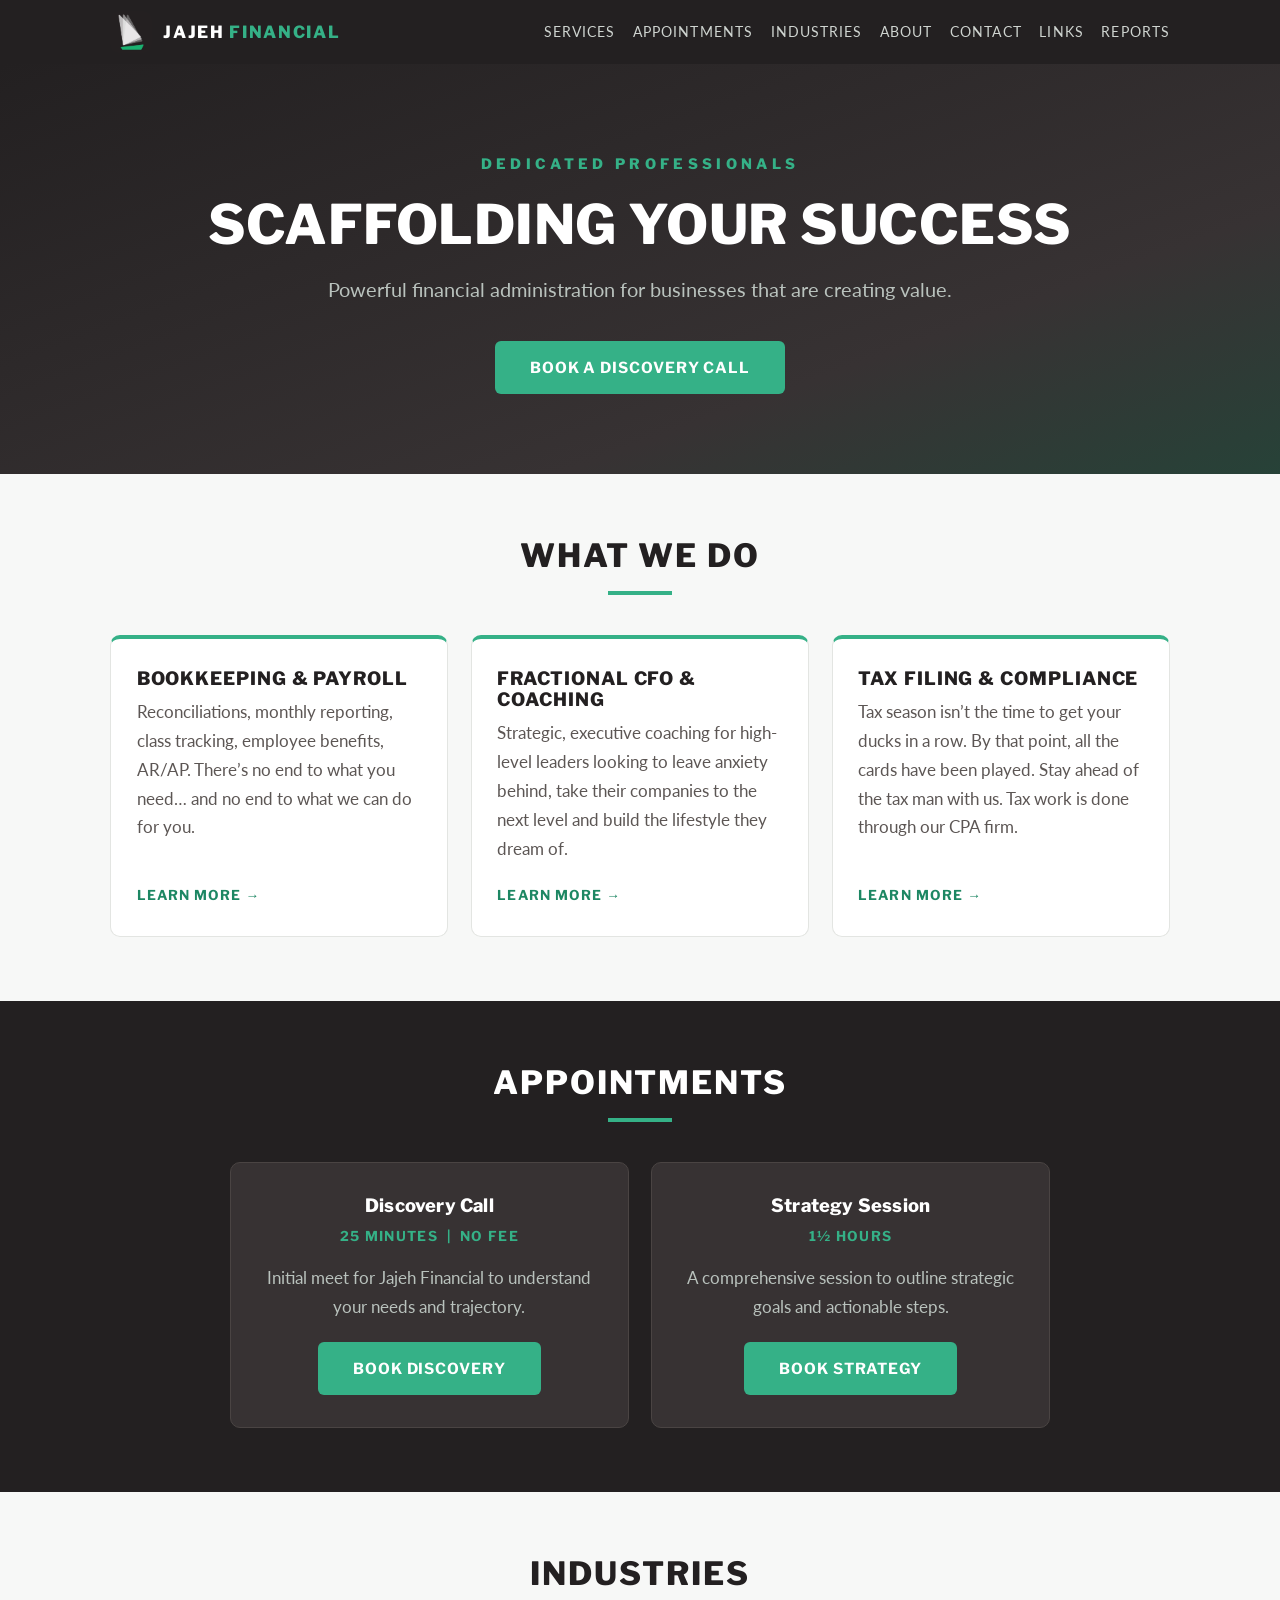
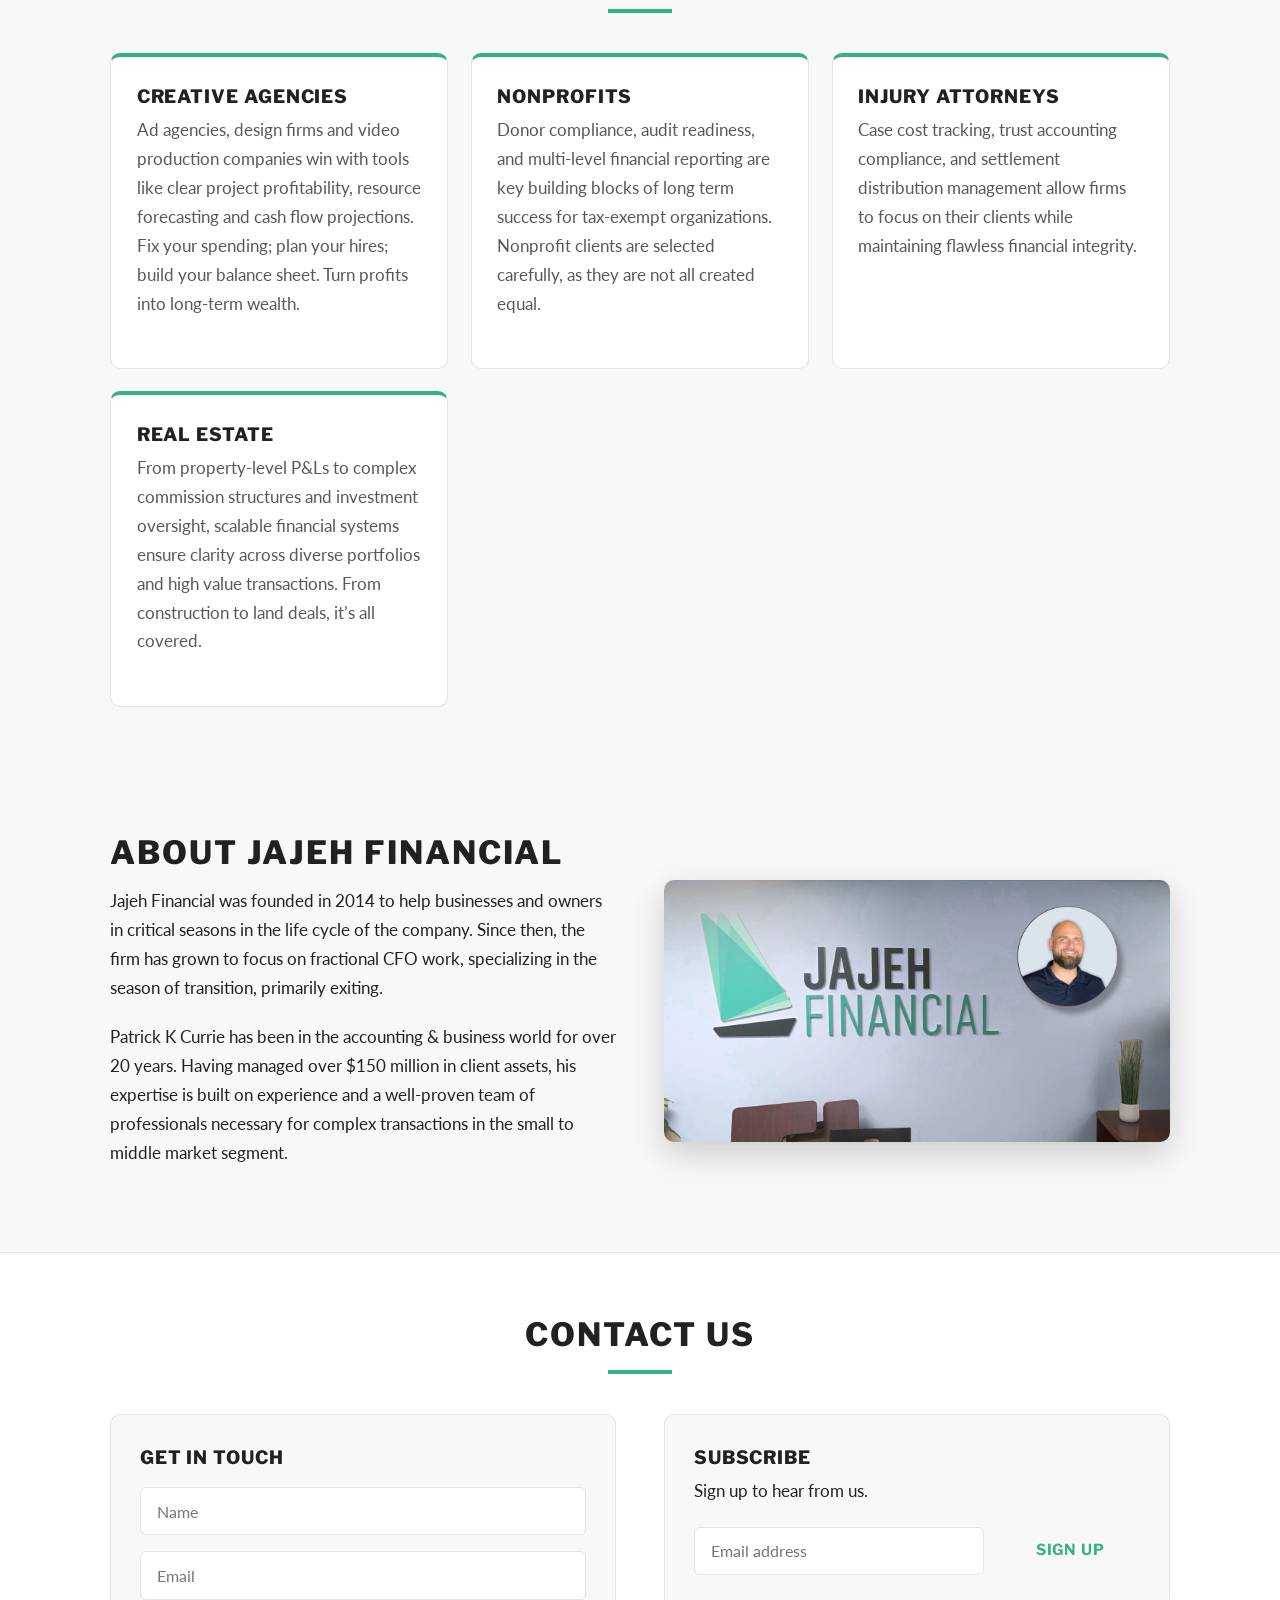
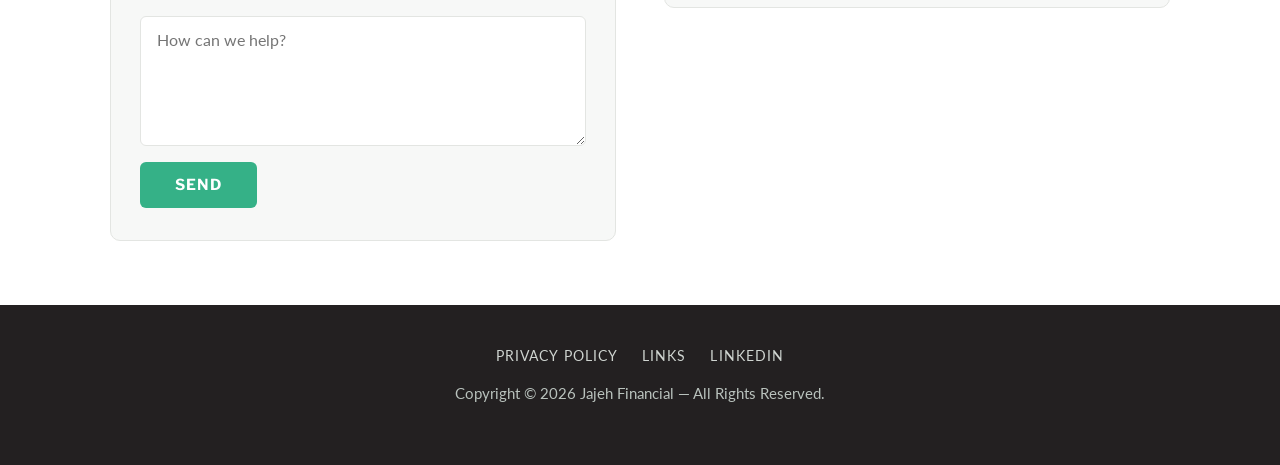
==== index.html @ fe0a33c6 "Hero sub-header: creating value Co-Authored-By: Claude Fable 5 <noreply@anthropic.com>" ====
<!DOCTYPE html>
<html lang="en">
<head>
  <meta charset="utf-8">
  <meta name="viewport" content="width=device-width, initial-scale=1">
  <title>Jajeh Financial</title>
  <meta name="description" content="Comprehensive financial services including bookkeeping, consulting, and fractional CFO support to elevate your business.">
  <link rel="icon" type="image/png" href="/assets/img/favicon.png">
  <link rel="preconnect" href="https://fonts.googleapis.com">
  <link rel="preconnect" href="https://fonts.gstatic.com" crossorigin>
  <link href="https://fonts.googleapis.com/css2?family=Lato:wght@400;700&family=Libre+Franklin:wght@700;800&display=swap" rel="stylesheet">
  <link rel="stylesheet" href="/assets/css/style.css">
</head>
<body>
  <header class="site-header">
    <div class="wrap">
      <a class="brand" href="/">
        <img src="/assets/img/jajeh-financial-mark.jpg" alt="Jajeh Financial sail mark">
        <span>JAJEH <em>FINANCIAL</em></span>
      </a>
      <nav class="site-nav">
        <a href="#services">Services</a>
        <a href="#appointments">Appointments</a>
        <a href="#industries">Industries</a>
        <a href="#about">About</a>
        <a href="#contact">Contact</a>
        <a href="/links">Links</a>
        <a href="https://www.myaltavista.com/">Reports</a>
      </nav>
    </div>
  </header>

  <section class="hero">
    <p class="kicker">Dedicated Professionals</p>
    <h1>Scaffolding Your Success</h1>
    <p class="sub">Powerful financial administration for businesses that are creating value.</p>
    <a class="btn" href="https://calendar.app.google/xNYgmVwws6tfUpzz5">Book a Discovery Call</a>
  </section>

  <section id="services">
    <div class="wrap">
      <div class="section-head">
        <h2>What We Do</h2>
        <hr class="rule">
      </div>
      <div class="card-grid">
        <div class="card">
          <h3>Bookkeeping &amp; Payroll</h3>
          <p>Reconciliations, monthly reporting, class tracking, employee benefits, AR/AP. There&rsquo;s no end to what you need&hellip; and no end to what we can do for you.</p>
          <a class="more" href="#contact">Learn more &rarr;</a>
        </div>
        <div class="card">
          <h3>Fractional CFO &amp; Coaching</h3>
          <p>Strategic, executive coaching for high-level leaders looking to leave anxiety behind, take their companies to the next level and build the lifestyle they dream of.</p>
          <a class="more" href="https://calendar.app.google/xNYgmVwws6tfUpzz5">Learn more &rarr;</a>
        </div>
        <div class="card">
          <h3>Tax Filing &amp; Compliance</h3>
          <p>Tax season isn&rsquo;t the time to get your ducks in a row. By that point, all the cards have been played. Stay ahead of the tax man with us. Tax work is done through our CPA firm.</p>
          <a class="more" href="http://www.unisoncpa.com">Learn more &rarr;</a>
        </div>
      </div>
    </div>
  </section>

  <section class="appointments" id="appointments">
    <div class="wrap">
      <div class="section-head">
        <h2>Appointments</h2>
        <hr class="rule">
      </div>
      <div class="appt-grid">
        <div class="appt">
          <h3>Discovery Call</h3>
          <p class="meta">25 minutes &nbsp;|&nbsp; No Fee</p>
          <p>Initial meet for Jajeh Financial to understand your needs and trajectory.</p>
          <a class="btn" href="https://calendar.app.google/xNYgmVwws6tfUpzz5">Book Discovery</a>
        </div>
        <div class="appt">
          <h3>Strategy Session</h3>
          <p class="meta">1&frac12; hours</p>
          <p>A comprehensive session to outline strategic goals and actionable steps.</p>
          <a class="btn" href="https://calendar.app.google/pupygBZuvnSmjG4v7">Book Strategy</a>
        </div>
      </div>
    </div>
  </section>

  <section id="industries">
    <div class="wrap">
      <div class="section-head">
        <h2>Industries</h2>
        <hr class="rule">
      </div>
      <div class="card-grid">
        <div class="card">
          <h3>Creative Agencies</h3>
          <p>Ad agencies, design firms and video production companies win with tools like clear project profitability, resource forecasting and cash flow projections. Fix your spending; plan your hires; build your balance sheet. Turn profits into long-term wealth.</p>
        </div>
        <div class="card">
          <h3>Nonprofits</h3>
          <p>Donor compliance, audit readiness, and multi-level financial reporting are key building blocks of long term success for tax-exempt organizations. Nonprofit clients are selected carefully, as they are not all created equal.</p>
        </div>
        <div class="card">
          <h3>Injury Attorneys</h3>
          <p>Case cost tracking, trust accounting compliance, and settlement distribution management allow firms to focus on their clients while maintaining flawless financial integrity.</p>
        </div>
        <div class="card">
          <h3>Real Estate</h3>
          <p>From property-level P&amp;Ls to complex commission structures and investment oversight, scalable financial systems ensure clarity across diverse portfolios and high value transactions. From construction to land deals, it&rsquo;s all covered.</p>
        </div>
      </div>
    </div>
  </section>

  <section class="about" id="about">
    <div class="wrap cols">
      <div>
        <h2>About Jajeh Financial</h2>
        <p>Jajeh Financial was founded in 2014 to help businesses and owners in critical seasons in the life cycle of the company. Since then, the firm has grown to focus on fractional CFO work, specializing in the season of transition, primarily exiting.</p>
        <p>Patrick K Currie has been in the accounting &amp; business world for over 20 years. Having managed over $150 million in client assets, his expertise is built on experience and a well-proven team of professionals necessary for complex transactions in the small to middle market segment.</p>
      </div>
      <img src="/assets/img/office-wall-patrick.png" alt="Jajeh Financial office wall with logo, and a portrait of Patrick K Currie">
    </div>
  </section>

  <section class="contact" id="contact">
    <div class="wrap">
      <div class="section-head">
        <h2>Contact Us</h2>
        <hr class="rule">
      </div>
      <div class="cols">
        <div class="panel">
          <h3>Get in touch</h3>
          <form class="nform" id="contact-form" novalidate="">
            <input type="text" name="name" placeholder="Name" required aria-label="Name">
            <input type="email" name="email" placeholder="Email" required aria-label="Email">
            <textarea name="message" placeholder="How can we help?" required aria-label="How can we help?"></textarea>
            <button class="btn" type="submit">Send</button>
          </form>
          <p class="form-ok" id="contact-ok" hidden>Thank you &mdash; we&rsquo;ll get back to you promptly.</p>
        </div>
        <div class="panel">
          <h3>Subscribe</h3>
          <p>Sign up to hear from us.</p>
          <form class="nform inline" id="news-form" novalidate="">
            <input type="email" name="email" placeholder="Email address" required aria-label="Email address">
            <button class="btn ghost" type="submit">Sign Up</button>
          </form>
          <p class="form-ok" id="news-ok" hidden>You&rsquo;re on the list.</p>
        </div>
      </div>
    </div>
  </section>

  <script>
    // Both forms post silently to private Google Forms (see CLAUDE.md).
    function wire(formId, okId, action, build, storeKey) {
      const form = document.getElementById(formId), ok = document.getElementById(okId);
      if (storeKey && localStorage.getItem(storeKey)) { form.hidden = true; ok.hidden = false; return; }
      form.addEventListener('submit', (e) => {
        e.preventDefault();
        if (!form.reportValidity()) return;
        const body = build(form);
        fetch(action, { method: 'POST', mode: 'no-cors', body }).catch(() => {});
        if (storeKey) localStorage.setItem(storeKey, '1');
        form.hidden = true; ok.hidden = false;
      });
    }
    wire('contact-form', 'contact-ok',
      'https://docs.google.com/forms/d/e/1FAIpQLSebG08vBdQqcck3ehs02-Aio5-7Qkt-4LBxPPlFLnPcewbKTA/formResponse',
      (f) => { const b = new FormData();
        b.append('emailAddress', f.email.value.trim());
        b.append('entry.1375934470', f.name.value.trim());
        b.append('entry.126211689', f.message.value.trim());
        return b; }, null);
    wire('news-form', 'news-ok',
      'https://docs.google.com/forms/d/e/1FAIpQLSdoxXHpUQNjtJnkFAvnxzg--265_VbVq8pgbEas1SnQ87HH2A/formResponse',
      (f) => { const b = new FormData();
        b.append('emailAddress', f.email.value.trim());
        return b; }, 'jf-newsletter-done');
  </script>

  <footer class="site-footer">
    <nav class="foot-nav">
      <a href="/privacy-policy">Privacy Policy</a>
      <a href="/links">Links</a>
      <a href="https://www.linkedin.com/company/7801010">LinkedIn</a>
    </nav>
    <p>Copyright &copy; 2026 Jajeh Financial &mdash; All Rights Reserved.</p>
  </footer>
</body>
</html>
---- assets/css/style.css ----
/* Jajeh Financial — design system
   Palette from the sail mark: charcoal + mint teal. Crisp, corporate, calm. */
:root {
  --ink: #232021;
  --ink-soft: #5c5654;
  --bg: #f7f8f7;
  --card: #ffffff;
  --line: #e3e5e2;
  --teal: #35b187;
  --teal-deep: #1d8763;
  --dark: #232021;
  --dark-soft: #373233;
  --sans: "Lato", -apple-system, "Segoe UI", sans-serif;
  --head: "Libre Franklin", "Helvetica Neue", sans-serif;
}

* { box-sizing: border-box; }
html { scroll-behavior: smooth; }
body { margin: 0; font-family: var(--sans); font-size: 1.0625rem; line-height: 1.7; color: var(--ink); background: var(--bg); }
img { max-width: 100%; height: auto; }

h1, h2, h3 { font-family: var(--head); font-weight: 800; line-height: 1.15; margin: 0 0 .5em; letter-spacing: .01em; }
h1 { font-size: clamp(2.1rem, 5.5vw, 3.4rem); text-transform: uppercase; }
h2 { font-size: clamp(1.4rem, 3.2vw, 2rem); text-transform: uppercase; letter-spacing: .06em; }
h3 { font-size: 1.15rem; }
p { margin: 0 0 1.2em; }
a { color: var(--teal-deep); }

.wrap { max-width: 1100px; margin: 0 auto; padding: 0 1.25rem; }

/* Header */
.site-header { background: var(--dark); position: sticky; top: 0; z-index: 20; }
.site-header .wrap { display: flex; align-items: center; justify-content: space-between; padding-top: .7rem; padding-bottom: .7rem; }
.brand { display: flex; align-items: center; gap: .7rem; text-decoration: none; }
.brand img { width: 42px; height: 42px; border-radius: 8px; }
.brand span { font-family: var(--head); font-weight: 800; color: #fff; letter-spacing: .1em; font-size: 1.05rem; }
.brand span em { font-style: normal; color: var(--teal); }
.site-nav { display: flex; flex-wrap: wrap; gap: 1.1rem; }
.site-nav a { text-decoration: none; color: #cfd4d0; font-size: .85rem; letter-spacing: .08em; text-transform: uppercase; }
.site-nav a:hover { color: var(--teal); }
@media (max-width: 720px) { .site-header .wrap { flex-direction: column; gap: .5rem; } }

/* Hero */
.hero { background: linear-gradient(160deg, var(--dark) 0%, var(--dark-soft) 70%, #274238 100%); color: #fff; text-align: center; padding: 5.5rem 1.25rem 5rem; }
.hero .kicker { color: var(--teal); font-family: var(--head); font-weight: 800; letter-spacing: .3em; font-size: .9rem; text-transform: uppercase; margin-bottom: 1rem; }
.hero h1 { color: #fff; margin-bottom: .3em; }
.hero .sub { color: #b9c2bd; font-size: 1.25rem; max-width: 34em; margin: 0 auto 2.2rem; }
.btn { display: inline-block; background: var(--teal); color: #fff; text-decoration: none; padding: .85rem 2.2rem; border-radius: 6px; font-family: var(--head); font-weight: 700; letter-spacing: .06em; text-transform: uppercase; font-size: .95rem; }
.btn:hover { background: var(--teal-deep); }
.btn.ghost { background: transparent; border: 2px solid var(--teal); color: var(--teal); }
.btn.ghost:hover { background: var(--teal); color: #fff; }

/* Sections */
section { padding: 4rem 0; }
.section-head { text-align: center; margin-bottom: 2.5rem; }
.section-head .rule { width: 64px; height: 4px; background: var(--teal); border: 0; margin: 1rem auto 0; }

/* Cards */
.card-grid { display: grid; grid-template-columns: repeat(auto-fit, minmax(260px, 1fr)); gap: 1.4rem; }
.card { background: var(--card); border: 1px solid var(--line); border-top: 4px solid var(--teal); border-radius: 10px; padding: 1.8rem 1.6rem; display: flex; flex-direction: column; }
.card h3 { text-transform: uppercase; letter-spacing: .05em; }
.card p { color: var(--ink-soft); flex: 1; }
.card .more { font-family: var(--head); font-weight: 700; text-transform: uppercase; font-size: .85rem; letter-spacing: .08em; text-decoration: none; }

/* Appointments */
.appointments { background: var(--dark); color: #fff; }
.appointments h2, .appointments h3 { color: #fff; }
.appt-grid { display: grid; grid-template-columns: repeat(auto-fit, minmax(280px, 1fr)); gap: 1.4rem; max-width: 820px; margin: 0 auto; }
.appt { background: var(--dark-soft); border: 1px solid #4a4443; border-radius: 10px; padding: 2rem 1.8rem; text-align: center; }
.appt .meta { color: var(--teal); font-family: var(--head); font-weight: 700; letter-spacing: .1em; text-transform: uppercase; font-size: .85rem; margin-bottom: 1rem; }
.appt p { color: #b9c2bd; }

/* About */
.about .cols { display: grid; grid-template-columns: 1fr 1fr; gap: 3rem; align-items: center; }
.about img { border-radius: 10px; box-shadow: 0 12px 32px rgba(35, 32, 33, .2); }
@media (max-width: 760px) { .about .cols { grid-template-columns: 1fr; } }

/* Contact */
.contact { background: var(--card); border-top: 1px solid var(--line); }
.contact .cols { display: grid; grid-template-columns: 1fr 1fr; gap: 3rem; align-items: start; }
@media (max-width: 760px) { .contact .cols { grid-template-columns: 1fr; } }
.contact .panel { background: var(--bg); border: 1px solid var(--line); border-radius: 10px; padding: 2rem 1.8rem; }
.contact .panel h3 { text-transform: uppercase; letter-spacing: .05em; }
/* Native forms (post silently to Google Forms) */
.nform { display: grid; gap: 1rem; margin-top: 1.2rem; }
.nform input, .nform textarea {
  width: 100%;
  background: #fff;
  border: 1px solid var(--line);
  border-radius: 6px;
  padding: .85rem 1rem;
  font-family: var(--sans);
  font-size: 1rem;
  color: var(--ink);
  outline: none;
  transition: border-color .2s ease;
}
.nform input:focus, .nform textarea:focus { border-color: var(--teal); }
.nform textarea { min-height: 130px; resize: vertical; }
.nform .btn { border: 0; cursor: pointer; justify-self: start; }
.nform.inline { grid-template-columns: 1fr auto; align-items: start; }
@media (max-width: 480px) { .nform.inline { grid-template-columns: 1fr; } }
.form-ok { color: var(--teal-deep); font-weight: 700; margin-top: 1.2rem; }
.form-ok[hidden] { display: none; }

/* Simple page (links, privacy) */
.page-title { text-align: center; padding: 3.5rem 1.25rem 0; }
.page-title .rule { width: 64px; height: 4px; background: var(--teal); border: 0; margin: 1rem auto 0; }
.content { max-width: 780px; margin: 0 auto; padding: 2.5rem 1.25rem 4rem; }
.content h2 { font-size: 1.35rem; margin-top: 2em; }
.content h3 { margin-top: 1.6em; }
.link-list { list-style: none; padding: 0; display: grid; gap: 1rem; }
.link-list a { display: block; background: var(--card); border: 1px solid var(--line); border-left: 4px solid var(--teal); border-radius: 8px; padding: 1.1rem 1.4rem; text-decoration: none; font-family: var(--head); font-weight: 700; letter-spacing: .04em; }
.link-list a:hover { border-left-color: var(--teal-deep); transform: translateX(2px); }
.link-list .desc { display: block; font-family: var(--sans); font-weight: 400; color: var(--ink-soft); font-size: .95rem; }

/* Footer */
.site-footer { background: var(--dark); color: #b9c2bd; text-align: center; padding: 2.5rem 1.25rem; font-size: .95rem; }
.site-footer a { color: #cfd4d0; }
.site-footer .foot-nav { margin-bottom: .8rem; display: flex; gap: 1.5rem; justify-content: center; flex-wrap: wrap; }
.site-footer .foot-nav a { text-decoration: none; text-transform: uppercase; font-size: .85rem; letter-spacing: .08em; }
.site-footer .foot-nav a:hover { color: var(--teal); }
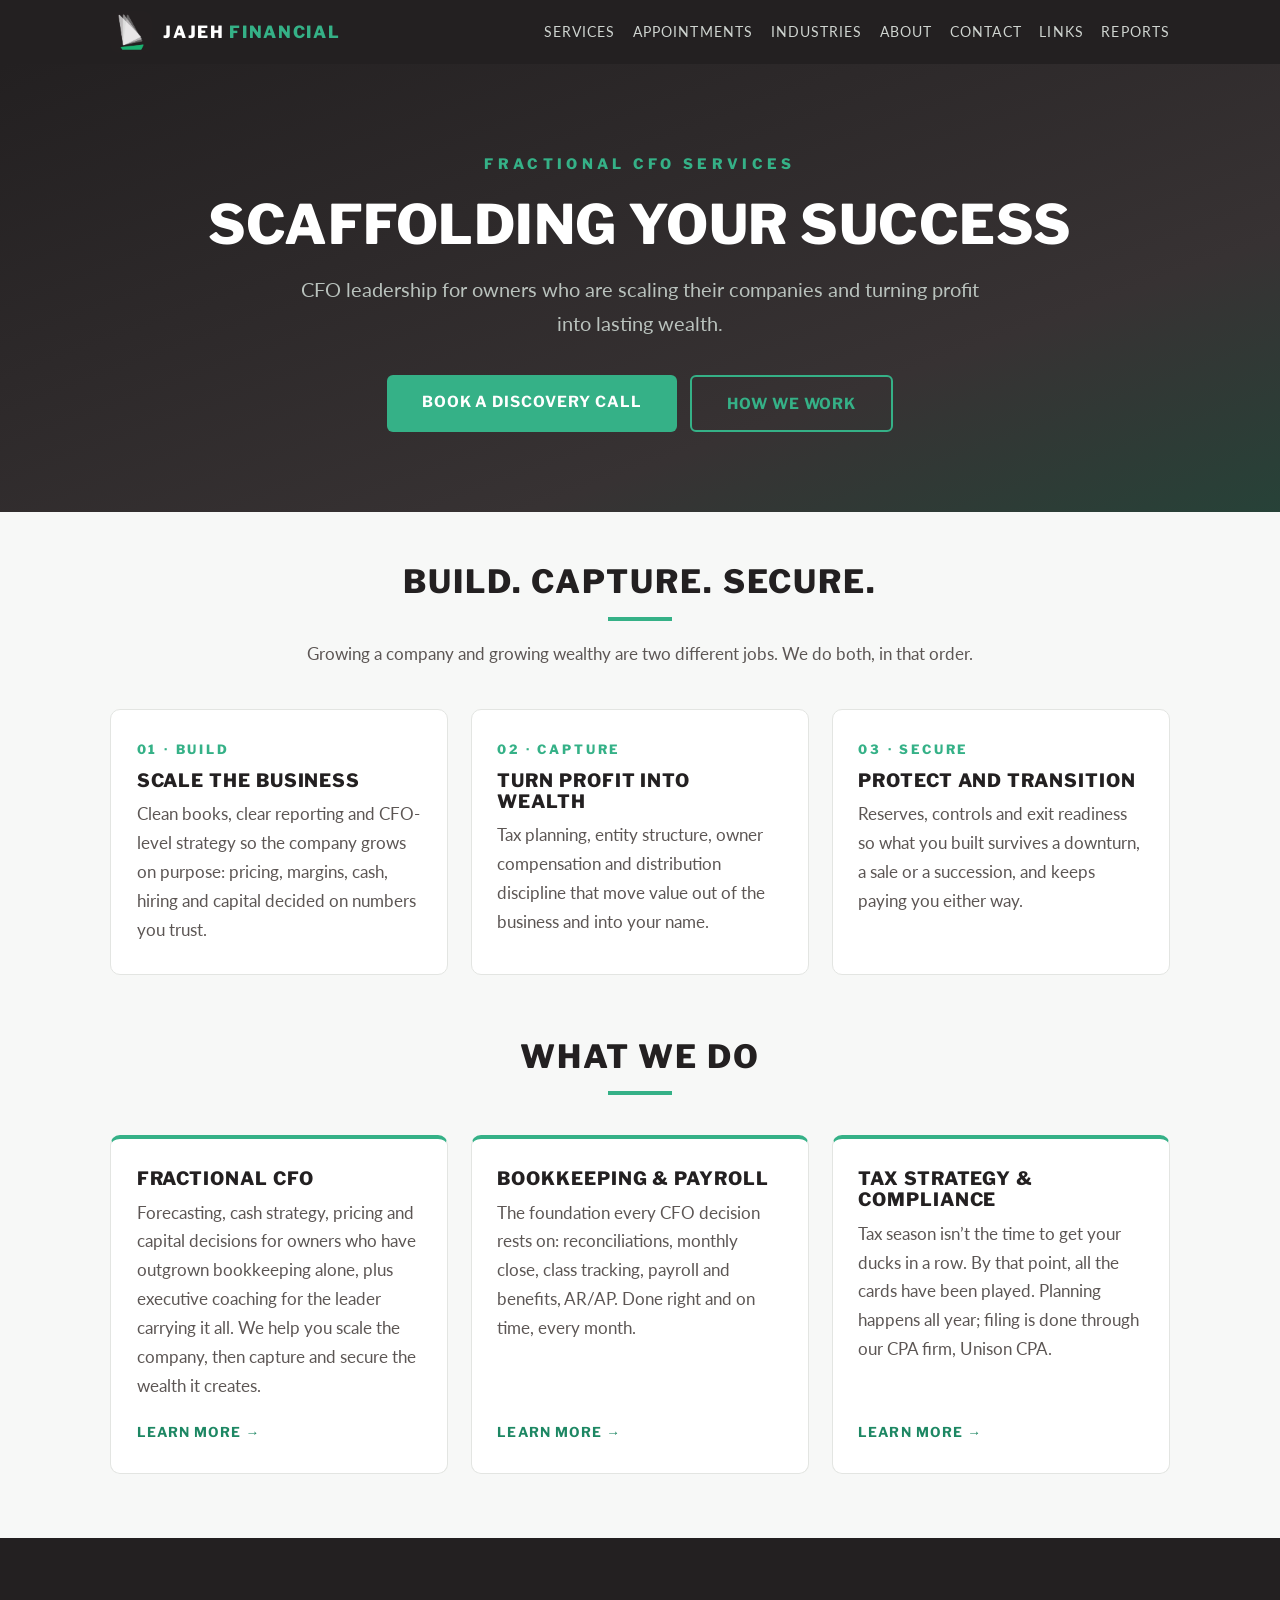
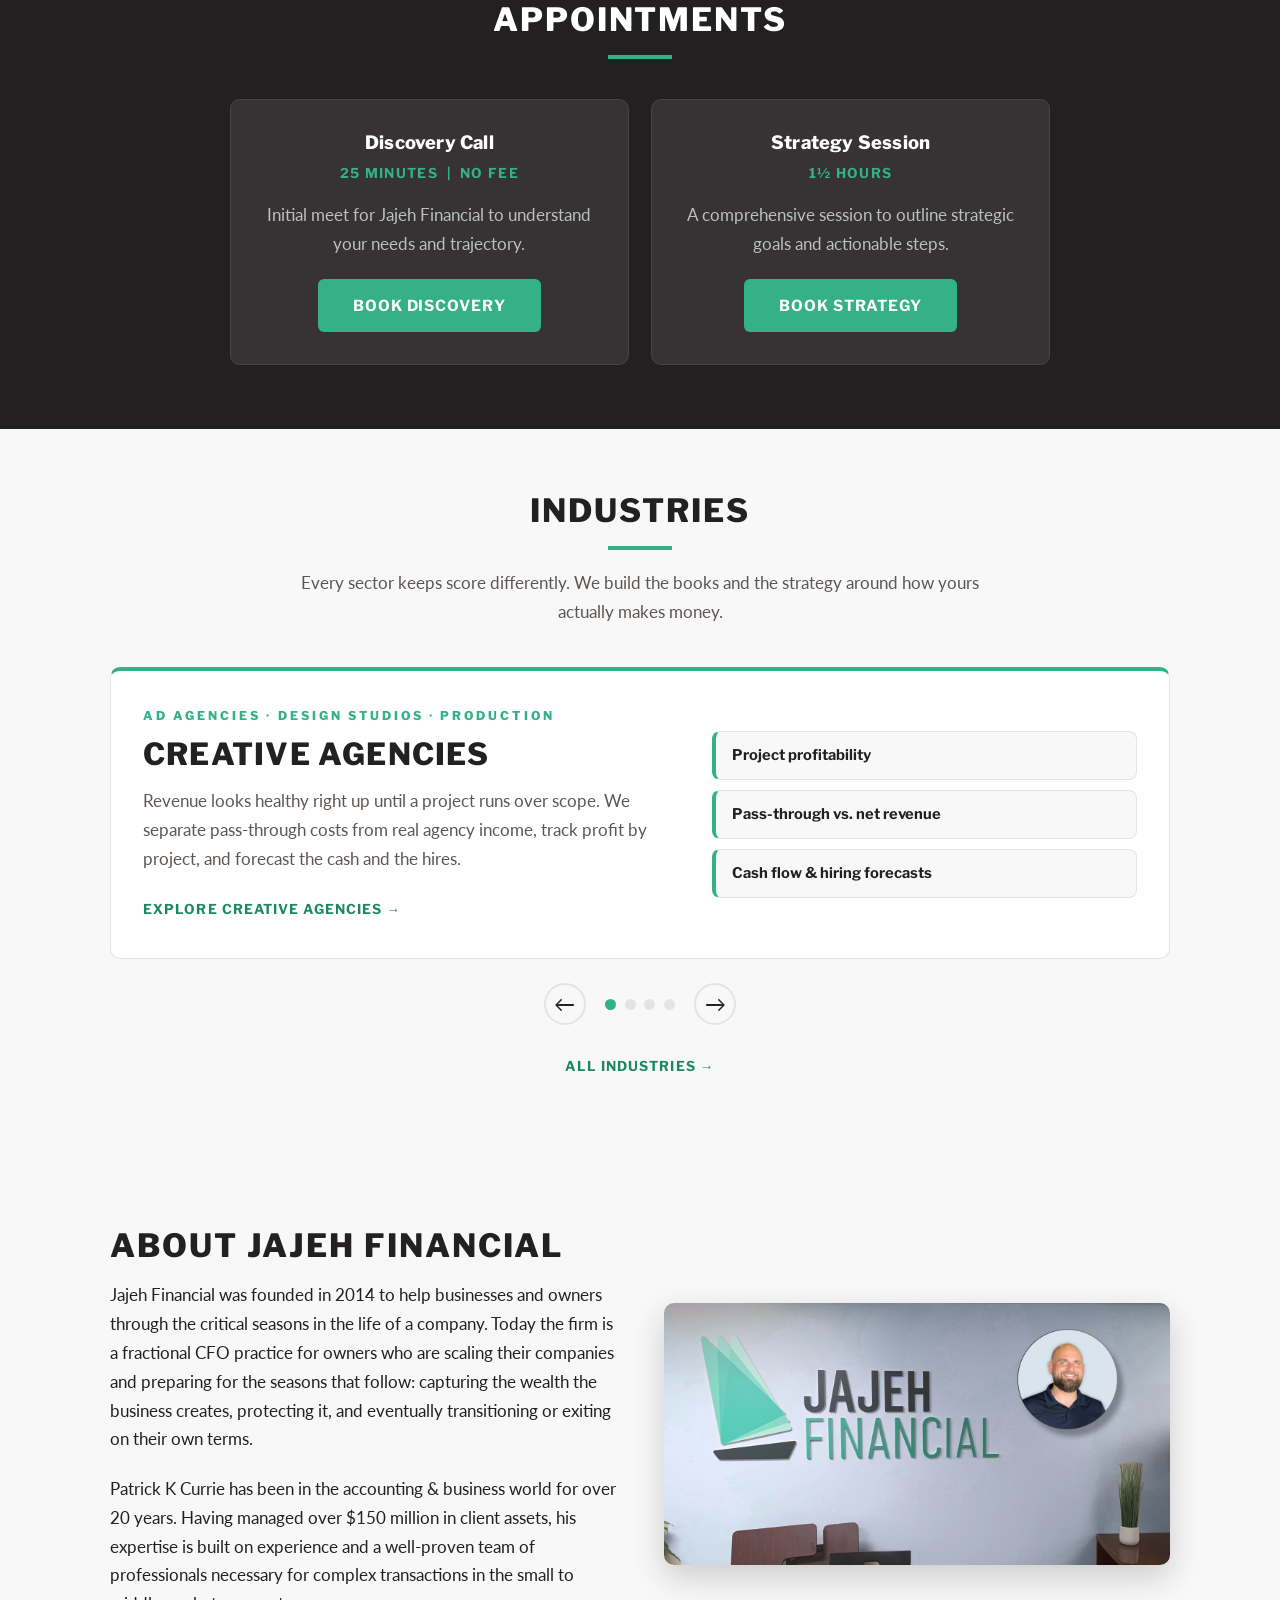
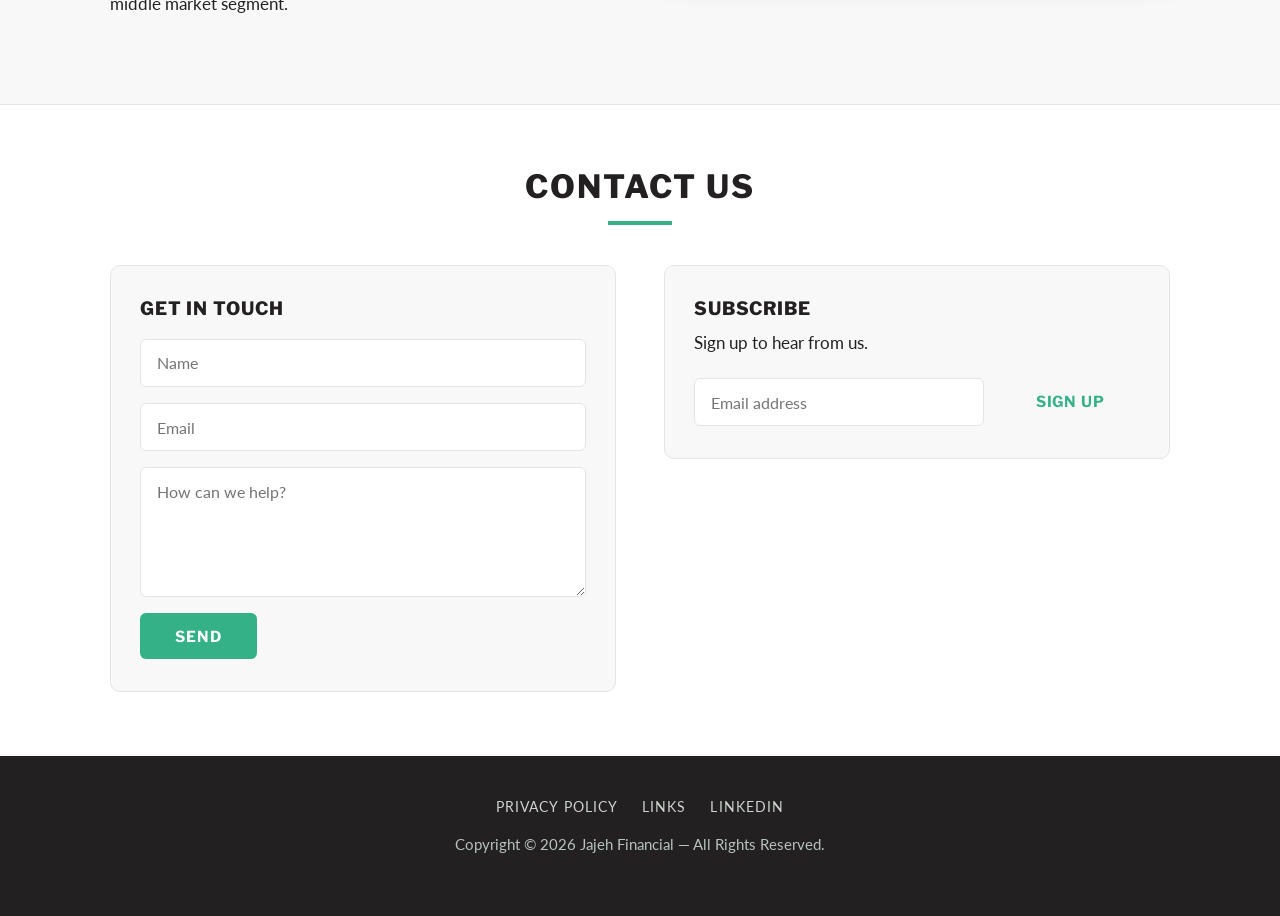
==== commit 21ba5daf: "Add industry landing pages, homepage carousel and CFO repositioning - /industries/ hub plus landing " ====
--- a/index.html
+++ b/index.html
@@ -4,7 +4,7 @@
   <meta charset="utf-8">
   <meta name="viewport" content="width=device-width, initial-scale=1">
   <title>Jajeh Financial</title>
-  <meta name="description" content="Comprehensive financial services including bookkeeping, consulting, and fractional CFO support to elevate your business.">
+  <meta name="description" content="Fractional CFO services for owners scaling their businesses and turning profit into lasting wealth. Bookkeeping, payroll and tax strategy from one team, since 2014.">
   <link rel="icon" type="image/png" href="/assets/img/favicon.png">
   <link rel="preconnect" href="https://fonts.googleapis.com">
   <link rel="preconnect" href="https://fonts.gstatic.com" crossorigin>
@@ -31,10 +31,40 @@
   </header>
 
   <section class="hero">
-    <p class="kicker">Dedicated Professionals</p>
+    <p class="kicker">Fractional CFO Services</p>
     <h1>Scaffolding Your Success</h1>
-    <p class="sub">Powerful financial administration for businesses that are creating value.</p>
-    <a class="btn" href="https://calendar.app.google/xNYgmVwws6tfUpzz5">Book a Discovery Call</a>
+    <p class="sub">CFO leadership for owners who are scaling their companies and turning profit into lasting wealth.</p>
+    <div class="hero-actions">
+      <a class="btn" href="https://calendar.app.google/xNYgmVwws6tfUpzz5">Book a Discovery Call</a>
+      <a class="btn ghost" href="#approach">How We Work</a>
+    </div>
+  </section>
+
+  <section class="approach" id="approach">
+    <div class="wrap">
+      <div class="section-head">
+        <h2>Build. Capture. Secure.</h2>
+        <hr class="rule">
+        <p>Growing a company and growing wealthy are two different jobs. We do both, in that order.</p>
+      </div>
+      <div class="pillars">
+        <div class="pillar">
+          <span class="num">01 &middot; Build</span>
+          <h3>Scale the Business</h3>
+          <p>Clean books, clear reporting and CFO-level strategy so the company grows on purpose: pricing, margins, cash, hiring and capital decided on numbers you trust.</p>
+        </div>
+        <div class="pillar">
+          <span class="num">02 &middot; Capture</span>
+          <h3>Turn Profit Into Wealth</h3>
+          <p>Tax planning, entity structure, owner compensation and distribution discipline that move value out of the business and into your name.</p>
+        </div>
+        <div class="pillar">
+          <span class="num">03 &middot; Secure</span>
+          <h3>Protect and Transition</h3>
+          <p>Reserves, controls and exit readiness so what you built survives a downturn, a sale or a succession, and keeps paying you either way.</p>
+        </div>
+      </div>
+    </div>
   </section>
 
   <section id="services">
@@ -45,18 +75,18 @@
       </div>
       <div class="card-grid">
         <div class="card">
+          <h3>Fractional CFO</h3>
+          <p>Forecasting, cash strategy, pricing and capital decisions for owners who have outgrown bookkeeping alone, plus executive coaching for the leader carrying it all. We help you scale the company, then capture and secure the wealth it creates.</p>
+          <a class="more" href="#approach">Learn more &rarr;</a>
+        </div>
+        <div class="card">
           <h3>Bookkeeping &amp; Payroll</h3>
-          <p>Reconciliations, monthly reporting, class tracking, employee benefits, AR/AP. There&rsquo;s no end to what you need&hellip; and no end to what we can do for you.</p>
+          <p>The foundation every CFO decision rests on: reconciliations, monthly close, class tracking, payroll and benefits, AR/AP. Done right and on time, every month.</p>
           <a class="more" href="#contact">Learn more &rarr;</a>
         </div>
         <div class="card">
-          <h3>Fractional CFO &amp; Coaching</h3>
-          <p>Strategic, executive coaching for high-level leaders looking to leave anxiety behind, take their companies to the next level and build the lifestyle they dream of.</p>
-          <a class="more" href="https://calendar.app.google/xNYgmVwws6tfUpzz5">Learn more &rarr;</a>
-        </div>
-        <div class="card">
-          <h3>Tax Filing &amp; Compliance</h3>
-          <p>Tax season isn&rsquo;t the time to get your ducks in a row. By that point, all the cards have been played. Stay ahead of the tax man with us. Tax work is done through our CPA firm.</p>
+          <h3>Tax Strategy &amp; Compliance</h3>
+          <p>Tax season isn&rsquo;t the time to get your ducks in a row. By that point, all the cards have been played. Planning happens all year; filing is done through our CPA firm, Unison CPA.</p>
           <a class="more" href="http://www.unisoncpa.com">Learn more &rarr;</a>
         </div>
       </div>
@@ -91,24 +121,69 @@
       <div class="section-head">
         <h2>Industries</h2>
         <hr class="rule">
-      </div>
-      <div class="card-grid">
-        <div class="card">
-          <h3>Creative Agencies</h3>
-          <p>Ad agencies, design firms and video production companies win with tools like clear project profitability, resource forecasting and cash flow projections. Fix your spending; plan your hires; build your balance sheet. Turn profits into long-term wealth.</p>
-        </div>
-        <div class="card">
-          <h3>Nonprofits</h3>
-          <p>Donor compliance, audit readiness, and multi-level financial reporting are key building blocks of long term success for tax-exempt organizations. Nonprofit clients are selected carefully, as they are not all created equal.</p>
-        </div>
-        <div class="card">
-          <h3>Injury Attorneys</h3>
-          <p>Case cost tracking, trust accounting compliance, and settlement distribution management allow firms to focus on their clients while maintaining flawless financial integrity.</p>
-        </div>
-        <div class="card">
-          <h3>Real Estate</h3>
-          <p>From property-level P&amp;Ls to complex commission structures and investment oversight, scalable financial systems ensure clarity across diverse portfolios and high value transactions. From construction to land deals, it&rsquo;s all covered.</p>
-        </div>
+        <p>Every sector keeps score differently. We build the books and the strategy around how yours actually makes money.</p>
+      </div>
+      <div class="ind-carousel">
+        <div class="ind-track" id="ind-track" tabindex="0" aria-roledescription="carousel" aria-label="Industries we serve">
+          <article class="ind-slide" aria-roledescription="slide" aria-label="1 of 4">
+            <div>
+              <p class="kicker">Ad Agencies &middot; Design Studios &middot; Production</p>
+              <h3>Creative Agencies</h3>
+              <p>Revenue looks healthy right up until a project runs over scope. We separate pass-through costs from real agency income, track profit by project, and forecast the cash and the hires.</p>
+              <a class="more" href="/industries/creative-agencies">Explore creative agencies &rarr;</a>
+            </div>
+            <ul class="focus">
+              <li>Project profitability</li>
+              <li>Pass-through vs. net revenue</li>
+              <li>Cash flow &amp; hiring forecasts</li>
+            </ul>
+          </article>
+          <article class="ind-slide" aria-roledescription="slide" aria-label="2 of 4">
+            <div>
+              <p class="kicker">Tax-Exempt Organizations</p>
+              <h3>Nonprofits</h3>
+              <p>Restricted funds, functional expense allocation, grant reporting and an audit every year. We keep the books funder-ready so the board can lead with the mission.</p>
+              <a class="more" href="/industries/nonprofits">Explore nonprofits &rarr;</a>
+            </div>
+            <ul class="focus">
+              <li>Fund &amp; grant accounting</li>
+              <li>Audit &amp; Form 990 readiness</li>
+              <li>Board-level reporting</li>
+            </ul>
+          </article>
+          <article class="ind-slide" aria-roledescription="slide" aria-label="3 of 4">
+            <div>
+              <p class="kicker">Personal Injury &middot; Contingency-Fee Firms</p>
+              <h3>Injury Attorneys</h3>
+              <p>Contingency fees make revenue lumpy and trust accounting unforgiving. We track every advanced case cost, reconcile trust to the penny and manage settlement distributions.</p>
+              <a class="more" href="/industries/injury-attorneys">Explore injury attorneys &rarr;</a>
+            </div>
+            <ul class="focus">
+              <li>IOLTA trust accounting</li>
+              <li>Case cost tracking</li>
+              <li>Settlement distribution</li>
+            </ul>
+          </article>
+          <article class="ind-slide" aria-roledescription="slide" aria-label="4 of 4">
+            <div>
+              <p class="kicker">Brokerages &middot; Investors &middot; Developers</p>
+              <h3>Real Estate</h3>
+              <p>Property-level P&amp;Ls, commission structures, construction draws and investor reporting across every entity, from a single rental to a development pipeline.</p>
+              <a class="more" href="/industries/real-estate">Explore real estate &rarr;</a>
+            </div>
+            <ul class="focus">
+              <li>Property-level P&amp;Ls</li>
+              <li>Commission &amp; investor structures</li>
+              <li>Development job costing</li>
+            </ul>
+          </article>
+        </div>
+        <div class="ind-controls">
+          <button class="arrow" type="button" data-dir="-1" aria-label="Previous industry">&larr;</button>
+          <div class="ind-dots" id="ind-dots" aria-label="Choose an industry"></div>
+          <button class="arrow" type="button" data-dir="1" aria-label="Next industry">&rarr;</button>
+        </div>
+        <p class="ind-all"><a href="/industries/">All industries &rarr;</a></p>
       </div>
     </div>
   </section>
@@ -117,7 +192,7 @@
     <div class="wrap cols">
       <div>
         <h2>About Jajeh Financial</h2>
-        <p>Jajeh Financial was founded in 2014 to help businesses and owners in critical seasons in the life cycle of the company. Since then, the firm has grown to focus on fractional CFO work, specializing in the season of transition, primarily exiting.</p>
+        <p>Jajeh Financial was founded in 2014 to help businesses and owners through the critical seasons in the life of a company. Today the firm is a fractional CFO practice for owners who are scaling their companies and preparing for the seasons that follow: capturing the wealth the business creates, protecting it, and eventually transitioning or exiting on their own terms.</p>
         <p>Patrick K Currie has been in the accounting &amp; business world for over 20 years. Having managed over $150 million in client assets, his expertise is built on experience and a well-proven team of professionals necessary for complex transactions in the small to middle market segment.</p>
       </div>
       <img src="/assets/img/office-wall-patrick.png" alt="Jajeh Financial office wall with logo, and a portrait of Patrick K Currie">
@@ -137,6 +212,7 @@
             <input type="text" name="name" placeholder="Name" required aria-label="Name">
             <input type="email" name="email" placeholder="Email" required aria-label="Email">
             <textarea name="message" placeholder="How can we help?" required aria-label="How can we help?"></textarea>
+            <div class="hp" aria-hidden="true"><label>Leave this field empty <input type="text" name="company_url" tabindex="-1" autocomplete="off"></label></div>
             <button class="btn" type="submit">Send</button>
           </form>
           <p class="form-ok" id="contact-ok" hidden>Thank you &mdash; we&rsquo;ll get back to you promptly.</p>
@@ -146,6 +222,7 @@
           <p>Sign up to hear from us.</p>
           <form class="nform inline" id="news-form" novalidate="">
             <input type="email" name="email" placeholder="Email address" required aria-label="Email address">
+            <div class="hp" aria-hidden="true"><label>Leave this field empty <input type="text" name="company_url" tabindex="-1" autocomplete="off"></label></div>
             <button class="btn ghost" type="submit">Sign Up</button>
           </form>
           <p class="form-ok" id="news-ok" hidden>You&rsquo;re on the list.</p>
@@ -156,15 +233,39 @@
 
   <script>
     // Both forms post silently to private Google Forms (see CLAUDE.md).
-    function wire(formId, okId, action, build, storeKey) {
+    // Spam guards — all client-side and all silent: a blocked submission still sees the thank-you,
+    // so bots get no signal that they were filtered.
+    //   1. Honeypot: the off-screen "company_url" field is invisible to people; bots fill every field.
+    //   2. Timing: a person needs a few seconds after the page loads (and, for the contact form,
+    //      after first touching it) before sending; an untouched form was filled by script.
+    //   3. Link stuffing: real prospects rarely paste more than one URL into a message.
+    const loadedAt = Date.now(), touched = {};
+    document.querySelectorAll('.nform').forEach((f) => {
+      const mark = () => { touched[f.id] = touched[f.id] || Date.now(); };
+      f.addEventListener('focusin', mark);
+      f.addEventListener('input', mark);
+    });
+    function isSpam(form, message, minTouchMs) {
+      const hp = form.querySelector('[name="company_url"]');
+      if (hp && hp.value) return true;
+      const t = touched[form.id], now = Date.now();
+      if (!t || now - loadedAt < 4000 || now - t < minTouchMs) return true;
+      const links = (message || '').match(/https?:\/\/|www\./gi) || [];
+      return links.length > 1;
+    }
+    function remember(key, write) {
+      try { return write ? localStorage.setItem(key, '1') : localStorage.getItem(key); } catch (e) { return null; }
+    }
+    function wire(formId, okId, action, build, storeKey, messageField, minTouchMs) {
       const form = document.getElementById(formId), ok = document.getElementById(okId);
-      if (storeKey && localStorage.getItem(storeKey)) { form.hidden = true; ok.hidden = false; return; }
+      if (storeKey && remember(storeKey)) { form.hidden = true; ok.hidden = false; return; }
       form.addEventListener('submit', (e) => {
         e.preventDefault();
         if (!form.reportValidity()) return;
-        const body = build(form);
-        fetch(action, { method: 'POST', mode: 'no-cors', body }).catch(() => {});
-        if (storeKey) localStorage.setItem(storeKey, '1');
+        if (!isSpam(form, messageField ? form[messageField].value : '', minTouchMs)) {
+          fetch(action, { method: 'POST', mode: 'no-cors', body: build(form) }).catch(() => {});
+        }
+        if (storeKey) remember(storeKey, true);
         form.hidden = true; ok.hidden = false;
       });
     }
@@ -174,12 +275,52 @@
         b.append('emailAddress', f.email.value.trim());
         b.append('entry.1375934470', f.name.value.trim());
         b.append('entry.126211689', f.message.value.trim());
-        return b; }, null);
+        return b; }, null, 'message', 3000);
     wire('news-form', 'news-ok',
       'https://docs.google.com/forms/d/e/1FAIpQLSdoxXHpUQNjtJnkFAvnxzg--265_VbVq8pgbEas1SnQ87HH2A/formResponse',
       (f) => { const b = new FormData();
         b.append('emailAddress', f.email.value.trim());
-        return b; }, 'jf-newsletter-done');
+        return b; }, 'jf-newsletter-done', null, 0);
+
+    // Industries carousel: native scroll-snap does the work; arrows, dots and keys just scroll.
+    // Auto-advances every 7s until the visitor interacts (and never with prefers-reduced-motion).
+    // To add an industry: add an <article class="ind-slide"> to #ind-track; dots are generated.
+    (function () {
+      const track = document.getElementById('ind-track'), dots = document.getElementById('ind-dots');
+      if (!track || !dots) return;
+      const slides = Array.from(track.children);
+      let current = 0, timer = null, auto = !window.matchMedia('(prefers-reduced-motion: reduce)').matches;
+      const left = (el) => el.offsetLeft - track.offsetLeft;
+      const go = (i) => { const k = (i + slides.length) % slides.length; track.scrollTo({ left: left(slides[k]), behavior: 'smooth' }); };
+      const pause = () => { clearInterval(timer); timer = null; };
+      const play = () => { if (auto && !timer) timer = setInterval(() => { if (!document.hidden) go(current + 1); }, 7000); };
+      const stop = () => { auto = false; pause(); };
+      slides.forEach((sl, i) => {
+        const b = document.createElement('button');
+        b.type = 'button';
+        b.setAttribute('aria-label', sl.querySelector('h3').textContent);
+        b.addEventListener('click', () => { stop(); go(i); });
+        dots.appendChild(b);
+      });
+      const paint = () => {
+        const mid = track.scrollLeft + track.clientWidth / 2;
+        const i = slides.findIndex((sl) => mid >= left(sl) && mid < left(sl) + sl.offsetWidth);
+        current = i < 0 ? current : i;
+        Array.from(dots.children).forEach((d, j) => d.setAttribute('aria-current', j === current ? 'true' : 'false'));
+      };
+      track.addEventListener('scroll', () => requestAnimationFrame(paint), { passive: true });
+      document.querySelectorAll('.ind-controls .arrow').forEach((b) =>
+        b.addEventListener('click', () => { stop(); go(current + Number(b.dataset.dir)); }));
+      track.addEventListener('keydown', (e) => {
+        if (e.key === 'ArrowRight') { e.preventDefault(); stop(); go(current + 1); }
+        if (e.key === 'ArrowLeft')  { e.preventDefault(); stop(); go(current - 1); }
+      });
+      ['pointerdown', 'touchstart', 'wheel', 'focusin'].forEach((ev) => track.addEventListener(ev, stop, { passive: true }));
+      track.addEventListener('mouseenter', pause);
+      track.addEventListener('mouseleave', play);
+      paint();
+      play();
+    })();
   </script>
 
   <footer class="site-footer">
--- a/assets/css/style.css
+++ b/assets/css/style.css
@@ -49,11 +49,13 @@
 .btn:hover { background: var(--teal-deep); }
 .btn.ghost { background: transparent; border: 2px solid var(--teal); color: var(--teal); }
 .btn.ghost:hover { background: var(--teal); color: #fff; }
+.hero-actions { display: flex; gap: .8rem; justify-content: center; flex-wrap: wrap; }
 
 /* Sections */
 section { padding: 4rem 0; }
 .section-head { text-align: center; margin-bottom: 2.5rem; }
 .section-head .rule { width: 64px; height: 4px; background: var(--teal); border: 0; margin: 1rem auto 0; }
+.section-head p { color: var(--ink-soft); max-width: 40em; margin: 1.2rem auto 0; }
 
 /* Cards */
 .card-grid { display: grid; grid-template-columns: repeat(auto-fit, minmax(260px, 1fr)); gap: 1.4rem; }
@@ -100,8 +102,11 @@
 .nform .btn { border: 0; cursor: pointer; justify-self: start; }
 .nform.inline { grid-template-columns: 1fr auto; align-items: start; }
 @media (max-width: 480px) { .nform.inline { grid-template-columns: 1fr; } }
+/* Honeypot: off-screen, not display:none (some bots skip hidden fields), never focusable by people */
+.nform .hp { position: absolute; left: -10000px; top: auto; width: 1px; height: 1px; overflow: hidden; opacity: 0; }
 .form-ok { color: var(--teal-deep); font-weight: 700; margin-top: 1.2rem; }
 .form-ok[hidden] { display: none; }
+.nform[hidden] { display: none; }
 
 /* Simple page (links, privacy) */
 .page-title { text-align: center; padding: 3.5rem 1.25rem 0; }
@@ -120,3 +125,70 @@
 .site-footer .foot-nav { margin-bottom: .8rem; display: flex; gap: 1.5rem; justify-content: center; flex-wrap: wrap; }
 .site-footer .foot-nav a { text-decoration: none; text-transform: uppercase; font-size: .85rem; letter-spacing: .08em; }
 .site-footer .foot-nav a:hover { color: var(--teal); }
+
+/* ---------- Industry landing pages (/industries/*) ---------- */
+.page-hero { padding: 4.5rem 1.25rem 4rem; }
+.page-hero .crumbs { font-family: var(--head); font-weight: 700; font-size: .78rem; letter-spacing: .14em; text-transform: uppercase; margin-bottom: 1.2rem; color: #7f8a84; }
+.page-hero .crumbs a { color: #b9c2bd; text-decoration: none; }
+.page-hero .crumbs a:hover { color: var(--teal); }
+.page-hero .crumbs span { color: var(--teal); }
+.narrow { max-width: 780px; margin: 0 auto; }
+.intro { padding-bottom: 2.5rem; }
+.lead { font-size: 1.25rem; line-height: 1.6; }
+
+/* Metrics band */
+.metrics { background: var(--dark); color: #fff; }
+.metrics h2 { color: #fff; }
+.metrics .section-head p { color: #b9c2bd; max-width: 42em; margin: 1.2rem auto 0; }
+.metric-grid { display: grid; grid-template-columns: repeat(auto-fit, minmax(300px, 1fr)); gap: 1.2rem; }
+.metric { background: var(--dark-soft); border: 1px solid #4a4443; border-radius: 10px; padding: 1.5rem 1.5rem 1.3rem; display: flex; flex-direction: column; }
+.metric h3 { color: #fff; font-size: 1.02rem; text-transform: uppercase; letter-spacing: .05em; margin-bottom: .4em; }
+.metric p { color: #b9c2bd; margin: 0 0 1em; font-size: .98rem; flex: 1; }
+.metric .target { color: var(--teal); font-family: var(--head); font-weight: 700; font-size: .8rem; letter-spacing: .1em; text-transform: uppercase; border-top: 1px solid #4a4443; padding-top: .7rem; }
+
+/* Build / Capture / Secure pillars (also used on the homepage) */
+.pillars { display: grid; grid-template-columns: repeat(auto-fit, minmax(260px, 1fr)); gap: 1.4rem; }
+.pillar { background: var(--card); border: 1px solid var(--line); border-radius: 10px; padding: 1.8rem 1.6rem; }
+.pillar .num { display: block; font-family: var(--head); font-weight: 800; color: var(--teal); font-size: .8rem; letter-spacing: .22em; text-transform: uppercase; margin-bottom: .6rem; }
+.pillar h3 { text-transform: uppercase; letter-spacing: .05em; }
+.pillar p { color: var(--ink-soft); margin: 0; }
+.approach { padding-top: 3.25rem; padding-bottom: 0; }
+
+/* CTA band */
+.cta-band { background: linear-gradient(160deg, var(--teal-deep) 0%, var(--teal) 100%); color: #fff; text-align: center; }
+.cta-band h2 { color: #fff; }
+.cta-band p { color: #e6f6ef; max-width: 36em; margin: 0 auto 1.8rem; }
+.cta-band .actions { display: flex; gap: .8rem; justify-content: center; flex-wrap: wrap; }
+.cta-band .btn { background: #fff; color: var(--teal-deep); }
+.cta-band .btn:hover { background: var(--dark); color: #fff; }
+.cta-band .btn.ghost { background: transparent; border-color: #fff; color: #fff; }
+.cta-band .btn.ghost:hover { background: #fff; color: var(--teal-deep); }
+
+/* "Other industries" strip under the CTA */
+.others { text-align: center; padding: 2.5rem 1.25rem 3.5rem; }
+.others p { color: var(--ink-soft); font-family: var(--head); font-weight: 700; font-size: .78rem; letter-spacing: .14em; text-transform: uppercase; margin-bottom: .9rem; }
+.others nav { display: flex; gap: .7rem; justify-content: center; flex-wrap: wrap; }
+.others nav a { text-decoration: none; background: var(--card); border: 1px solid var(--line); border-radius: 999px; padding: .5rem 1.1rem; font-family: var(--head); font-weight: 700; font-size: .9rem; color: var(--ink); }
+.others nav a:hover { border-color: var(--teal); color: var(--teal-deep); }
+
+/* ---------- Homepage industry carousel ---------- */
+.ind-carousel { position: relative; }
+.ind-track { display: flex; gap: 1.4rem; overflow-x: auto; scroll-snap-type: x mandatory; scroll-behavior: smooth; scrollbar-width: none; -webkit-overflow-scrolling: touch; padding-bottom: 2px; }
+.ind-track::-webkit-scrollbar { display: none; }
+.ind-track:focus-visible { outline: 2px solid var(--teal); outline-offset: 4px; }
+.ind-slide { flex: 0 0 100%; scroll-snap-align: start; background: var(--card); border: 1px solid var(--line); border-top: 4px solid var(--teal); border-radius: 10px; padding: 2.2rem 2rem; display: grid; grid-template-columns: 1.25fr 1fr; gap: 2.4rem; align-items: center; }
+@media (max-width: 760px) { .ind-slide { grid-template-columns: 1fr; gap: 1.4rem; padding: 1.8rem 1.4rem; } }
+.ind-slide .kicker { color: var(--teal); font-family: var(--head); font-weight: 800; letter-spacing: .25em; font-size: .76rem; text-transform: uppercase; margin-bottom: .6rem; }
+.ind-slide h3 { font-size: clamp(1.4rem, 3vw, 1.9rem); text-transform: uppercase; letter-spacing: .04em; }
+.ind-slide p { color: var(--ink-soft); }
+.ind-slide .more { font-family: var(--head); font-weight: 700; text-transform: uppercase; font-size: .85rem; letter-spacing: .08em; text-decoration: none; }
+.ind-slide .focus { list-style: none; padding: 0; margin: 0; display: grid; gap: .6rem; }
+.ind-slide .focus li { background: var(--bg); border: 1px solid var(--line); border-left: 4px solid var(--teal); border-radius: 8px; padding: .7rem 1rem; font-family: var(--head); font-weight: 700; font-size: .92rem; }
+.ind-controls { display: flex; align-items: center; justify-content: center; gap: 1.2rem; margin-top: 1.4rem; }
+.ind-controls .arrow { background: transparent; border: 2px solid var(--line); color: var(--ink); width: 42px; height: 42px; border-radius: 50%; cursor: pointer; font-size: 1.3rem; line-height: 1; font-family: var(--sans); }
+.ind-controls .arrow:hover { border-color: var(--teal); color: var(--teal-deep); }
+.ind-dots { display: flex; gap: .55rem; }
+.ind-dots button { width: 11px; height: 11px; padding: 0; border: 0; border-radius: 50%; background: var(--line); cursor: pointer; }
+.ind-dots button[aria-current="true"] { background: var(--teal); }
+.ind-all { text-align: center; margin-top: 1.6rem; }
+.ind-all a { font-family: var(--head); font-weight: 700; text-transform: uppercase; font-size: .85rem; letter-spacing: .08em; text-decoration: none; }
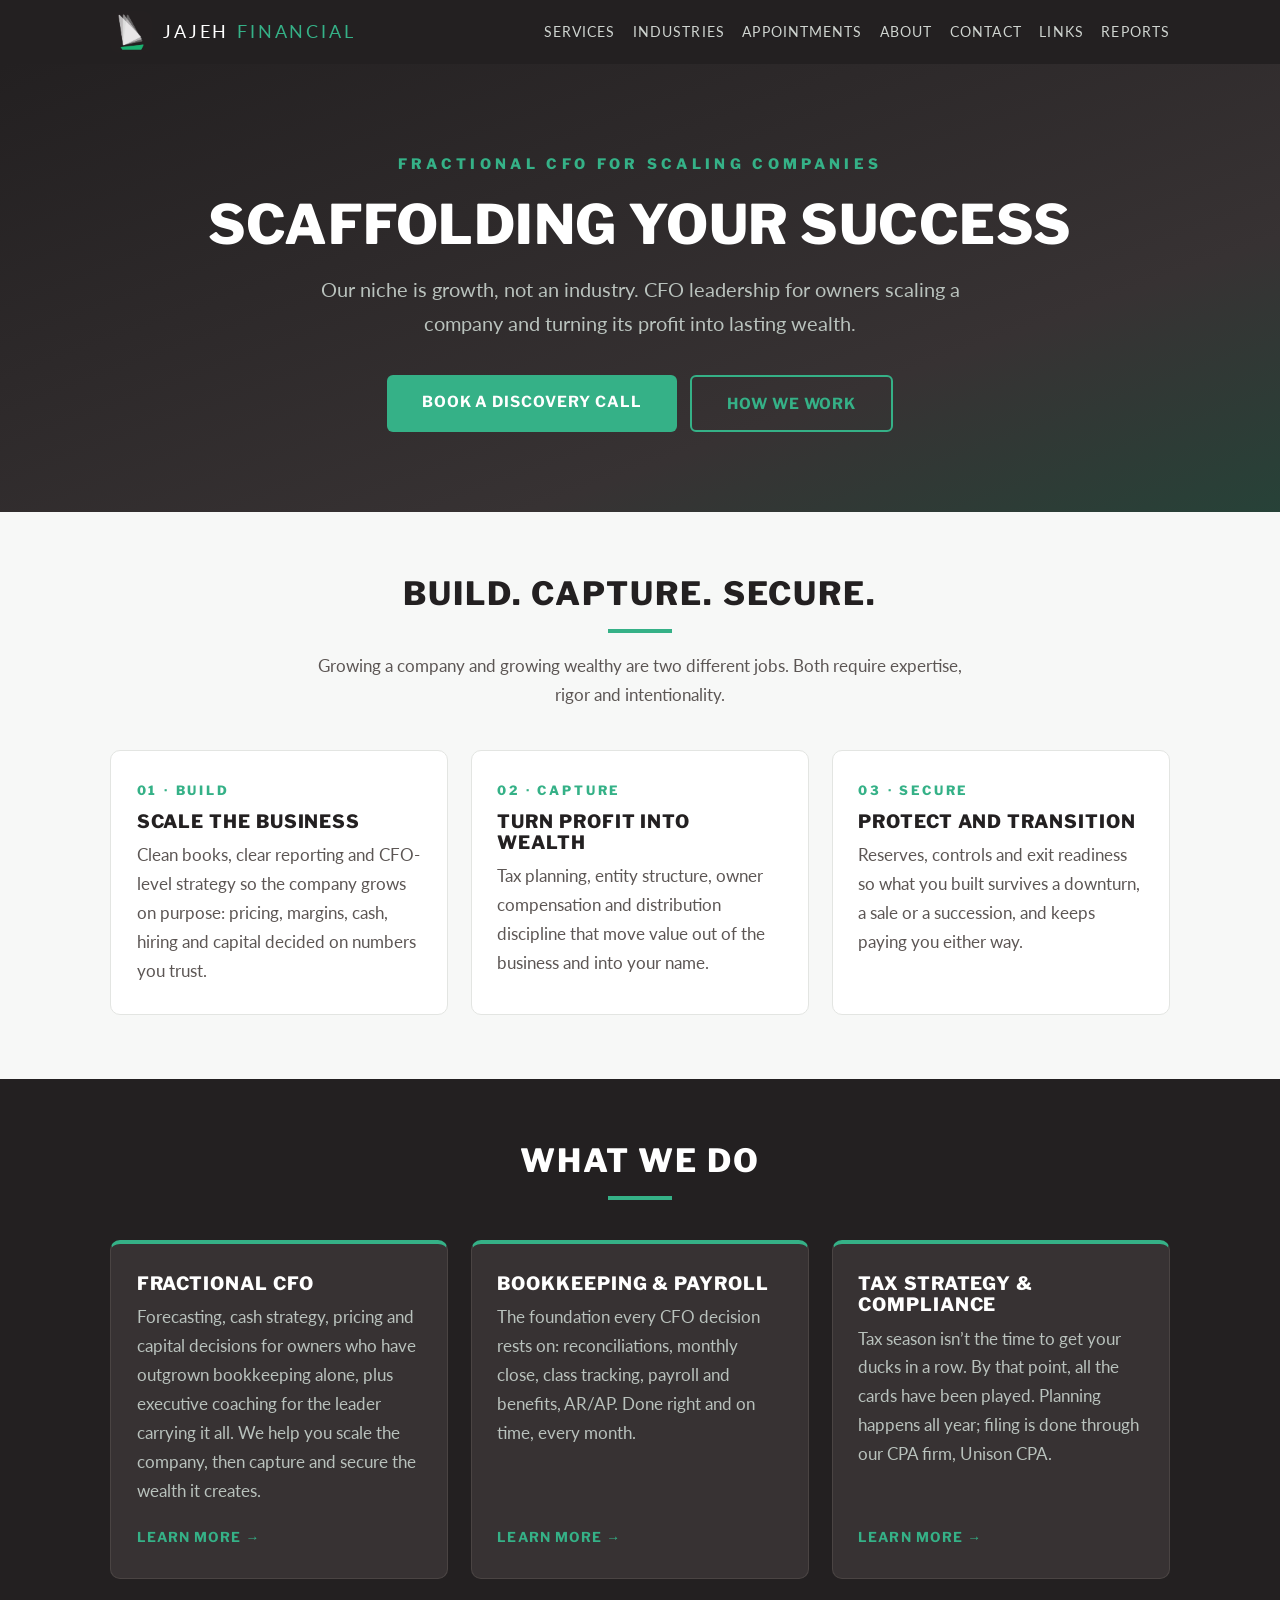
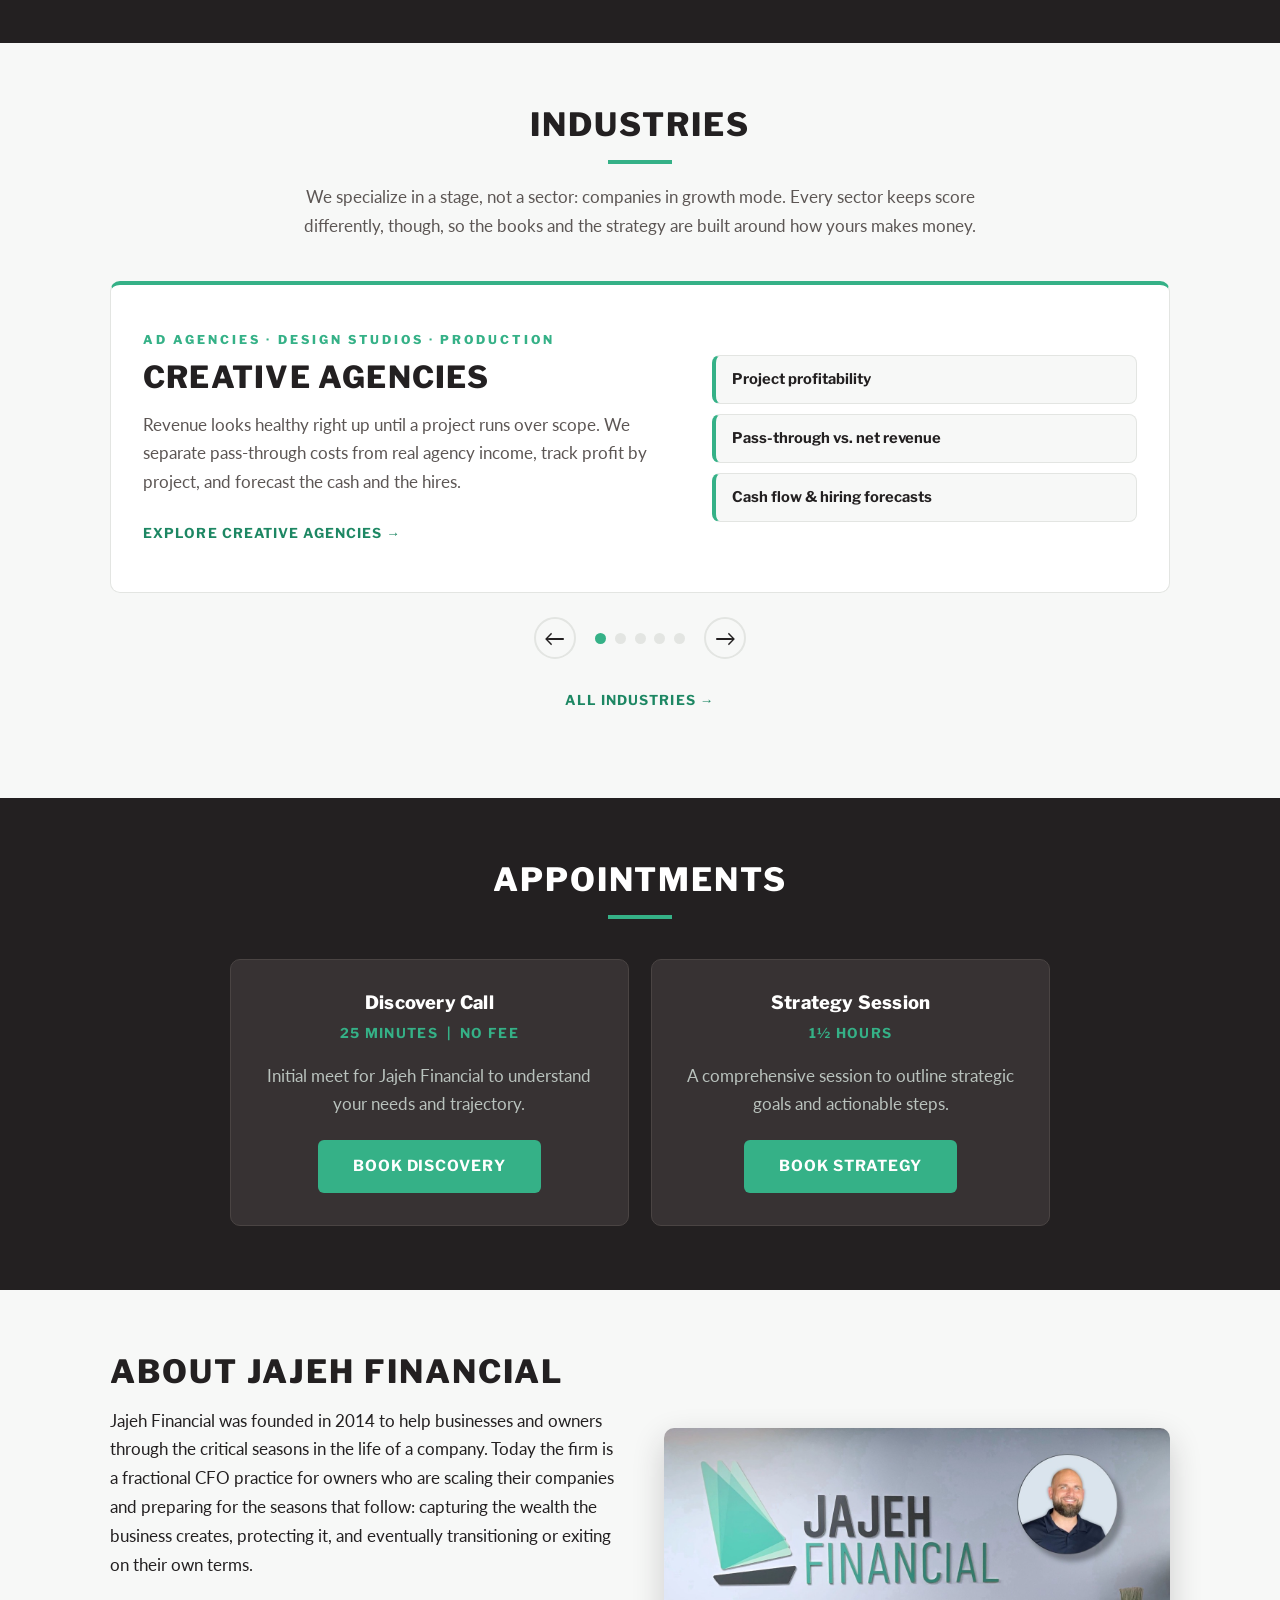
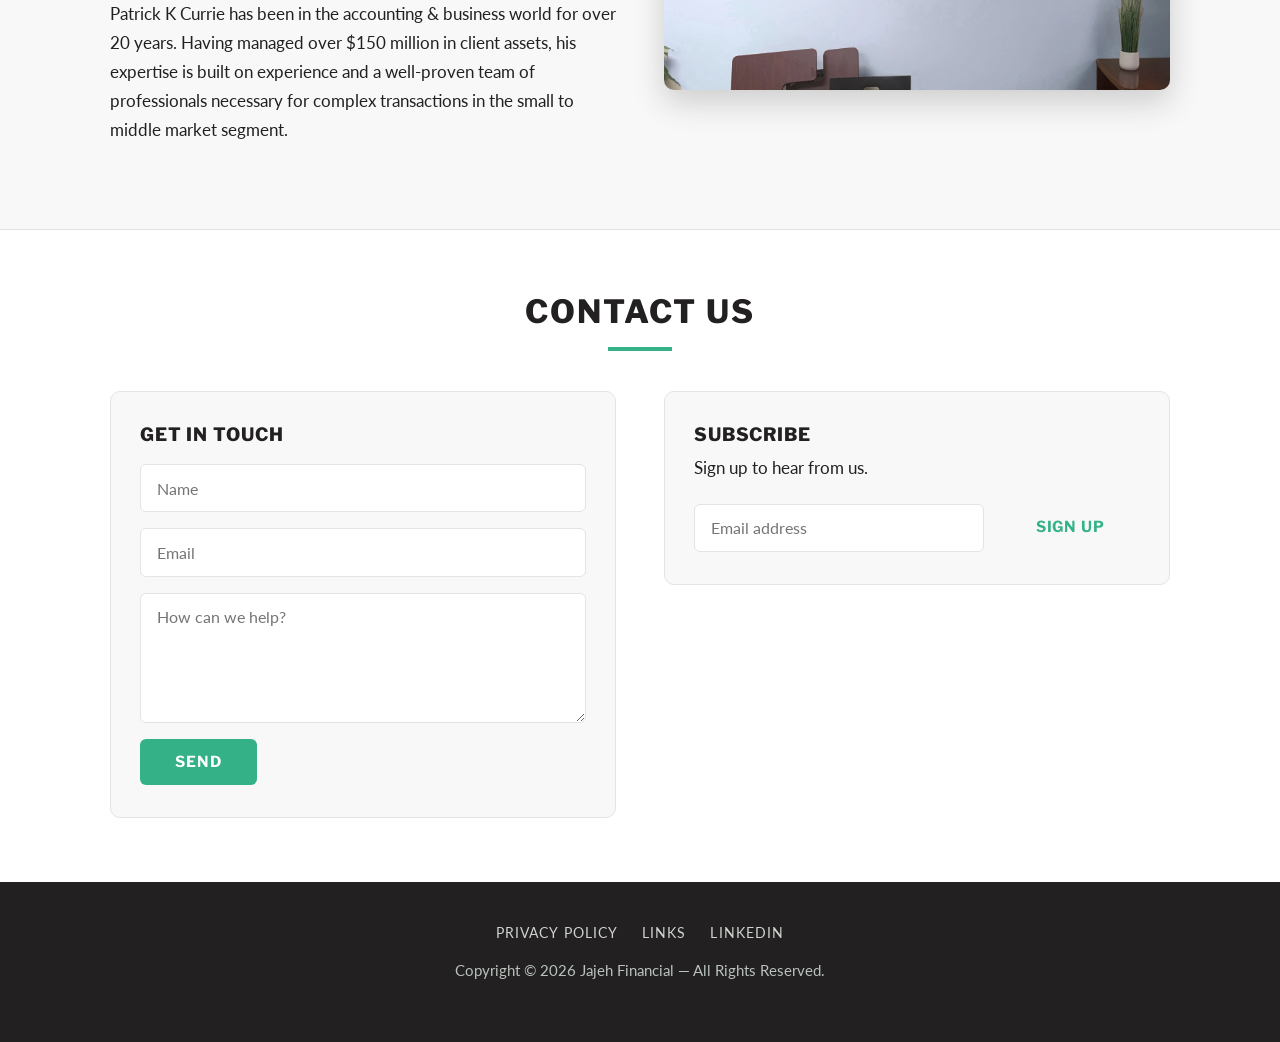
==== commit 88fbf6a6: "Homepage round two, residential construction page, real estate tweaks - Header wordmark set in Lato " ====
--- a/index.html
+++ b/index.html
@@ -4,7 +4,7 @@
   <meta charset="utf-8">
   <meta name="viewport" content="width=device-width, initial-scale=1">
   <title>Jajeh Financial</title>
-  <meta name="description" content="Fractional CFO services for owners scaling their businesses and turning profit into lasting wealth. Bookkeeping, payroll and tax strategy from one team, since 2014.">
+  <meta name="description" content="Fractional CFO for scaling companies. Our niche is growth, not an industry: CFO leadership for owners building a business and turning its profit into lasting wealth. Bookkeeping, payroll and tax strategy from one team, since 2014.">
   <link rel="icon" type="image/png" href="/assets/img/favicon.png">
   <link rel="preconnect" href="https://fonts.googleapis.com">
   <link rel="preconnect" href="https://fonts.gstatic.com" crossorigin>
@@ -20,8 +20,8 @@
       </a>
       <nav class="site-nav">
         <a href="#services">Services</a>
+        <a href="#industries">Industries</a>
         <a href="#appointments">Appointments</a>
-        <a href="#industries">Industries</a>
         <a href="#about">About</a>
         <a href="#contact">Contact</a>
         <a href="/links">Links</a>
@@ -31,9 +31,9 @@
   </header>
 
   <section class="hero">
-    <p class="kicker">Fractional CFO Services</p>
+    <p class="kicker">Fractional CFO for Scaling Companies</p>
     <h1>Scaffolding Your Success</h1>
-    <p class="sub">CFO leadership for owners who are scaling their companies and turning profit into lasting wealth.</p>
+    <p class="sub">Our niche is growth, not an industry. CFO leadership for owners scaling a company and turning its profit into lasting wealth.</p>
     <div class="hero-actions">
       <a class="btn" href="https://calendar.app.google/xNYgmVwws6tfUpzz5">Book a Discovery Call</a>
       <a class="btn ghost" href="#approach">How We Work</a>
@@ -45,7 +45,7 @@
       <div class="section-head">
         <h2>Build. Capture. Secure.</h2>
         <hr class="rule">
-        <p>Growing a company and growing wealthy are two different jobs. We do both, in that order.</p>
+        <p>Growing a company and growing wealthy are two different jobs. Both require expertise, rigor and intentionality.</p>
       </div>
       <div class="pillars">
         <div class="pillar">
@@ -67,7 +67,7 @@
     </div>
   </section>
 
-  <section id="services">
+  <section id="services" class="dark">
     <div class="wrap">
       <div class="section-head">
         <h2>What We Do</h2>
@@ -89,6 +89,91 @@
           <p>Tax season isn&rsquo;t the time to get your ducks in a row. By that point, all the cards have been played. Planning happens all year; filing is done through our CPA firm, Unison CPA.</p>
           <a class="more" href="http://www.unisoncpa.com">Learn more &rarr;</a>
         </div>
+      </div>
+    </div>
+  </section>
+
+  <section id="industries">
+    <div class="wrap">
+      <div class="section-head">
+        <h2>Industries</h2>
+        <hr class="rule">
+        <p>We specialize in a stage, not a sector: companies in growth mode. Every sector keeps score differently, though, so the books and the strategy are built around how yours makes money.</p>
+      </div>
+      <div class="ind-carousel">
+        <div class="ind-track" id="ind-track" tabindex="0" aria-roledescription="carousel" aria-label="Industries we serve">
+          <article class="ind-slide" aria-roledescription="slide" aria-label="1 of 5">
+            <div>
+              <p class="kicker">Ad Agencies &middot; Design Studios &middot; Production</p>
+              <h3>Creative Agencies</h3>
+              <p>Revenue looks healthy right up until a project runs over scope. We separate pass-through costs from real agency income, track profit by project, and forecast the cash and the hires.</p>
+              <a class="more" href="/industries/creative-agencies">Explore creative agencies &rarr;</a>
+            </div>
+            <ul class="focus">
+              <li>Project profitability</li>
+              <li>Pass-through vs. net revenue</li>
+              <li>Cash flow &amp; hiring forecasts</li>
+            </ul>
+          </article>
+          <article class="ind-slide" aria-roledescription="slide" aria-label="2 of 5">
+            <div>
+              <p class="kicker">Tax-Exempt Organizations</p>
+              <h3>Nonprofits</h3>
+              <p>Restricted funds, functional expense allocation, grant reporting and an audit every year. We keep the books funder-ready so the board can lead with the mission.</p>
+              <a class="more" href="/industries/nonprofits">Explore nonprofits &rarr;</a>
+            </div>
+            <ul class="focus">
+              <li>Fund &amp; grant accounting</li>
+              <li>Audit &amp; Form 990 readiness</li>
+              <li>Board-level reporting</li>
+            </ul>
+          </article>
+          <article class="ind-slide" aria-roledescription="slide" aria-label="3 of 5">
+            <div>
+              <p class="kicker">Personal Injury &middot; Contingency-Fee Firms</p>
+              <h3>Injury Attorneys</h3>
+              <p>Contingency fees make revenue lumpy and trust accounting unforgiving. We track every advanced case cost, reconcile trust to the penny and manage settlement distributions.</p>
+              <a class="more" href="/industries/injury-attorneys">Explore injury attorneys &rarr;</a>
+            </div>
+            <ul class="focus">
+              <li>IOLTA trust accounting</li>
+              <li>Case cost tracking</li>
+              <li>Settlement distribution</li>
+            </ul>
+          </article>
+          <article class="ind-slide" aria-roledescription="slide" aria-label="4 of 5">
+            <div>
+              <p class="kicker">Brokerages &middot; Investors &middot; Developers</p>
+              <h3>Real Estate</h3>
+              <p>Property-level P&amp;Ls, commission structures, construction draws and investor reporting across every entity, from a single rental to a development pipeline.</p>
+              <a class="more" href="/industries/real-estate">Explore real estate &rarr;</a>
+            </div>
+            <ul class="focus">
+              <li>Property-level P&amp;Ls</li>
+              <li>Commission &amp; investor structures</li>
+              <li>Development job costing</li>
+            </ul>
+          </article>
+          <article class="ind-slide" aria-roledescription="slide" aria-label="5 of 5">
+            <div>
+              <p class="kicker">New Homes &middot; General Contractors &middot; Remodels &middot; Home Services</p>
+              <h3>Residential Construction</h3>
+              <p>Profitable on paper and broke at the bank can happen in the same month. We cost every job against its estimate, keep WIP honest and forecast cash on the draw schedule, not the invoice date.</p>
+              <a class="more" href="/industries/residential-construction">Explore residential construction &rarr;</a>
+            </div>
+            <ul class="focus">
+              <li>Job costing vs. estimate</li>
+              <li>WIP &amp; revenue recognition</li>
+              <li>Draws, retainage &amp; change orders</li>
+            </ul>
+          </article>
+        </div>
+        <div class="ind-controls">
+          <button class="arrow" type="button" data-dir="-1" aria-label="Previous industry">&larr;</button>
+          <div class="ind-dots" id="ind-dots" aria-label="Choose an industry"></div>
+          <button class="arrow" type="button" data-dir="1" aria-label="Next industry">&rarr;</button>
+        </div>
+        <p class="ind-all"><a href="/industries/">All industries &rarr;</a></p>
       </div>
     </div>
   </section>
@@ -112,78 +197,6 @@
           <p>A comprehensive session to outline strategic goals and actionable steps.</p>
           <a class="btn" href="https://calendar.app.google/pupygBZuvnSmjG4v7">Book Strategy</a>
         </div>
-      </div>
-    </div>
-  </section>
-
-  <section id="industries">
-    <div class="wrap">
-      <div class="section-head">
-        <h2>Industries</h2>
-        <hr class="rule">
-        <p>Every sector keeps score differently. We build the books and the strategy around how yours actually makes money.</p>
-      </div>
-      <div class="ind-carousel">
-        <div class="ind-track" id="ind-track" tabindex="0" aria-roledescription="carousel" aria-label="Industries we serve">
-          <article class="ind-slide" aria-roledescription="slide" aria-label="1 of 4">
-            <div>
-              <p class="kicker">Ad Agencies &middot; Design Studios &middot; Production</p>
-              <h3>Creative Agencies</h3>
-              <p>Revenue looks healthy right up until a project runs over scope. We separate pass-through costs from real agency income, track profit by project, and forecast the cash and the hires.</p>
-              <a class="more" href="/industries/creative-agencies">Explore creative agencies &rarr;</a>
-            </div>
-            <ul class="focus">
-              <li>Project profitability</li>
-              <li>Pass-through vs. net revenue</li>
-              <li>Cash flow &amp; hiring forecasts</li>
-            </ul>
-          </article>
-          <article class="ind-slide" aria-roledescription="slide" aria-label="2 of 4">
-            <div>
-              <p class="kicker">Tax-Exempt Organizations</p>
-              <h3>Nonprofits</h3>
-              <p>Restricted funds, functional expense allocation, grant reporting and an audit every year. We keep the books funder-ready so the board can lead with the mission.</p>
-              <a class="more" href="/industries/nonprofits">Explore nonprofits &rarr;</a>
-            </div>
-            <ul class="focus">
-              <li>Fund &amp; grant accounting</li>
-              <li>Audit &amp; Form 990 readiness</li>
-              <li>Board-level reporting</li>
-            </ul>
-          </article>
-          <article class="ind-slide" aria-roledescription="slide" aria-label="3 of 4">
-            <div>
-              <p class="kicker">Personal Injury &middot; Contingency-Fee Firms</p>
-              <h3>Injury Attorneys</h3>
-              <p>Contingency fees make revenue lumpy and trust accounting unforgiving. We track every advanced case cost, reconcile trust to the penny and manage settlement distributions.</p>
-              <a class="more" href="/industries/injury-attorneys">Explore injury attorneys &rarr;</a>
-            </div>
-            <ul class="focus">
-              <li>IOLTA trust accounting</li>
-              <li>Case cost tracking</li>
-              <li>Settlement distribution</li>
-            </ul>
-          </article>
-          <article class="ind-slide" aria-roledescription="slide" aria-label="4 of 4">
-            <div>
-              <p class="kicker">Brokerages &middot; Investors &middot; Developers</p>
-              <h3>Real Estate</h3>
-              <p>Property-level P&amp;Ls, commission structures, construction draws and investor reporting across every entity, from a single rental to a development pipeline.</p>
-              <a class="more" href="/industries/real-estate">Explore real estate &rarr;</a>
-            </div>
-            <ul class="focus">
-              <li>Property-level P&amp;Ls</li>
-              <li>Commission &amp; investor structures</li>
-              <li>Development job costing</li>
-            </ul>
-          </article>
-        </div>
-        <div class="ind-controls">
-          <button class="arrow" type="button" data-dir="-1" aria-label="Previous industry">&larr;</button>
-          <div class="ind-dots" id="ind-dots" aria-label="Choose an industry"></div>
-          <button class="arrow" type="button" data-dir="1" aria-label="Next industry">&rarr;</button>
-        </div>
-        <p class="ind-all"><a href="/industries/">All industries &rarr;</a></p>
       </div>
     </div>
   </section>
--- a/assets/css/style.css
+++ b/assets/css/style.css
@@ -33,7 +33,7 @@
 .site-header .wrap { display: flex; align-items: center; justify-content: space-between; padding-top: .7rem; padding-bottom: .7rem; }
 .brand { display: flex; align-items: center; gap: .7rem; text-decoration: none; }
 .brand img { width: 42px; height: 42px; border-radius: 8px; }
-.brand span { font-family: var(--head); font-weight: 800; color: #fff; letter-spacing: .1em; font-size: 1.05rem; }
+.brand span { font-family: "Lato", "Helvetica Neue", Helvetica, Arial, sans-serif; font-weight: 400; color: #fff; letter-spacing: .16em; font-size: 1.1rem; }
 .brand span em { font-style: normal; color: var(--teal); }
 .site-nav { display: flex; flex-wrap: wrap; gap: 1.1rem; }
 .site-nav a { text-decoration: none; color: #cfd4d0; font-size: .85rem; letter-spacing: .08em; text-transform: uppercase; }
@@ -55,6 +55,13 @@
 section { padding: 4rem 0; }
 .section-head { text-align: center; margin-bottom: 2.5rem; }
 .section-head .rule { width: 64px; height: 4px; background: var(--teal); border: 0; margin: 1rem auto 0; }
+/* Dark band variant: alternates with the light sections */
+section.dark { background: var(--dark); color: #fff; }
+.dark h2, .dark h3 { color: #fff; }
+.dark .section-head p { color: #b9c2bd; }
+.dark .card { background: var(--dark-soft); border-color: #4a4443; border-top-color: var(--teal); }
+.dark .card p { color: #b9c2bd; }
+.dark .card .more { color: var(--teal); }
 .section-head p { color: var(--ink-soft); max-width: 40em; margin: 1.2rem auto 0; }
 
 /* Cards */
@@ -136,6 +143,12 @@
 .intro { padding-bottom: 2.5rem; }
 .lead { font-size: 1.25rem; line-height: 1.6; }
 
+/* Resource callout inside the intro (e.g. DealSheets on the real estate page) */
+.resource { display: flex; flex-wrap: wrap; align-items: center; gap: .5rem 1.2rem; background: var(--card); border: 1px solid var(--line); border-radius: 10px; padding: 1.1rem 1.4rem; margin-top: 1.8rem; }
+.resource strong { font-family: var(--head); font-weight: 800; text-transform: uppercase; letter-spacing: .08em; font-size: .82rem; color: var(--teal-deep); }
+.resource span { flex: 1 1 22em; color: var(--ink-soft); }
+.resource a { font-family: var(--head); font-weight: 700; text-decoration: none; white-space: nowrap; }
+
 /* Metrics band */
 .metrics { background: var(--dark); color: #fff; }
 .metrics h2 { color: #fff; }
@@ -152,7 +165,6 @@
 .pillar .num { display: block; font-family: var(--head); font-weight: 800; color: var(--teal); font-size: .8rem; letter-spacing: .22em; text-transform: uppercase; margin-bottom: .6rem; }
 .pillar h3 { text-transform: uppercase; letter-spacing: .05em; }
 .pillar p { color: var(--ink-soft); margin: 0; }
-.approach { padding-top: 3.25rem; padding-bottom: 0; }
 
 /* CTA band */
 .cta-band { background: linear-gradient(160deg, var(--teal-deep) 0%, var(--teal) 100%); color: #fff; text-align: center; }
@@ -176,7 +188,13 @@
 .ind-track { display: flex; gap: 1.4rem; overflow-x: auto; scroll-snap-type: x mandatory; scroll-behavior: smooth; scrollbar-width: none; -webkit-overflow-scrolling: touch; padding-bottom: 2px; }
 .ind-track::-webkit-scrollbar { display: none; }
 .ind-track:focus-visible { outline: 2px solid var(--teal); outline-offset: 4px; }
-.ind-slide { flex: 0 0 100%; scroll-snap-align: start; background: var(--card); border: 1px solid var(--line); border-top: 4px solid var(--teal); border-radius: 10px; padding: 2.2rem 2rem; display: grid; grid-template-columns: 1.25fr 1fr; gap: 2.4rem; align-items: center; }
+.ind-slide { position: relative; flex: 0 0 100%; scroll-snap-align: start; background: var(--card); border: 1px solid var(--line); border-top: 4px solid var(--teal); border-radius: 10px; padding: 2.2rem 2rem; display: grid; grid-template-columns: 1.25fr 1fr; gap: 2.4rem; align-items: center; transition: border-color .2s ease, box-shadow .2s ease; }
+.ind-slide:hover { border-color: var(--teal); box-shadow: 0 10px 28px rgba(35, 32, 33, .08); }
+.ind-slide:hover h3 { color: var(--teal-deep); }
+/* The Explore link stretches over the whole tile, so anywhere on it is clickable */
+.ind-slide .more::after { content: ""; position: absolute; inset: 0; border-radius: 10px; }
+.ind-slide .more:focus-visible { outline: none; }
+.ind-slide .more:focus-visible::after { outline: 2px solid var(--teal); outline-offset: 2px; }
 @media (max-width: 760px) { .ind-slide { grid-template-columns: 1fr; gap: 1.4rem; padding: 1.8rem 1.4rem; } }
 .ind-slide .kicker { color: var(--teal); font-family: var(--head); font-weight: 800; letter-spacing: .25em; font-size: .76rem; text-transform: uppercase; margin-bottom: .6rem; }
 .ind-slide h3 { font-size: clamp(1.4rem, 3vw, 1.9rem); text-transform: uppercase; letter-spacing: .04em; }
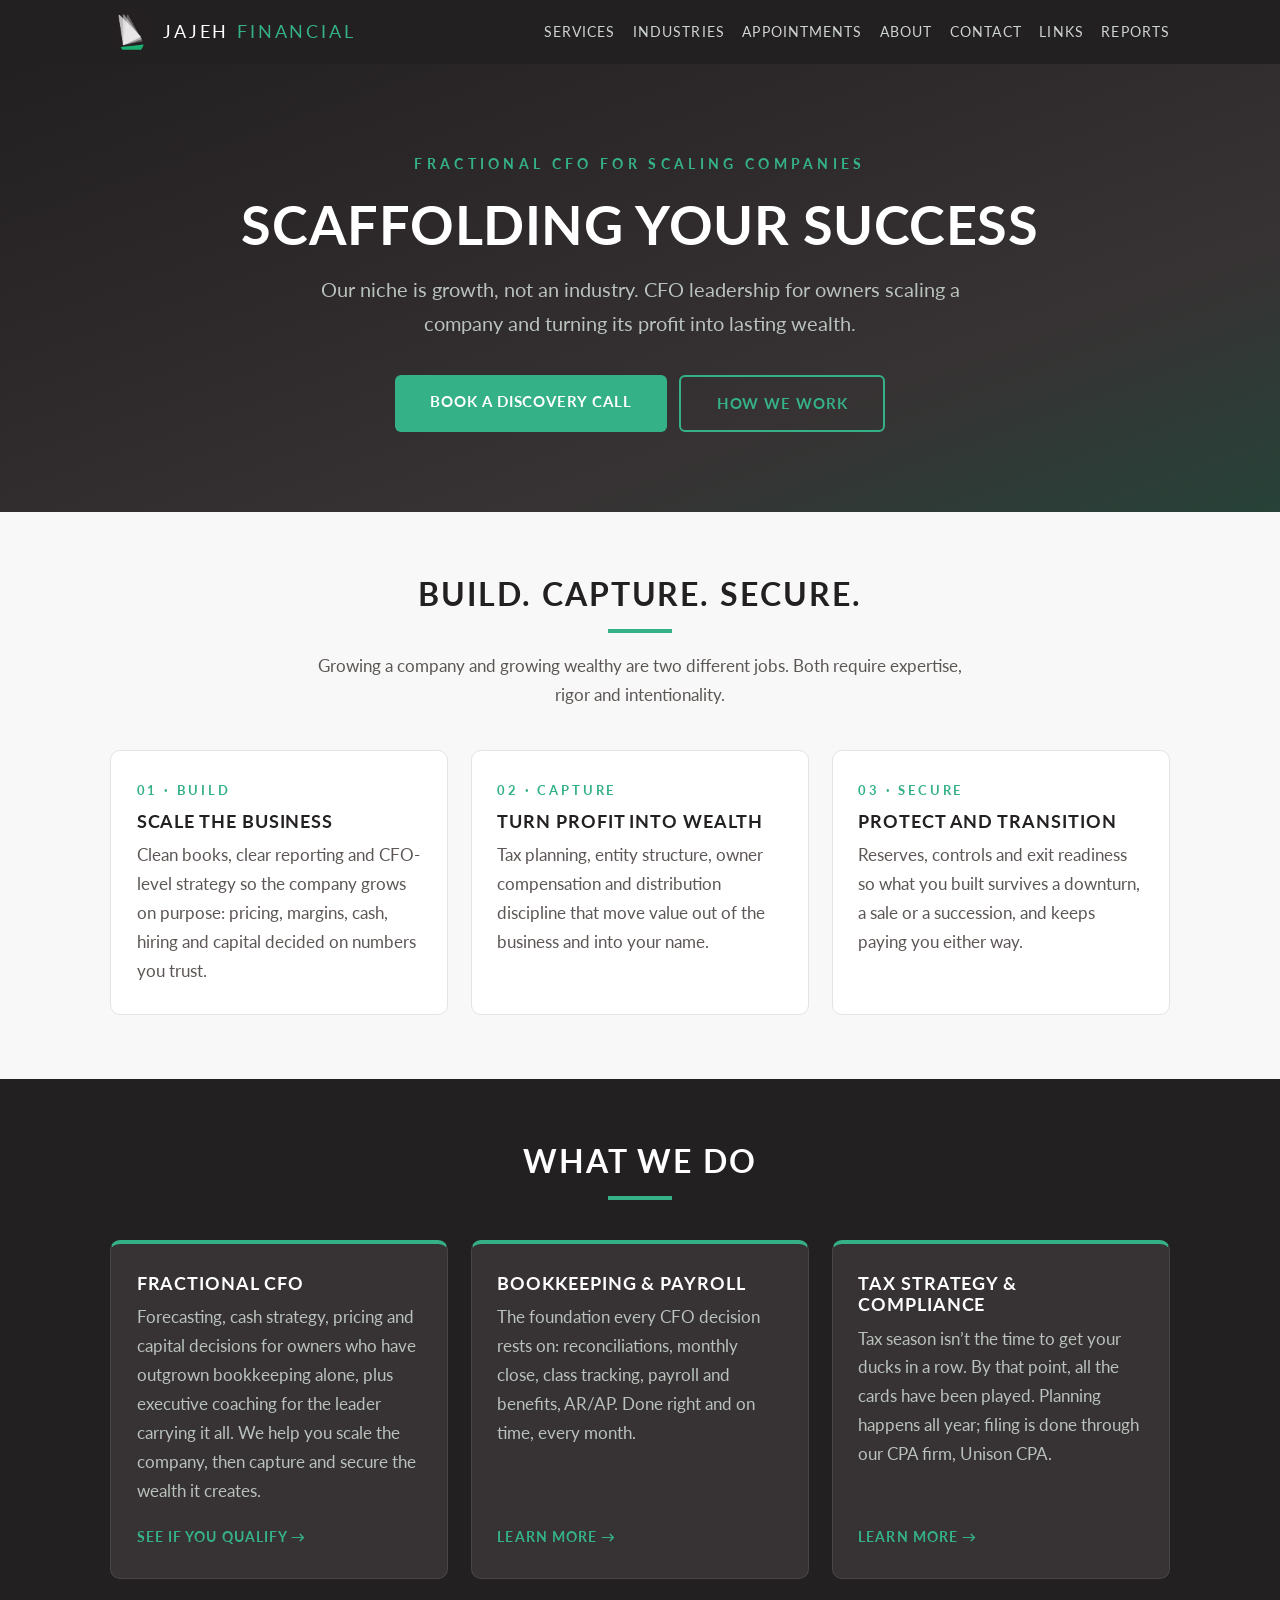
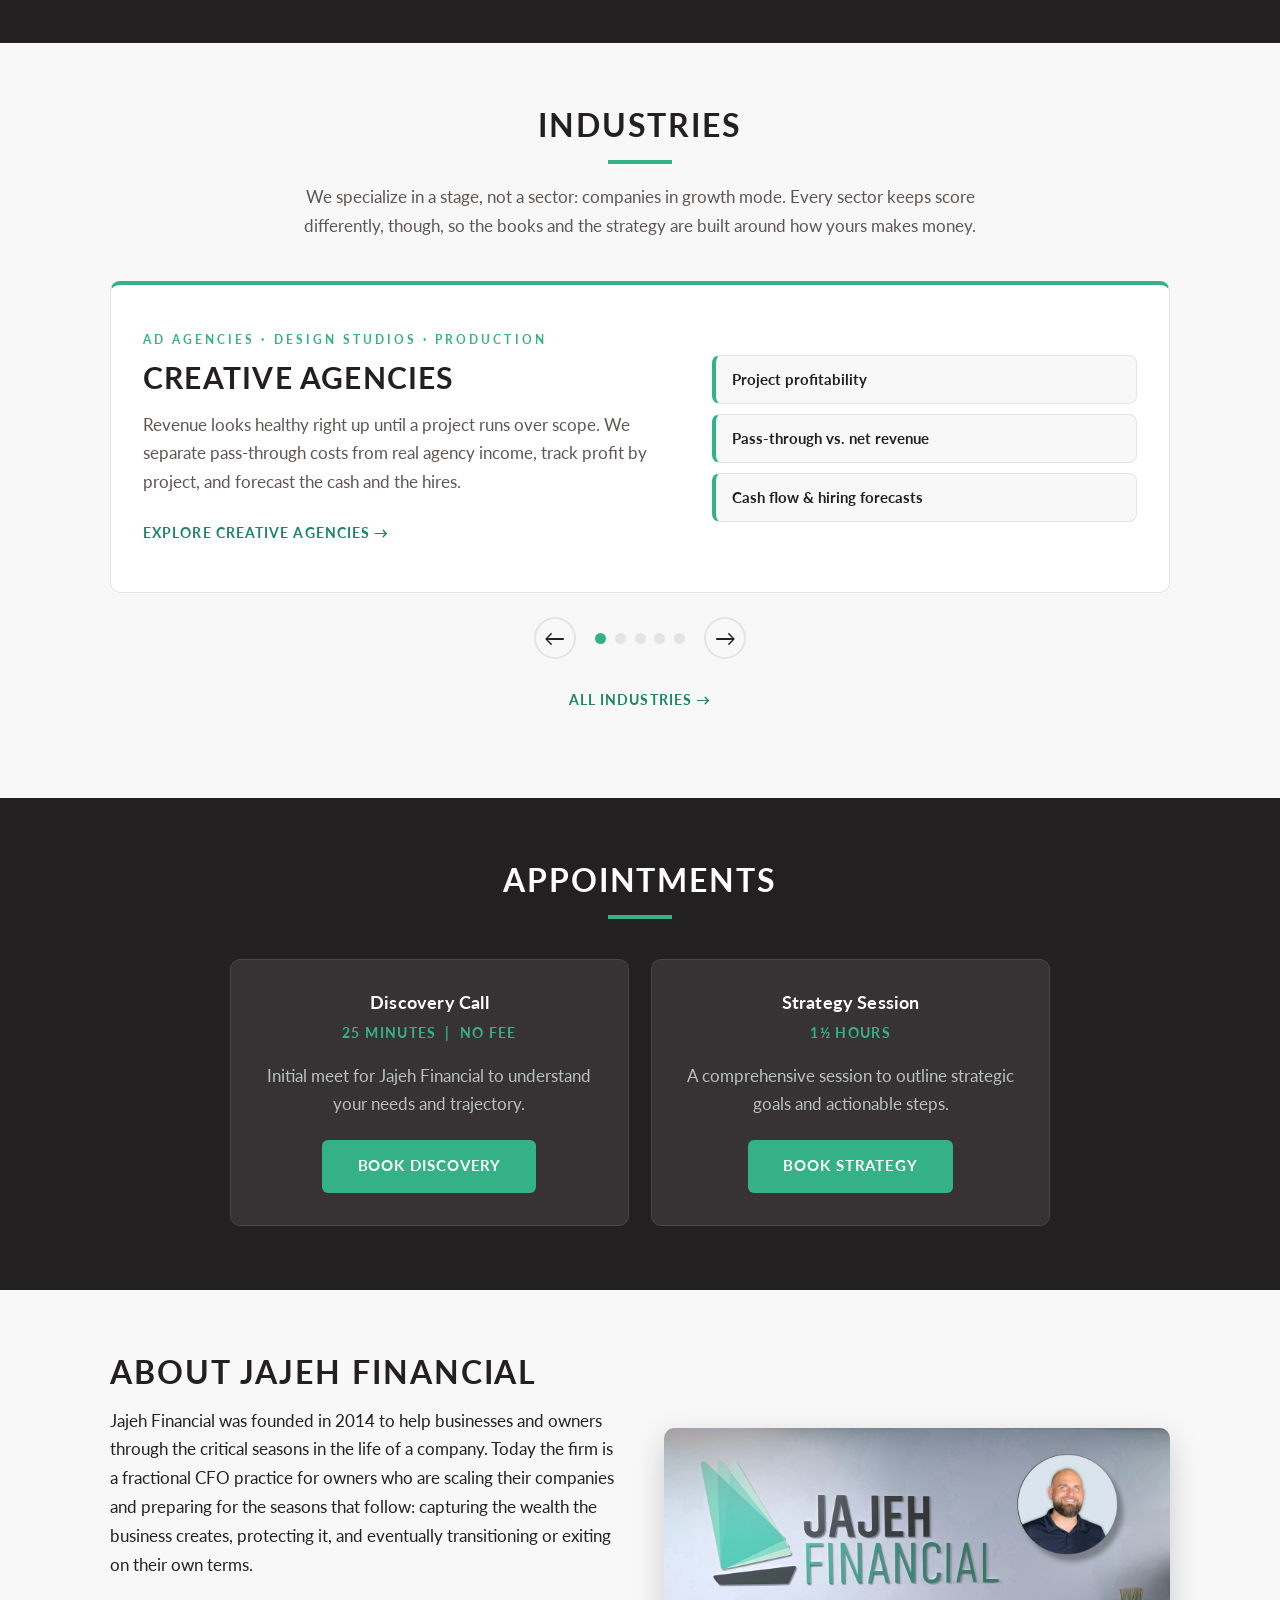
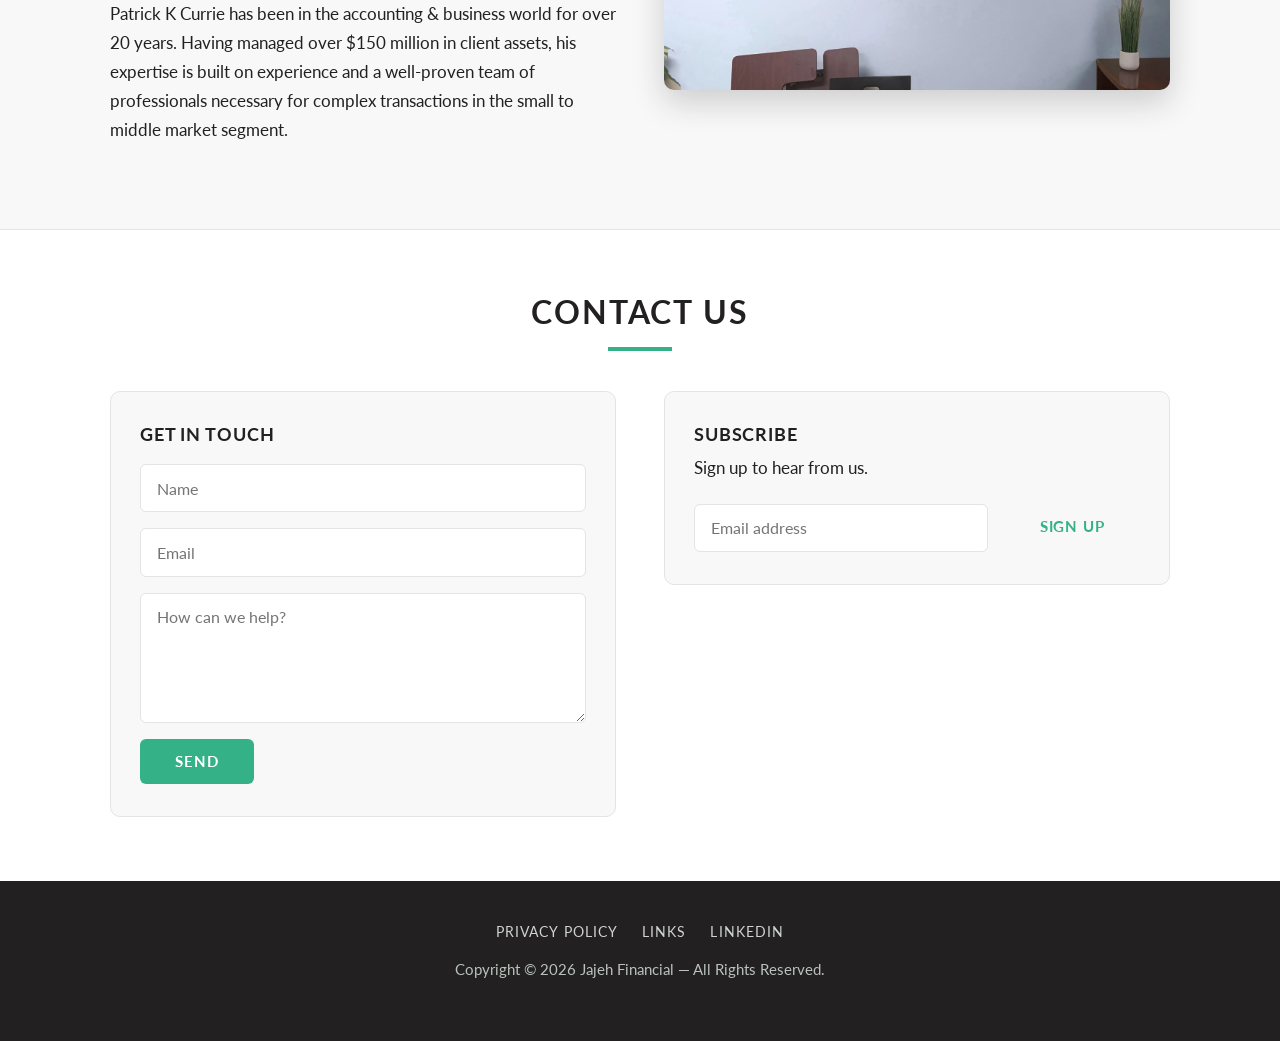
==== commit d16e7659: "Lato bold headings site-wide; add the CFO fit survey page - Headings now use Lato 700 (brand guide: " ====
--- a/index.html
+++ b/index.html
@@ -8,7 +8,7 @@
   <link rel="icon" type="image/png" href="/assets/img/favicon.png">
   <link rel="preconnect" href="https://fonts.googleapis.com">
   <link rel="preconnect" href="https://fonts.gstatic.com" crossorigin>
-  <link href="https://fonts.googleapis.com/css2?family=Lato:wght@400;700&family=Libre+Franklin:wght@700;800&display=swap" rel="stylesheet">
+  <link href="https://fonts.googleapis.com/css2?family=Lato:wght@400;700&display=swap" rel="stylesheet">
   <link rel="stylesheet" href="/assets/css/style.css">
 </head>
 <body>
@@ -77,7 +77,7 @@
         <div class="card">
           <h3>Fractional CFO</h3>
           <p>Forecasting, cash strategy, pricing and capital decisions for owners who have outgrown bookkeeping alone, plus executive coaching for the leader carrying it all. We help you scale the company, then capture and secure the wealth it creates.</p>
-          <a class="more" href="#approach">Learn more &rarr;</a>
+          <a class="more" href="/cfo-fit">See if you qualify &rarr;</a>
         </div>
         <div class="card">
           <h3>Bookkeeping &amp; Payroll</h3>
--- a/assets/css/style.css
+++ b/assets/css/style.css
@@ -1,5 +1,6 @@
 /* Jajeh Financial — design system
-   Palette from the sail mark: charcoal + mint teal. Crisp, corporate, calm. */
+   Palette from the sail mark: charcoal + mint teal. Crisp, corporate, calm.
+   Type: Lato throughout (bold for headings), per the brand guide; the logo itself is Flama Condensed. */
 :root {
   --ink: #232021;
   --ink-soft: #5c5654;
@@ -11,7 +12,7 @@
   --dark: #232021;
   --dark-soft: #373233;
   --sans: "Lato", -apple-system, "Segoe UI", sans-serif;
-  --head: "Libre Franklin", "Helvetica Neue", sans-serif;
+  --head: "Lato", "Helvetica Neue", Helvetica, Arial, sans-serif;
 }
 
 * { box-sizing: border-box; }
@@ -19,7 +20,7 @@
 body { margin: 0; font-family: var(--sans); font-size: 1.0625rem; line-height: 1.7; color: var(--ink); background: var(--bg); }
 img { max-width: 100%; height: auto; }
 
-h1, h2, h3 { font-family: var(--head); font-weight: 800; line-height: 1.15; margin: 0 0 .5em; letter-spacing: .01em; }
+h1, h2, h3 { font-family: var(--head); font-weight: 700; line-height: 1.15; margin: 0 0 .5em; letter-spacing: .01em; }
 h1 { font-size: clamp(2.1rem, 5.5vw, 3.4rem); text-transform: uppercase; }
 h2 { font-size: clamp(1.4rem, 3.2vw, 2rem); text-transform: uppercase; letter-spacing: .06em; }
 h3 { font-size: 1.15rem; }
@@ -42,7 +43,7 @@
 
 /* Hero */
 .hero { background: linear-gradient(160deg, var(--dark) 0%, var(--dark-soft) 70%, #274238 100%); color: #fff; text-align: center; padding: 5.5rem 1.25rem 5rem; }
-.hero .kicker { color: var(--teal); font-family: var(--head); font-weight: 800; letter-spacing: .3em; font-size: .9rem; text-transform: uppercase; margin-bottom: 1rem; }
+.hero .kicker { color: var(--teal); font-family: var(--head); font-weight: 700; letter-spacing: .3em; font-size: .9rem; text-transform: uppercase; margin-bottom: 1rem; }
 .hero h1 { color: #fff; margin-bottom: .3em; }
 .hero .sub { color: #b9c2bd; font-size: 1.25rem; max-width: 34em; margin: 0 auto 2.2rem; }
 .btn { display: inline-block; background: var(--teal); color: #fff; text-decoration: none; padding: .85rem 2.2rem; border-radius: 6px; font-family: var(--head); font-weight: 700; letter-spacing: .06em; text-transform: uppercase; font-size: .95rem; }
@@ -110,7 +111,7 @@
 .nform.inline { grid-template-columns: 1fr auto; align-items: start; }
 @media (max-width: 480px) { .nform.inline { grid-template-columns: 1fr; } }
 /* Honeypot: off-screen, not display:none (some bots skip hidden fields), never focusable by people */
-.nform .hp { position: absolute; left: -10000px; top: auto; width: 1px; height: 1px; overflow: hidden; opacity: 0; }
+.nform .hp, .survey .hp { position: absolute; left: -10000px; top: auto; width: 1px; height: 1px; overflow: hidden; opacity: 0; }
 .form-ok { color: var(--teal-deep); font-weight: 700; margin-top: 1.2rem; }
 .form-ok[hidden] { display: none; }
 .nform[hidden] { display: none; }
@@ -145,7 +146,7 @@
 
 /* Resource callout inside the intro (e.g. DealSheets on the real estate page) */
 .resource { display: flex; flex-wrap: wrap; align-items: center; gap: .5rem 1.2rem; background: var(--card); border: 1px solid var(--line); border-radius: 10px; padding: 1.1rem 1.4rem; margin-top: 1.8rem; }
-.resource strong { font-family: var(--head); font-weight: 800; text-transform: uppercase; letter-spacing: .08em; font-size: .82rem; color: var(--teal-deep); }
+.resource strong { font-family: var(--head); font-weight: 700; text-transform: uppercase; letter-spacing: .08em; font-size: .82rem; color: var(--teal-deep); }
 .resource span { flex: 1 1 22em; color: var(--ink-soft); }
 .resource a { font-family: var(--head); font-weight: 700; text-decoration: none; white-space: nowrap; }
 
@@ -162,7 +163,7 @@
 /* Build / Capture / Secure pillars (also used on the homepage) */
 .pillars { display: grid; grid-template-columns: repeat(auto-fit, minmax(260px, 1fr)); gap: 1.4rem; }
 .pillar { background: var(--card); border: 1px solid var(--line); border-radius: 10px; padding: 1.8rem 1.6rem; }
-.pillar .num { display: block; font-family: var(--head); font-weight: 800; color: var(--teal); font-size: .8rem; letter-spacing: .22em; text-transform: uppercase; margin-bottom: .6rem; }
+.pillar .num { display: block; font-family: var(--head); font-weight: 700; color: var(--teal); font-size: .8rem; letter-spacing: .22em; text-transform: uppercase; margin-bottom: .6rem; }
 .pillar h3 { text-transform: uppercase; letter-spacing: .05em; }
 .pillar p { color: var(--ink-soft); margin: 0; }
 
@@ -196,7 +197,7 @@
 .ind-slide .more:focus-visible { outline: none; }
 .ind-slide .more:focus-visible::after { outline: 2px solid var(--teal); outline-offset: 2px; }
 @media (max-width: 760px) { .ind-slide { grid-template-columns: 1fr; gap: 1.4rem; padding: 1.8rem 1.4rem; } }
-.ind-slide .kicker { color: var(--teal); font-family: var(--head); font-weight: 800; letter-spacing: .25em; font-size: .76rem; text-transform: uppercase; margin-bottom: .6rem; }
+.ind-slide .kicker { color: var(--teal); font-family: var(--head); font-weight: 700; letter-spacing: .25em; font-size: .76rem; text-transform: uppercase; margin-bottom: .6rem; }
 .ind-slide h3 { font-size: clamp(1.4rem, 3vw, 1.9rem); text-transform: uppercase; letter-spacing: .04em; }
 .ind-slide p { color: var(--ink-soft); }
 .ind-slide .more { font-family: var(--head); font-weight: 700; text-transform: uppercase; font-size: .85rem; letter-spacing: .08em; text-decoration: none; }
@@ -210,3 +211,32 @@
 .ind-dots button[aria-current="true"] { background: var(--teal); }
 .ind-all { text-align: center; margin-top: 1.6rem; }
 .ind-all a { font-family: var(--head); font-weight: 700; text-transform: uppercase; font-size: .85rem; letter-spacing: .08em; text-decoration: none; }
+
+/* ---------- CFO fit survey (/cfo-fit) ---------- */
+.survey-section { padding-top: 3rem; }
+.survey .q { border: 0; padding: 0; margin: 0 0 2.4rem; min-width: 0; }
+.survey legend { font-family: var(--head); font-weight: 700; font-size: 1.15rem; line-height: 1.4; margin-bottom: .9rem; padding: 0; display: flex; gap: .7rem; align-items: baseline; }
+.survey legend .n { color: var(--teal-deep); font-size: .82rem; letter-spacing: .12em; flex: 0 0 auto; }
+.survey .hint { color: var(--ink-soft); font-size: .92rem; margin: -.4rem 0 .9rem; }
+.opts { display: flex; flex-wrap: wrap; gap: .6rem; }
+.opt { position: relative; cursor: pointer; }
+.opt input { position: absolute; opacity: 0; width: 1px; height: 1px; margin: 0; }
+.opt span { display: inline-block; background: var(--card); border: 1px solid var(--line); border-radius: 999px; padding: .6rem 1.1rem; font-family: var(--head); font-weight: 700; font-size: .95rem; line-height: 1.3; transition: border-color .15s ease, background .15s ease, color .15s ease; }
+.opt:hover span { border-color: var(--teal); }
+.opt input:checked + span { background: var(--teal); border-color: var(--teal); color: #fff; }
+.opt input:focus-visible + span { outline: 2px solid var(--teal-deep); outline-offset: 2px; }
+.survey .err { color: #b4332e; font-size: .9rem; font-weight: 700; margin: .7rem 0 0; }
+.survey .err[hidden] { display: none; }
+.survey .q.invalid legend { color: #b4332e; }
+.survey .fields { display: grid; gap: .8rem; grid-template-columns: 1fr 1fr; }
+@media (max-width: 560px) { .survey .fields { grid-template-columns: 1fr; } }
+.survey .fields input { width: 100%; background: #fff; border: 1px solid var(--line); border-radius: 6px; padding: .85rem 1rem; font-family: var(--sans); font-size: 1rem; color: var(--ink); outline: none; }
+.survey .fields input:focus { border-color: var(--teal); }
+.survey .fine { color: var(--ink-soft); font-size: .9rem; margin: .9rem 0 0; }
+.survey .btn { border: 0; cursor: pointer; }
+.survey[hidden] { display: none; }
+.result { background: var(--card); border: 1px solid var(--line); border-top: 4px solid var(--teal); border-radius: 10px; padding: 2.2rem 2rem; }
+.result .kicker { color: var(--teal-deep); font-family: var(--head); font-weight: 700; letter-spacing: .25em; font-size: .8rem; text-transform: uppercase; margin-bottom: .6rem; }
+.result h2 { text-transform: none; letter-spacing: 0; font-size: clamp(1.5rem, 3vw, 2rem); }
+.result .actions { display: flex; gap: .8rem; flex-wrap: wrap; margin-top: 1.4rem; }
+.result[hidden] { display: none; }
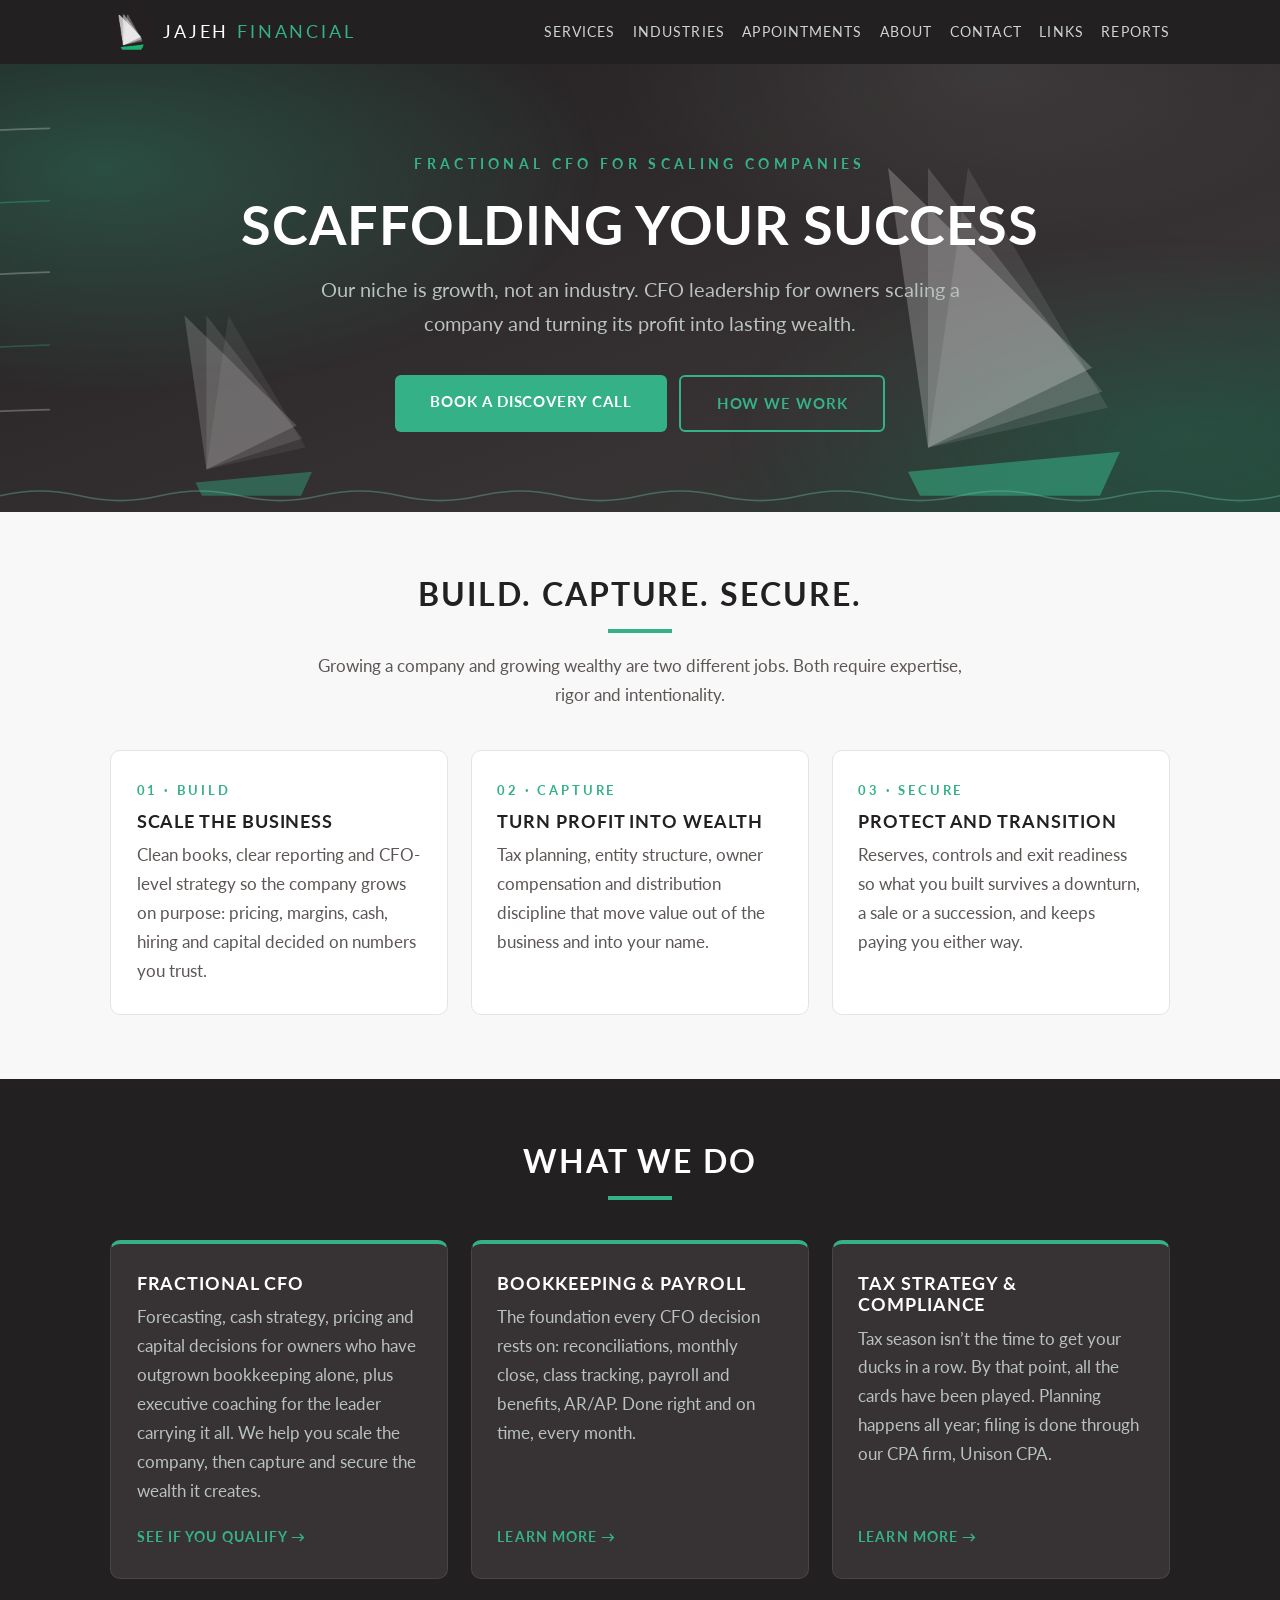
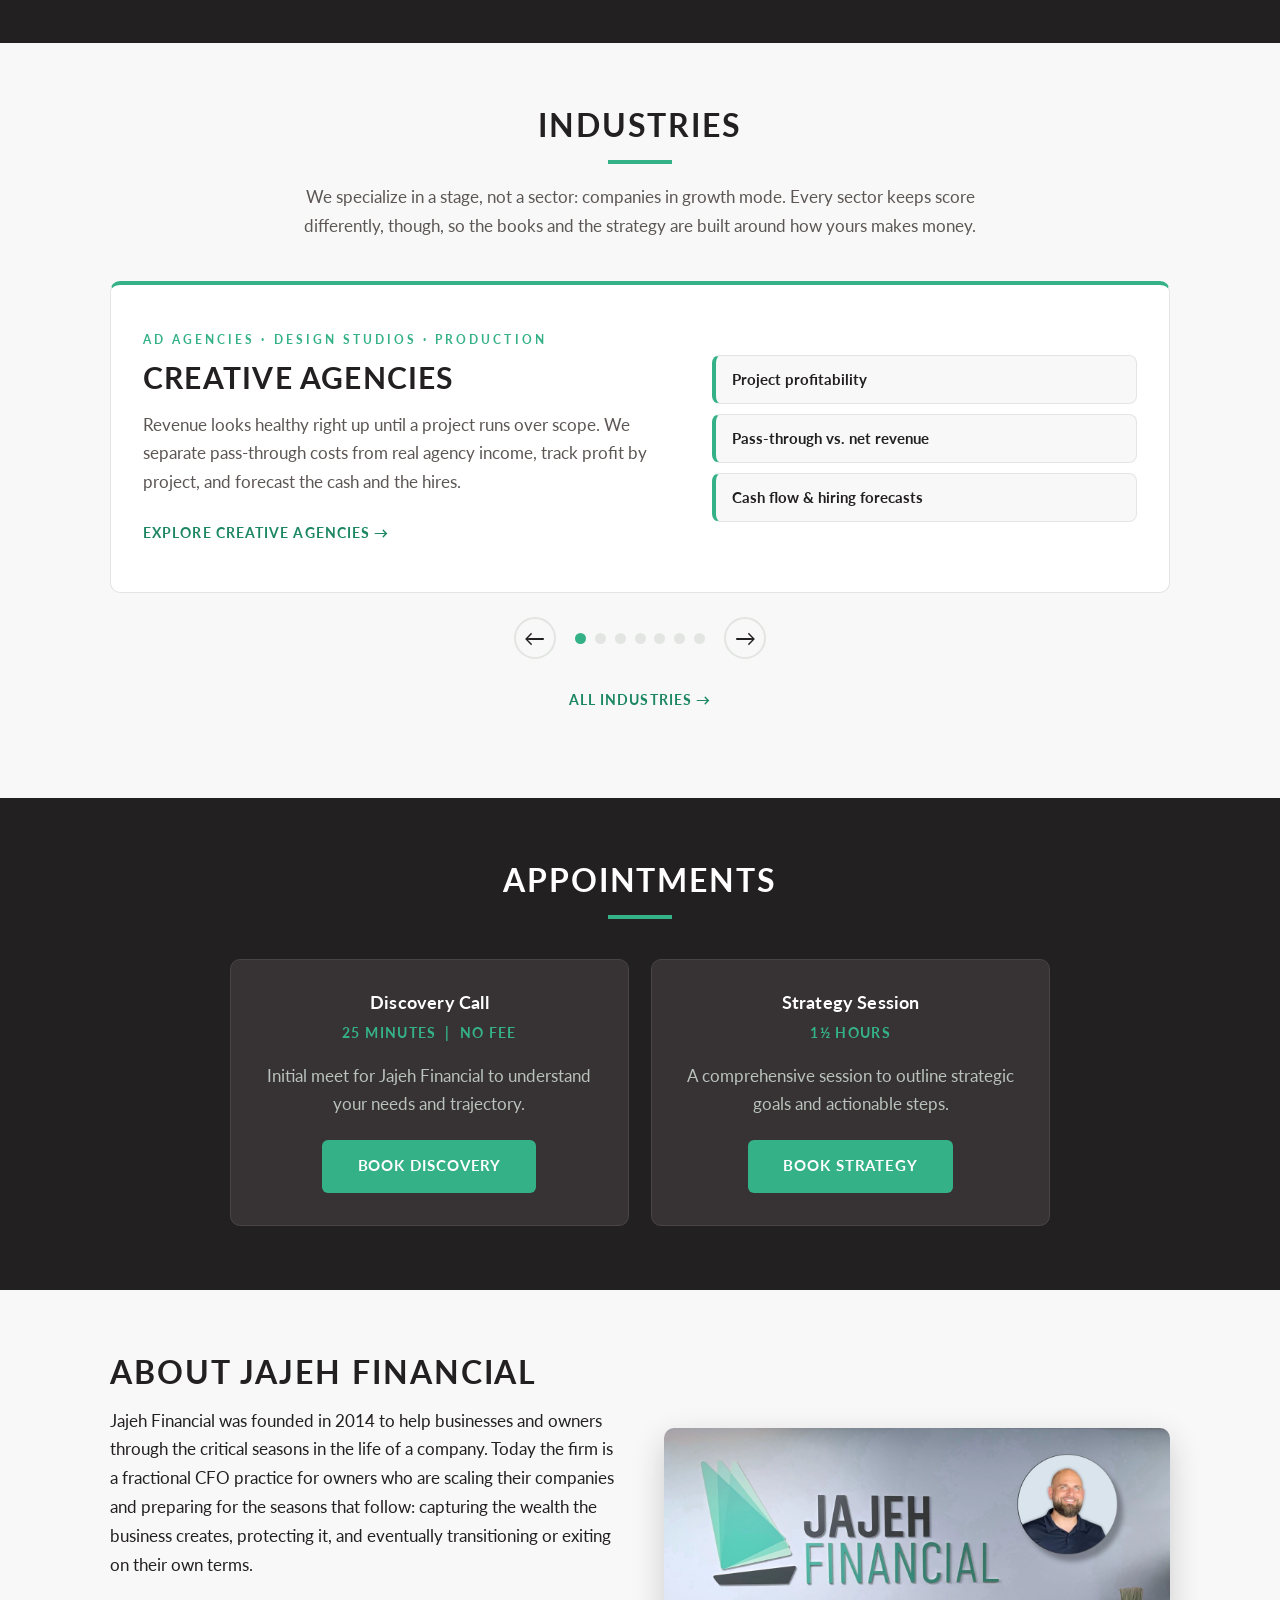
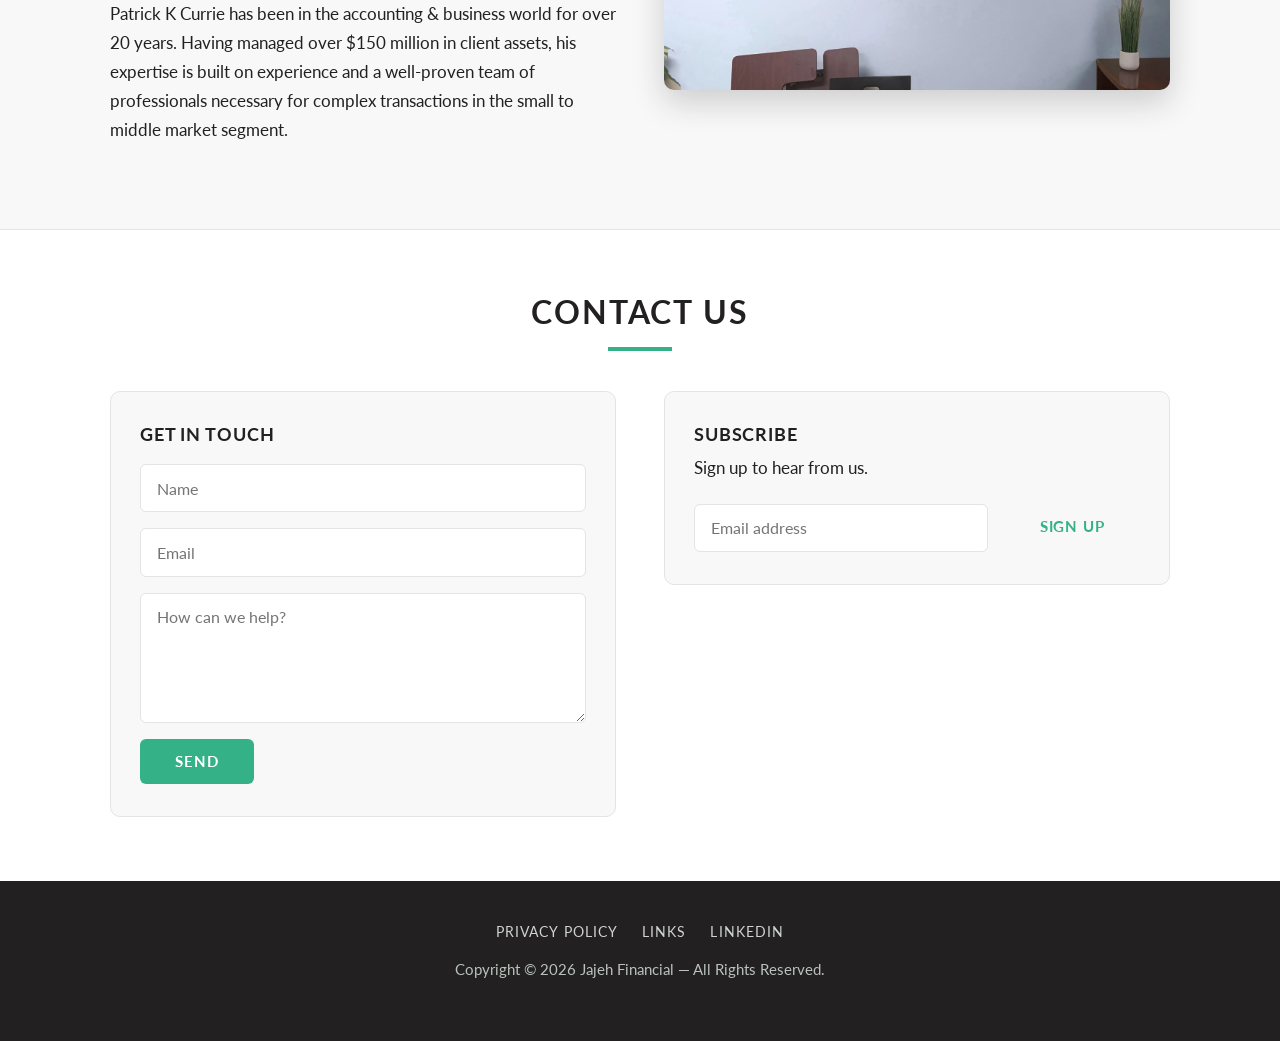
==== commit fe57fc19: "Sails-and-wind hero animation; multi-entity and highly regulated industries - The brand mark now mov" ====
--- a/index.html
+++ b/index.html
@@ -10,6 +10,7 @@
   <link rel="preconnect" href="https://fonts.gstatic.com" crossorigin>
   <link href="https://fonts.googleapis.com/css2?family=Lato:wght@400;700&display=swap" rel="stylesheet">
   <link rel="stylesheet" href="/assets/css/style.css">
+  <script src="/assets/js/hero-wind.js" defer></script>
 </head>
 <body>
   <header class="site-header">
@@ -102,7 +103,7 @@
       </div>
       <div class="ind-carousel">
         <div class="ind-track" id="ind-track" tabindex="0" aria-roledescription="carousel" aria-label="Industries we serve">
-          <article class="ind-slide" aria-roledescription="slide" aria-label="1 of 5">
+          <article class="ind-slide" aria-roledescription="slide" aria-label="1 of 7">
             <div>
               <p class="kicker">Ad Agencies &middot; Design Studios &middot; Production</p>
               <h3>Creative Agencies</h3>
@@ -115,7 +116,7 @@
               <li>Cash flow &amp; hiring forecasts</li>
             </ul>
           </article>
-          <article class="ind-slide" aria-roledescription="slide" aria-label="2 of 5">
+          <article class="ind-slide" aria-roledescription="slide" aria-label="2 of 7">
             <div>
               <p class="kicker">Tax-Exempt Organizations</p>
               <h3>Nonprofits</h3>
@@ -128,7 +129,7 @@
               <li>Board-level reporting</li>
             </ul>
           </article>
-          <article class="ind-slide" aria-roledescription="slide" aria-label="3 of 5">
+          <article class="ind-slide" aria-roledescription="slide" aria-label="3 of 7">
             <div>
               <p class="kicker">Personal Injury &middot; Contingency-Fee Firms</p>
               <h3>Injury Attorneys</h3>
@@ -141,7 +142,7 @@
               <li>Settlement distribution</li>
             </ul>
           </article>
-          <article class="ind-slide" aria-roledescription="slide" aria-label="4 of 5">
+          <article class="ind-slide" aria-roledescription="slide" aria-label="4 of 7">
             <div>
               <p class="kicker">Brokerages &middot; Investors &middot; Developers</p>
               <h3>Real Estate</h3>
@@ -154,7 +155,7 @@
               <li>Development job costing</li>
             </ul>
           </article>
-          <article class="ind-slide" aria-roledescription="slide" aria-label="5 of 5">
+          <article class="ind-slide" aria-roledescription="slide" aria-label="5 of 7">
             <div>
               <p class="kicker">New Homes &middot; General Contractors &middot; Remodels &middot; Home Services</p>
               <h3>Residential Construction</h3>
@@ -165,6 +166,32 @@
               <li>Job costing vs. estimate</li>
               <li>WIP &amp; revenue recognition</li>
               <li>Draws, retainage &amp; change orders</li>
+            </ul>
+          </article>
+          <article class="ind-slide" aria-roledescription="slide" aria-label="6 of 7">
+            <div>
+              <p class="kicker">Holding Companies &middot; PE Platforms &middot; Roll-Ups</p>
+              <h3>Multi-Entity Companies</h3>
+              <p>A group of companies is not a company. One chart of accounts and one close calendar for every entity, intercompany that eliminates cleanly, and entity and consolidated statements by the same date each month.</p>
+              <a class="more" href="/industries/multi-entity">Explore multi-entity companies &rarr;</a>
+            </div>
+            <ul class="focus">
+              <li>Consolidated financials</li>
+              <li>Intercompany eliminations</li>
+              <li>Acquisition integration</li>
+            </ul>
+          </article>
+          <article class="ind-slide" aria-roledescription="slide" aria-label="7 of 7">
+            <div>
+              <p class="kicker">State-Licensed Cultivation &middot; Processing &middot; Retail</p>
+              <h3>Highly Regulated Industries</h3>
+              <p>When the books are part of the license, bookkeeping is compliance. Section 280E cost accounting, seed-to-sale reconciliation and cash controls, done quietly and done right.</p>
+              <a class="more" href="/industries/highly-regulated">Explore highly regulated industries &rarr;</a>
+            </div>
+            <ul class="focus">
+              <li>Section 280E cost accounting</li>
+              <li>Seed-to-sale reconciliation</li>
+              <li>Cash controls &amp; state filings</li>
             </ul>
           </article>
         </div>
--- a/assets/css/style.css
+++ b/assets/css/style.css
@@ -42,7 +42,47 @@
 @media (max-width: 720px) { .site-header .wrap { flex-direction: column; gap: .5rem; } }
 
 /* Hero */
-.hero { background: linear-gradient(160deg, var(--dark) 0%, var(--dark-soft) 70%, #274238 100%); color: #fff; text-align: center; padding: 5.5rem 1.25rem 5rem; }
+/* Hero background motion, layer 1: two drifting pools of teal light (pure CSS). Layer 2, the sails and
+   wind, is the SVG that assets/js/hero-wind.js injects; its animations are further down. Both are off
+   under prefers-reduced-motion. Tune speed in the animation durations; intensity in the alphas. */
+.hero { position: relative; overflow: hidden; isolation: isolate; background: linear-gradient(160deg, var(--dark) 0%, var(--dark-soft) 70%, #274238 100%); color: #fff; text-align: center; padding: 5.5rem 1.25rem 5rem; }
+.hero::before, .hero::after { content: ""; position: absolute; inset: -25%; z-index: -1; pointer-events: none; will-change: transform; }
+.hero::before {
+  background:
+    radial-gradient(42% 55% at 22% 32%, rgba(53, 177, 135, .30), transparent 62%),
+    radial-gradient(38% 48% at 78% 72%, rgba(29, 135, 99, .26), transparent 62%);
+  animation: hero-drift-a 22s ease-in-out infinite alternate;
+}
+.hero::after {
+  background: radial-gradient(34% 44% at 68% 18%, rgba(255, 255, 255, .07), transparent 60%);
+  animation: hero-drift-b 34s linear infinite alternate;
+}
+@keyframes hero-drift-a { from { transform: translate3d(-4%, -3%, 0) scale(1); } to { transform: translate3d(4%, 4%, 0) scale(1.1); } }
+@keyframes hero-drift-b { from { transform: translate3d(2%, 3%, 0) rotate(-2deg); } to { transform: translate3d(-3%, -2%, 0) rotate(2deg); } }
+@media (prefers-reduced-motion: reduce) { .hero::before, .hero::after { animation: none; } }
+
+/* Sails and wind: the brand mark in motion. Markup comes from assets/js/hero-wind.js (never injected
+   under prefers-reduced-motion). Three sails billow from the mast foot, the hull bobs, gusts stream
+   left to right along curved paths, and two wave lines roll underneath. */
+.hero-wind { position: absolute; inset: 0; width: 100%; height: 100%; z-index: -1; pointer-events: none; overflow: visible; }
+.hero-wind .sail { fill: #fff; opacity: .22; transform-box: view-box; animation: sail-billow 7s ease-in-out infinite alternate; }
+.hero-wind .s2 { opacity: .14; animation-duration: 8.5s; animation-delay: -2.5s; }
+.hero-wind .s3 { opacity: .09; animation-duration: 10s; animation-delay: -5s; }
+.hero-wind .hull { fill: var(--teal); opacity: .55; }
+.hero-wind .boat { transform-box: view-box; animation: boat-bob 6s ease-in-out infinite alternate; }
+.hero-wind .boat.small { opacity: .75; animation-duration: 7.5s; animation-delay: -3s; }
+.hero-wind .gust { fill: none; stroke: rgba(255, 255, 255, .26); stroke-width: 2; stroke-linecap: round; stroke-dasharray: 90 910; stroke-dashoffset: 1000; animation: gust 9s linear infinite; }
+.hero-wind .g1 { stroke: rgba(53, 177, 135, .38); animation-duration: 11s; animation-delay: -4s; }
+.hero-wind .g2 { animation-duration: 8s; animation-delay: -1.5s; }
+.hero-wind .g3 { stroke: rgba(53, 177, 135, .32); animation-duration: 12s; animation-delay: -7s; }
+.hero-wind .g4 { animation-duration: 10s; animation-delay: -3s; }
+.hero-wind .wave { fill: none; stroke: rgba(53, 177, 135, .3); stroke-width: 2; animation: wave-roll 14s linear infinite; }
+.hero-wind .w2 { stroke: rgba(255, 255, 255, .1); animation: wave-roll-back 22s linear infinite; }
+@keyframes sail-billow { from { transform: skewX(-4deg) rotate(-1.2deg); } to { transform: skewX(4deg) rotate(1.2deg); } }
+@keyframes boat-bob { from { transform: translateY(-5px) rotate(-.8deg); } to { transform: translateY(5px) rotate(.8deg); } }
+@keyframes gust { from { stroke-dashoffset: 1000; } to { stroke-dashoffset: 0; } }
+@keyframes wave-roll { from { transform: translateX(0); } to { transform: translateX(-200px); } }
+@keyframes wave-roll-back { from { transform: translate(-200px, 14px); } to { transform: translate(0, 14px); } }
 .hero .kicker { color: var(--teal); font-family: var(--head); font-weight: 700; letter-spacing: .3em; font-size: .9rem; text-transform: uppercase; margin-bottom: 1rem; }
 .hero h1 { color: #fff; margin-bottom: .3em; }
 .hero .sub { color: #b9c2bd; font-size: 1.25rem; max-width: 34em; margin: 0 auto 2.2rem; }
@@ -214,14 +254,14 @@
 
 /* ---------- CFO fit survey (/cfo-fit) ---------- */
 .survey-section { padding-top: 3rem; }
-.survey .q { border: 0; padding: 0; margin: 0 0 2.4rem; min-width: 0; }
-.survey legend { font-family: var(--head); font-weight: 700; font-size: 1.15rem; line-height: 1.4; margin-bottom: .9rem; padding: 0; display: flex; gap: .7rem; align-items: baseline; }
+.survey .q { border: 0; padding: 0; margin: 0 0 3rem; min-width: 0; }
+.survey legend { font-family: var(--head); font-weight: 700; font-size: 1.15rem; line-height: 1.4; margin-bottom: 1.1rem; padding: 0; display: flex; gap: .7rem; align-items: baseline; }
 .survey legend .n { color: var(--teal-deep); font-size: .82rem; letter-spacing: .12em; flex: 0 0 auto; }
 .survey .hint { color: var(--ink-soft); font-size: .92rem; margin: -.4rem 0 .9rem; }
-.opts { display: flex; flex-wrap: wrap; gap: .6rem; }
+.opts { display: flex; flex-wrap: wrap; gap: .85rem 1rem; }
 .opt { position: relative; cursor: pointer; }
 .opt input { position: absolute; opacity: 0; width: 1px; height: 1px; margin: 0; }
-.opt span { display: inline-block; background: var(--card); border: 1px solid var(--line); border-radius: 999px; padding: .6rem 1.1rem; font-family: var(--head); font-weight: 700; font-size: .95rem; line-height: 1.3; transition: border-color .15s ease, background .15s ease, color .15s ease; }
+.opt span { display: inline-block; background: var(--card); border: 1px solid var(--line); border-radius: 999px; padding: .75rem 1.3rem; font-family: var(--head); font-weight: 700; font-size: .95rem; line-height: 1.3; transition: border-color .15s ease, background .15s ease, color .15s ease; }
 .opt:hover span { border-color: var(--teal); }
 .opt input:checked + span { background: var(--teal); border-color: var(--teal); color: #fff; }
 .opt input:focus-visible + span { outline: 2px solid var(--teal-deep); outline-offset: 2px; }
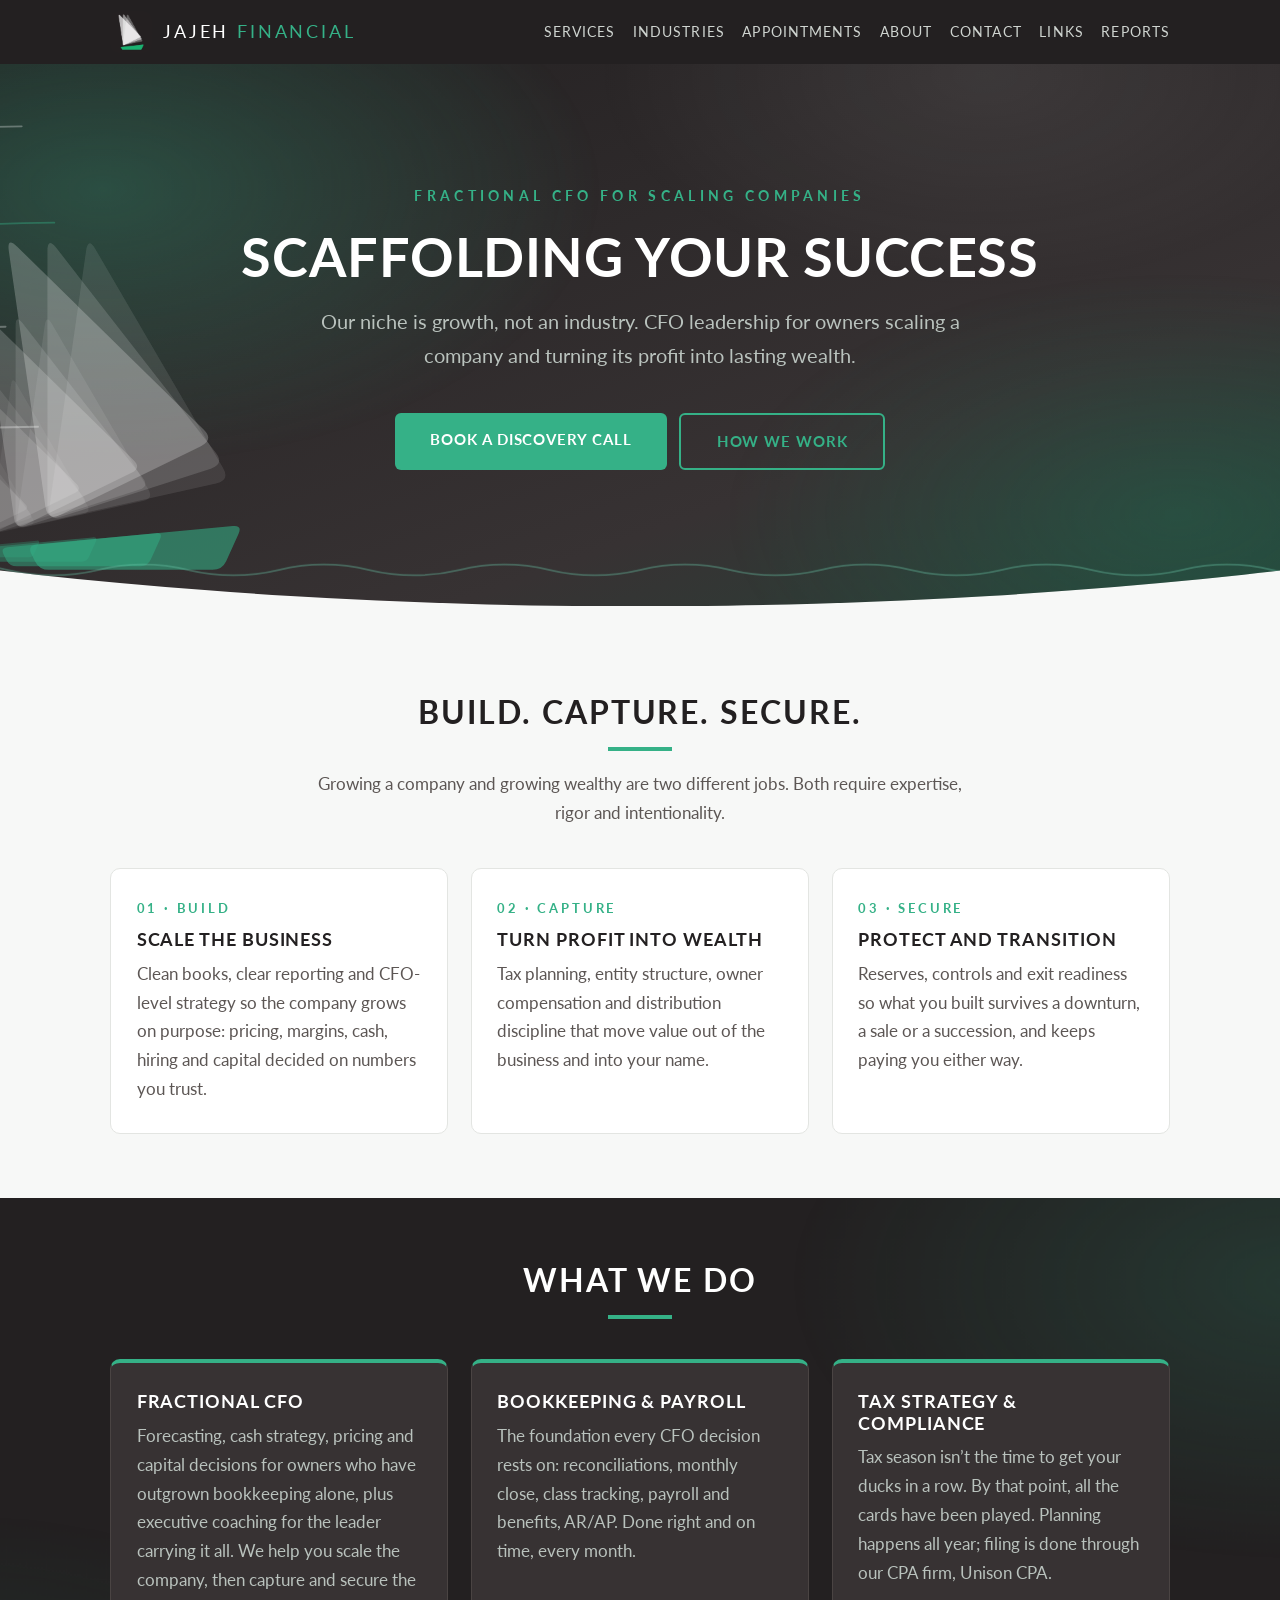
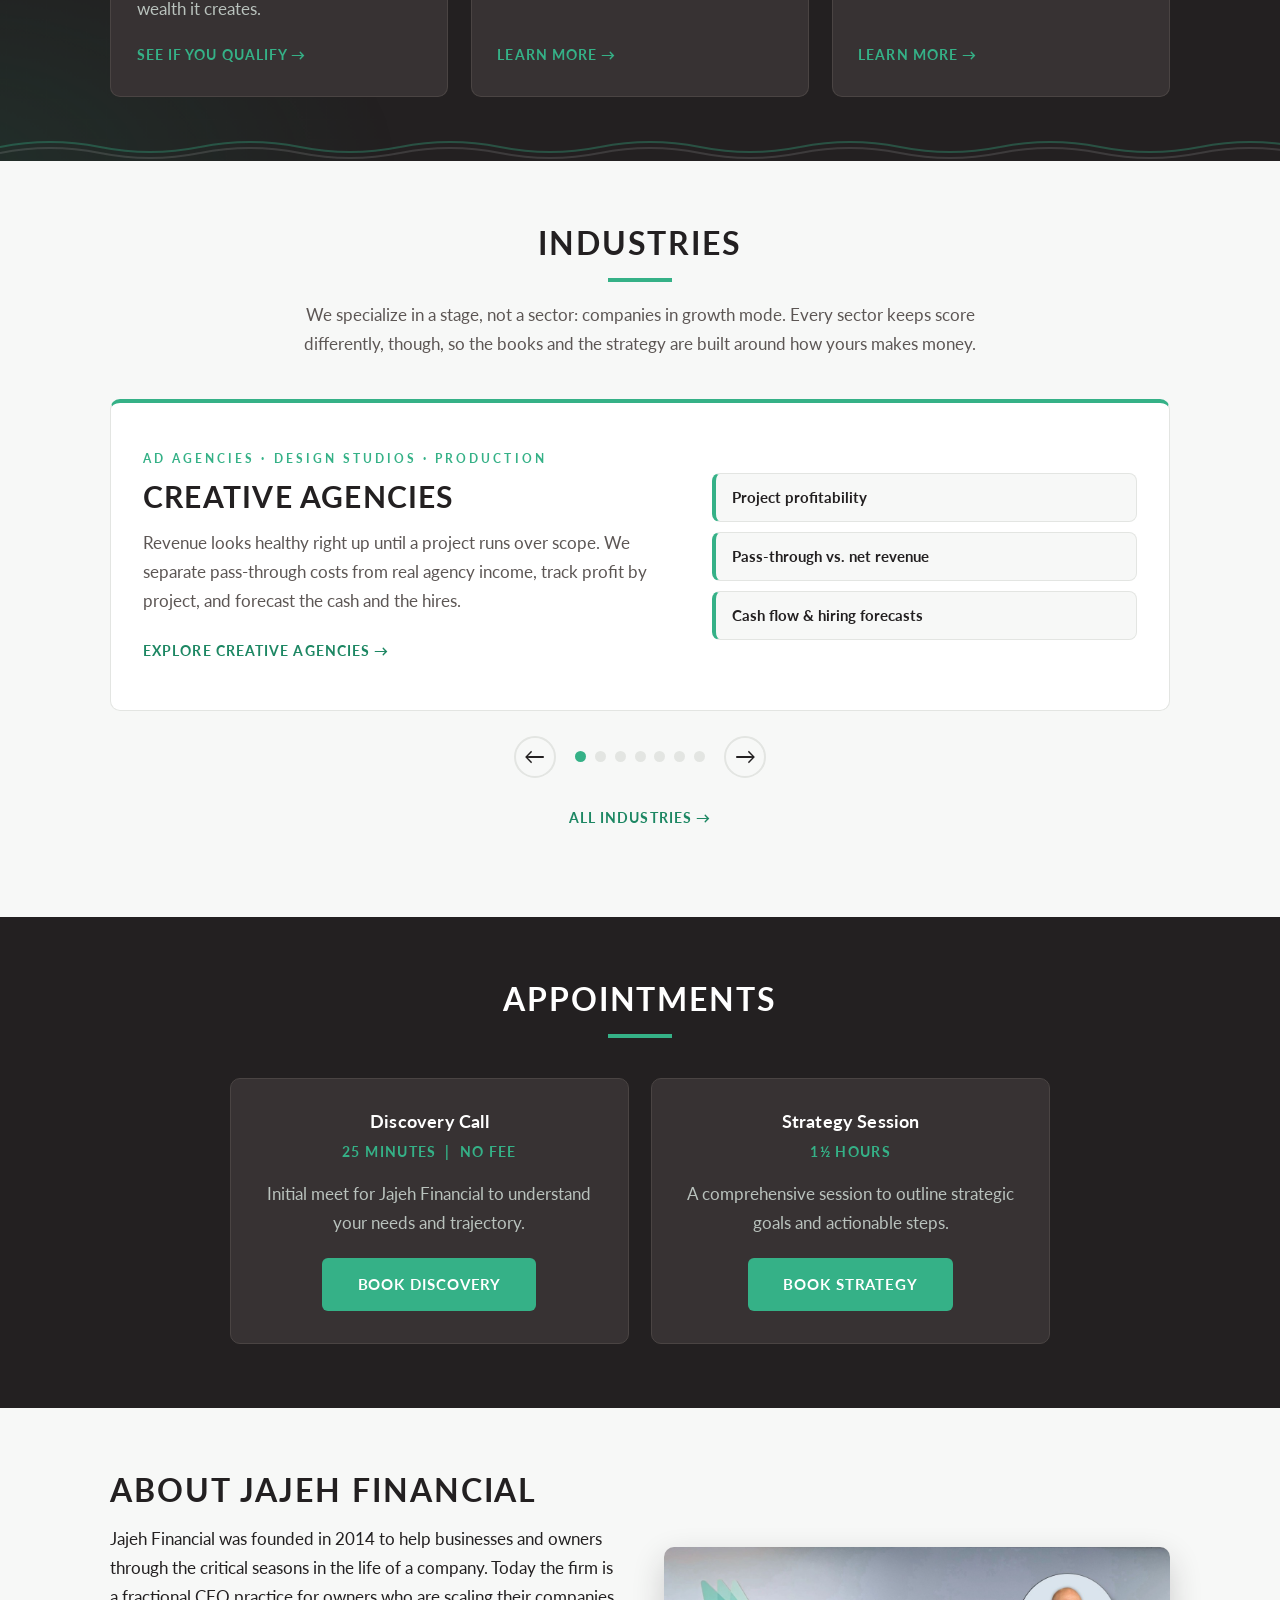
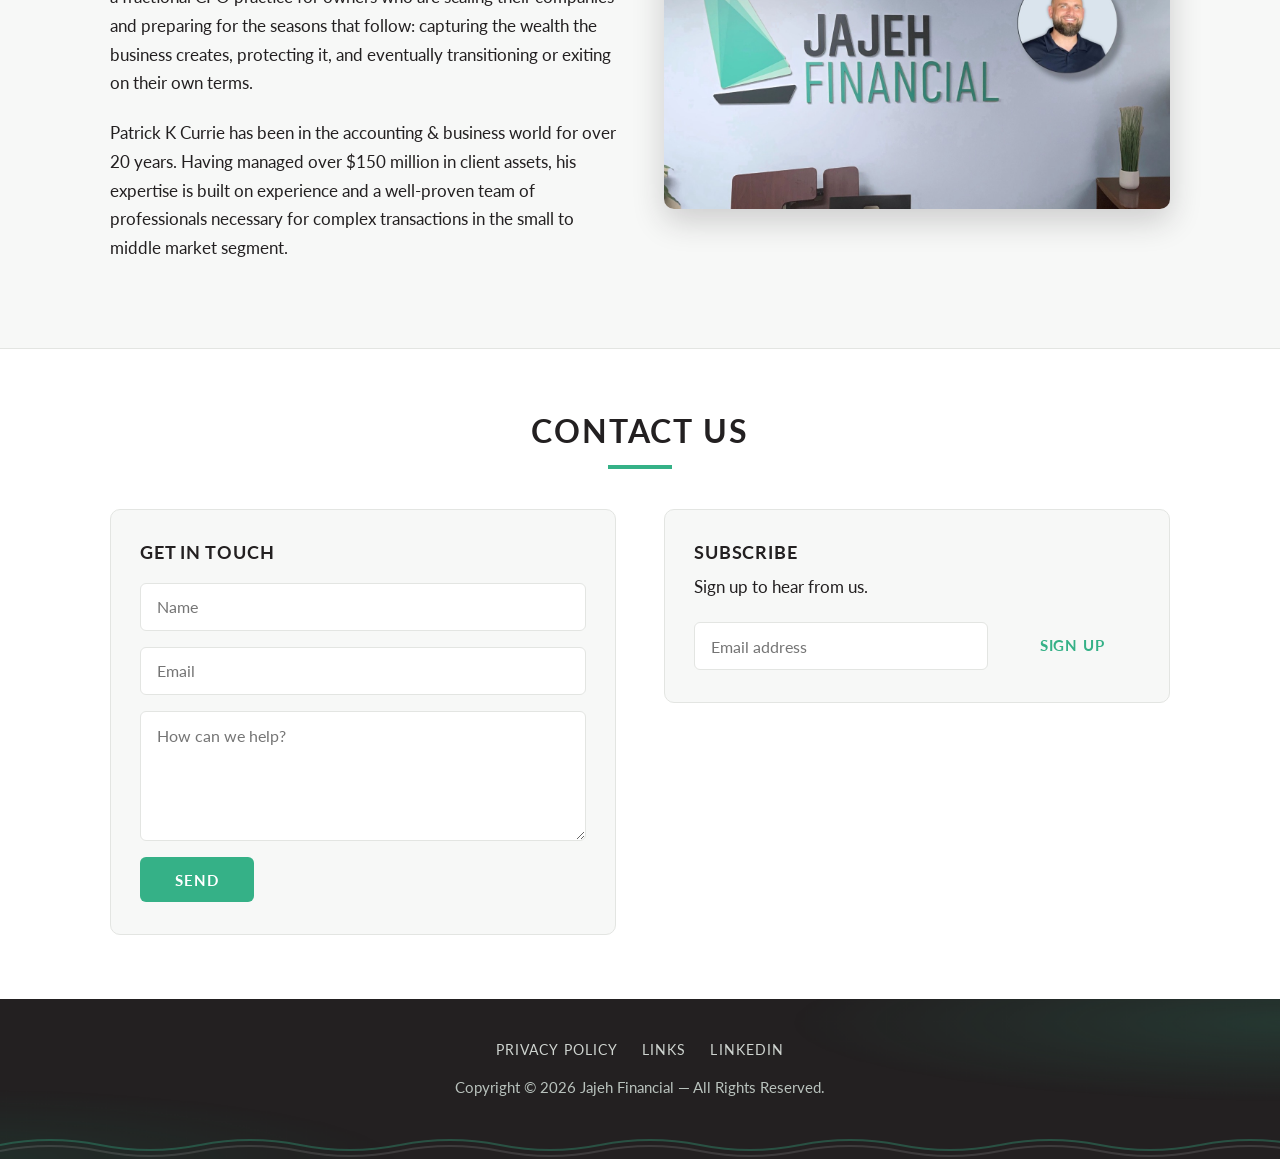
==== commit 7d11c319: "Outbound links open in a new tab Every link to another domain (Reports/Alta Vista, Sharefile, Unison" ====
--- a/index.html
+++ b/index.html
@@ -26,7 +26,7 @@
         <a href="#about">About</a>
         <a href="#contact">Contact</a>
         <a href="/links">Links</a>
-        <a href="https://www.myaltavista.com/">Reports</a>
+        <a href="https://www.myaltavista.com/" target="_blank" rel="noopener">Reports</a>
       </nav>
     </div>
   </header>
@@ -36,7 +36,7 @@
     <h1>Scaffolding Your Success</h1>
     <p class="sub">Our niche is growth, not an industry. CFO leadership for owners scaling a company and turning its profit into lasting wealth.</p>
     <div class="hero-actions">
-      <a class="btn" href="https://calendar.app.google/xNYgmVwws6tfUpzz5">Book a Discovery Call</a>
+      <a class="btn" href="https://calendar.app.google/xNYgmVwws6tfUpzz5" target="_blank" rel="noopener">Book a Discovery Call</a>
       <a class="btn ghost" href="#approach">How We Work</a>
     </div>
   </section>
@@ -88,7 +88,7 @@
         <div class="card">
           <h3>Tax Strategy &amp; Compliance</h3>
           <p>Tax season isn&rsquo;t the time to get your ducks in a row. By that point, all the cards have been played. Planning happens all year; filing is done through our CPA firm, Unison CPA.</p>
-          <a class="more" href="http://www.unisoncpa.com">Learn more &rarr;</a>
+          <a class="more" href="http://www.unisoncpa.com" target="_blank" rel="noopener">Learn more &rarr;</a>
         </div>
       </div>
     </div>
@@ -216,13 +216,13 @@
           <h3>Discovery Call</h3>
           <p class="meta">25 minutes &nbsp;|&nbsp; No Fee</p>
           <p>Initial meet for Jajeh Financial to understand your needs and trajectory.</p>
-          <a class="btn" href="https://calendar.app.google/xNYgmVwws6tfUpzz5">Book Discovery</a>
+          <a class="btn" href="https://calendar.app.google/xNYgmVwws6tfUpzz5" target="_blank" rel="noopener">Book Discovery</a>
         </div>
         <div class="appt">
           <h3>Strategy Session</h3>
           <p class="meta">1&frac12; hours</p>
           <p>A comprehensive session to outline strategic goals and actionable steps.</p>
-          <a class="btn" href="https://calendar.app.google/pupygBZuvnSmjG4v7">Book Strategy</a>
+          <a class="btn" href="https://calendar.app.google/pupygBZuvnSmjG4v7" target="_blank" rel="noopener">Book Strategy</a>
         </div>
       </div>
     </div>
@@ -367,7 +367,7 @@
     <nav class="foot-nav">
       <a href="/privacy-policy">Privacy Policy</a>
       <a href="/links">Links</a>
-      <a href="https://www.linkedin.com/company/7801010">LinkedIn</a>
+      <a href="https://www.linkedin.com/company/7801010" target="_blank" rel="noopener">LinkedIn</a>
     </nav>
     <p>Copyright &copy; 2026 Jajeh Financial &mdash; All Rights Reserved.</p>
   </footer>
--- a/assets/css/style.css
+++ b/assets/css/style.css
@@ -45,7 +45,13 @@
 /* Hero background motion, layer 1: two drifting pools of teal light (pure CSS). Layer 2, the sails and
    wind, is the SVG that assets/js/hero-wind.js injects; its animations are further down. Both are off
    under prefers-reduced-motion. Tune speed in the animation durations; intensity in the alphas. */
-.hero { position: relative; overflow: hidden; isolation: isolate; background: linear-gradient(160deg, var(--dark) 0%, var(--dark-soft) 70%, #274238 100%); color: #fff; text-align: center; padding: 5.5rem 1.25rem 5rem; }
+.hero { position: relative; overflow: hidden; isolation: isolate; background: linear-gradient(160deg, var(--dark) 0%, var(--dark-soft) 70%, #274238 100%); color: #fff; text-align: center; padding: 7.5rem 1.25rem 8.5rem; }
+/* The hero's bottom edge is a shallow swell rather than a flat line: an ellipse centred on the top edge
+   clips the band so its lower corners lift about 7% of its height and the middle stays full depth.
+   The section after it gets extra top padding so the heading clears the curve. */
+.hero { clip-path: ellipse(140% 100% at 50% 0%); }
+.hero + section { padding-top: 5.5rem; }
+@media (max-width: 720px) { .hero { padding: 5.5rem 1.25rem 6.5rem; } }
 .hero::before, .hero::after { content: ""; position: absolute; inset: -25%; z-index: -1; pointer-events: none; will-change: transform; }
 .hero::before {
   background:
@@ -62,30 +68,40 @@
 @media (prefers-reduced-motion: reduce) { .hero::before, .hero::after { animation: none; } }
 
 /* Sails and wind: the brand mark in motion. Markup comes from assets/js/hero-wind.js (never injected
-   under prefers-reduced-motion). Three sails billow from the mast foot, the hull bobs, gusts stream
-   left to right along curved paths, and two wave lines roll underneath. */
-.hero-wind { position: absolute; inset: 0; width: 100%; height: 100%; z-index: -1; pointer-events: none; overflow: visible; }
-.hero-wind .sail { fill: #fff; opacity: .22; transform-box: view-box; animation: sail-billow 7s ease-in-out infinite alternate; }
-.hero-wind .s2 { opacity: .14; animation-duration: 8.5s; animation-delay: -2.5s; }
-.hero-wind .s3 { opacity: .09; animation-duration: 10s; animation-delay: -5s; }
-.hero-wind .hull { fill: var(--teal); opacity: .55; }
-.hero-wind .boat { transform-box: view-box; animation: boat-bob 6s ease-in-out infinite alternate; }
-.hero-wind .boat.small { opacity: .75; animation-duration: 7.5s; animation-delay: -3s; }
-.hero-wind .gust { fill: none; stroke: rgba(255, 255, 255, .26); stroke-width: 2; stroke-linecap: round; stroke-dasharray: 90 910; stroke-dashoffset: 1000; animation: gust 9s linear infinite; }
-.hero-wind .g1 { stroke: rgba(53, 177, 135, .38); animation-duration: 11s; animation-delay: -4s; }
-.hero-wind .g2 { animation-duration: 8s; animation-delay: -1.5s; }
-.hero-wind .g3 { stroke: rgba(53, 177, 135, .32); animation-duration: 12s; animation-delay: -7s; }
-.hero-wind .g4 { animation-duration: 10s; animation-delay: -3s; }
+   under prefers-reduced-motion). A fleet of the logo's boats sails across the hero and off the right
+   edge (.ship, nearer = larger and faster), each one bobbing (.bob) with three sails billowing from the
+   mast foot (.sail), while gusts stream left to right and two wave lines roll underneath. */
+.hero-wind { position: absolute; inset: 0; width: 100%; height: 100%; z-index: -1; pointer-events: none; overflow: visible; animation: hero-breathe 32s ease-in-out -12s infinite; }
+.hero-wind .ship { animation: sail-through 120s linear infinite; }
+.hero-wind .bob { transform-box: fill-box; transform-origin: 55% 92%; animation: boat-bob 6s ease-in-out infinite alternate; }
+.hero-wind .sail { fill: #fff; opacity: .24; transform-box: fill-box; animation: sail-billow 6s ease-in-out infinite alternate; }
+.hero-wind .s2 { opacity: .15; }
+.hero-wind .s3 { opacity: .1; }
+/* each sail's billow duration and delay are set inline by hero-wind.js (base timing x the ship's tempo, offset by its phase) */
+.hero-wind .hull { fill: var(--teal); opacity: .6; }
+.hero-wind .gust { fill: none; stroke: rgba(255, 255, 255, .3); stroke-width: 2; stroke-linecap: round; stroke-dasharray: 90 910; stroke-dashoffset: 1000; animation: gust 9s linear infinite; }
+/* each gust's length, width, color and timing are set inline by hero-wind.js from its wind table */
 .hero-wind .wave { fill: none; stroke: rgba(53, 177, 135, .3); stroke-width: 2; animation: wave-roll 14s linear infinite; }
 .hero-wind .w2 { stroke: rgba(255, 255, 255, .1); animation: wave-roll-back 22s linear infinite; }
-@keyframes sail-billow { from { transform: skewX(-4deg) rotate(-1.2deg); } to { transform: skewX(4deg) rotate(1.2deg); } }
+@keyframes sail-through { from { transform: translateX(-700px); } to { transform: translateX(2400px); } }
+@keyframes sail-billow { from { transform: skewX(-5deg) rotate(-1.5deg); } to { transform: skewX(5deg) rotate(1.5deg); } }
 @keyframes boat-bob { from { transform: translateY(-5px) rotate(-.8deg); } to { transform: translateY(5px) rotate(.8deg); } }
-@keyframes gust { from { stroke-dashoffset: 1000; } to { stroke-dashoffset: 0; } }
+/* A gust fades in, streams from --from to --to (dash offsets the script sets per gust; the defaults are
+   the full left-to-right crossing) by 70% of its cycle, fades out, and rests for the remainder. */
+@keyframes gust {
+  0% { stroke-dashoffset: var(--from, 1000); opacity: 0; }
+  12% { opacity: 1; }
+  56% { opacity: 1; }
+  70% { stroke-dashoffset: var(--to, 0); opacity: 0; }
+  100% { stroke-dashoffset: var(--to, 0); opacity: 0; }
+}
+/* The whole sails-and-wind layer rises and settles, like weather moving through. */
+@keyframes hero-breathe { 0%, 100% { opacity: .35; } 50% { opacity: 1; } }
 @keyframes wave-roll { from { transform: translateX(0); } to { transform: translateX(-200px); } }
 @keyframes wave-roll-back { from { transform: translate(-200px, 14px); } to { transform: translate(0, 14px); } }
 .hero .kicker { color: var(--teal); font-family: var(--head); font-weight: 700; letter-spacing: .3em; font-size: .9rem; text-transform: uppercase; margin-bottom: 1rem; }
 .hero h1 { color: #fff; margin-bottom: .3em; }
-.hero .sub { color: #b9c2bd; font-size: 1.25rem; max-width: 34em; margin: 0 auto 2.2rem; }
+.hero .sub { color: #b9c2bd; font-size: 1.25rem; max-width: 34em; margin: 0 auto 2.6rem; }
 .btn { display: inline-block; background: var(--teal); color: #fff; text-decoration: none; padding: .85rem 2.2rem; border-radius: 6px; font-family: var(--head); font-weight: 700; letter-spacing: .06em; text-transform: uppercase; font-size: .95rem; }
 .btn:hover { background: var(--teal-deep); }
 .btn.ghost { background: transparent; border: 2px solid var(--teal); color: var(--teal); }
@@ -98,6 +114,28 @@
 .section-head .rule { width: 64px; height: 4px; background: var(--teal); border: 0; margin: 1rem auto 0; }
 /* Dark band variant: alternates with the light sections */
 section.dark { background: var(--dark); color: #fff; }
+/* Sea bands: every dark band is the same water the hero fleet sails on. A faint teal light pool
+   drifts behind it (reusing hero-drift-a) and a waterline, the hero's two wave lines, rolls along
+   its bottom edge. Pure CSS; the waves are inline SVG tiles 200px wide so the roll loops seamlessly.
+   Intensity: the alphas below and in the tiles' stroke-opacity. */
+section.dark, .metrics, .site-footer { position: relative; overflow: hidden; isolation: isolate; }
+section.dark::before, .metrics::before, .site-footer::before {
+  content: ""; position: absolute; inset: -30%; z-index: -1; pointer-events: none; will-change: transform;
+  background:
+    radial-gradient(40% 50% at 82% 28%, rgba(53, 177, 135, .17), transparent 62%),
+    radial-gradient(36% 46% at 16% 82%, rgba(29, 135, 99, .15), transparent 62%);
+  animation: hero-drift-a 30s ease-in-out infinite alternate;
+}
+section.dark::after, .metrics::after, .site-footer::after {
+  content: ""; position: absolute; left: 0; right: 0; bottom: 0; height: 24px; z-index: -1; pointer-events: none;
+  background-image:
+    url("data:image/svg+xml,%3Csvg xmlns='http://www.w3.org/2000/svg' width='200' height='20' viewBox='0 0 200 20'%3E%3Cpath d='M0 10 Q50 0 100 10 T200 10' fill='none' stroke='%2335b187' stroke-opacity='.34' stroke-width='2'/%3E%3C/svg%3E"),
+    url("data:image/svg+xml,%3Csvg xmlns='http://www.w3.org/2000/svg' width='200' height='20' viewBox='0 0 200 20'%3E%3Cpath d='M0 10 Q50 0 100 10 T200 10' fill='none' stroke='%23ffffff' stroke-opacity='.12' stroke-width='2'/%3E%3C/svg%3E");
+  background-repeat: repeat-x; background-size: 200px 20px; background-position: 0 0, 0 6px;
+  animation: waterline 18s linear infinite;
+}
+@keyframes waterline { from { background-position: 0 0, 0 6px; } to { background-position: -200px 0, 200px 6px; } }
+@media (prefers-reduced-motion: reduce) { section.dark::before, section.dark::after, .metrics::before, .metrics::after, .site-footer::before, .site-footer::after { animation: none; } }
 .dark h2, .dark h3 { color: #fff; }
 .dark .section-head p { color: #b9c2bd; }
 .dark .card { background: var(--dark-soft); border-color: #4a4443; border-top-color: var(--teal); }
@@ -175,7 +213,8 @@
 .site-footer .foot-nav a:hover { color: var(--teal); }
 
 /* ---------- Industry landing pages (/industries/*) ---------- */
-.page-hero { padding: 4.5rem 1.25rem 4rem; }
+.page-hero { padding: 5.5rem 1.25rem 6rem; }
+@media (max-width: 720px) { .hero.page-hero { padding: 4.5rem 1.25rem 5rem; } }
 .page-hero .crumbs { font-family: var(--head); font-weight: 700; font-size: .78rem; letter-spacing: .14em; text-transform: uppercase; margin-bottom: 1.2rem; color: #7f8a84; }
 .page-hero .crumbs a { color: #b9c2bd; text-decoration: none; }
 .page-hero .crumbs a:hover { color: var(--teal); }
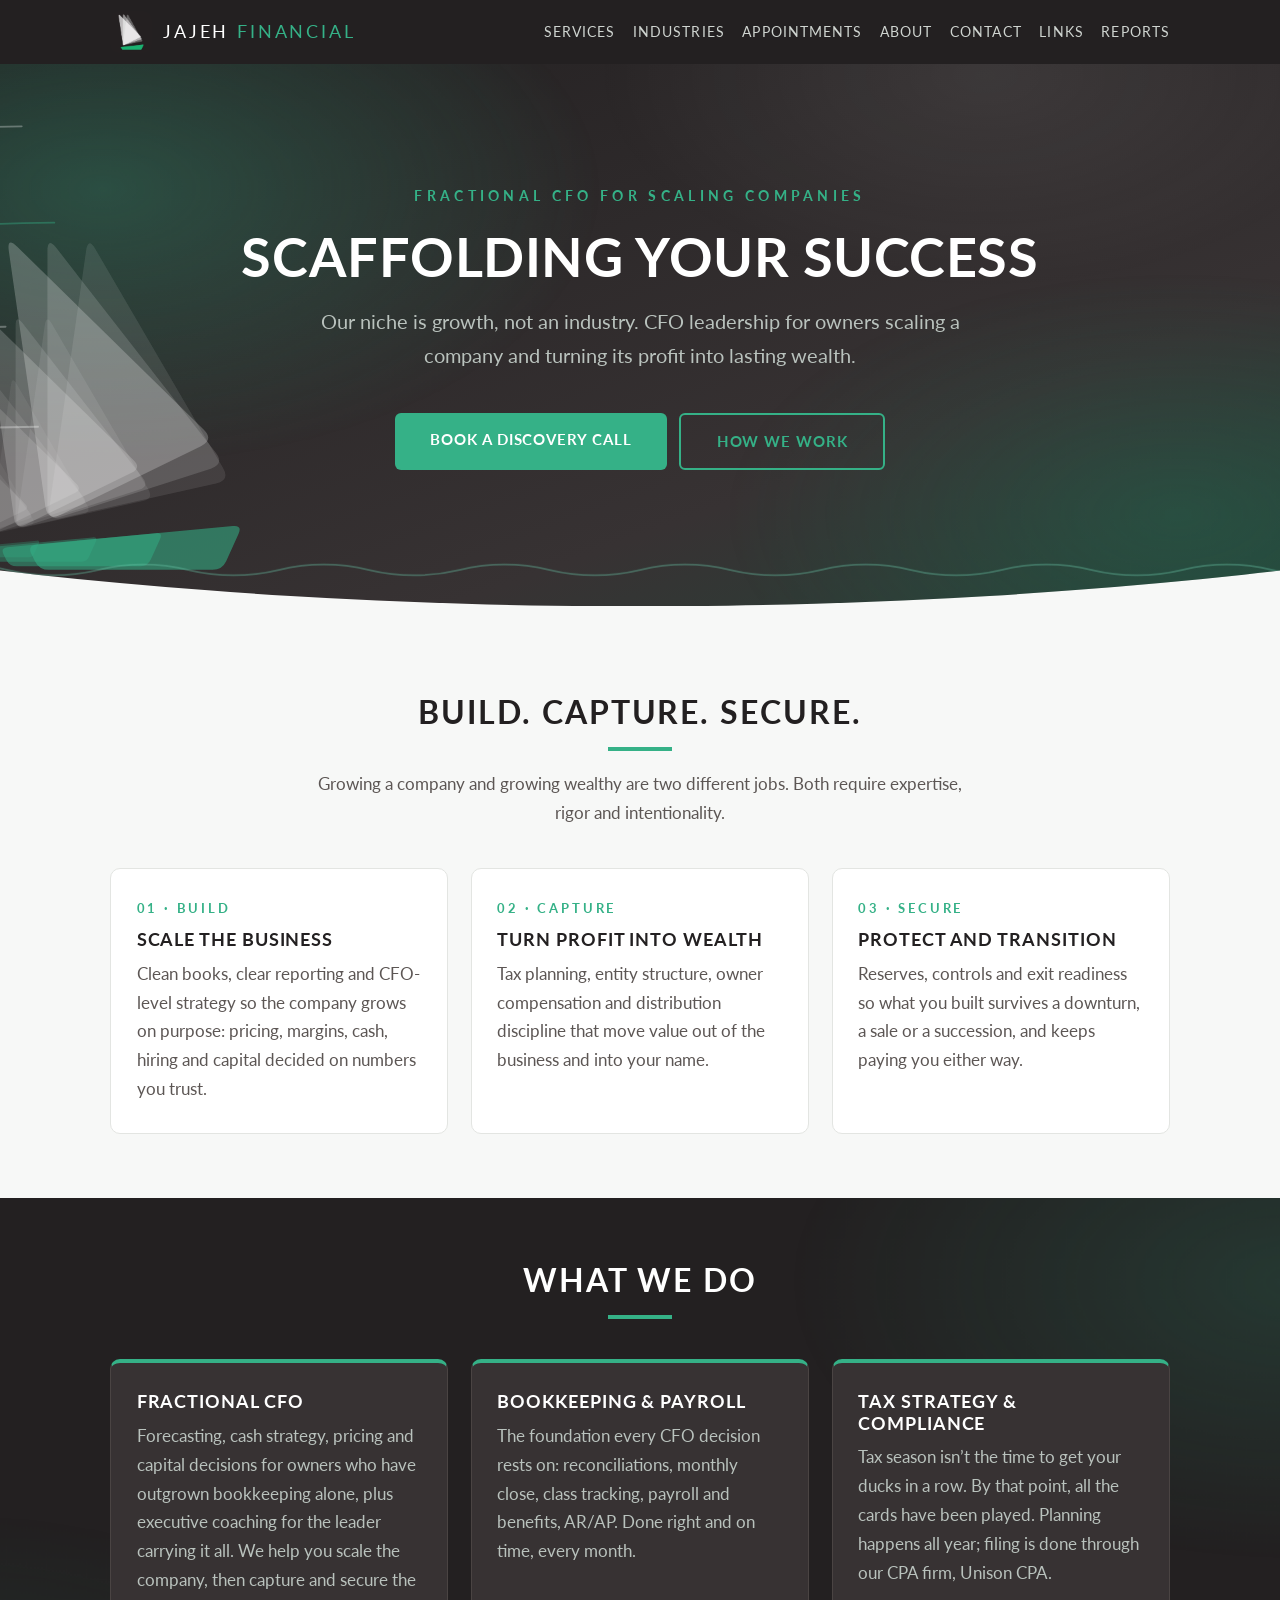
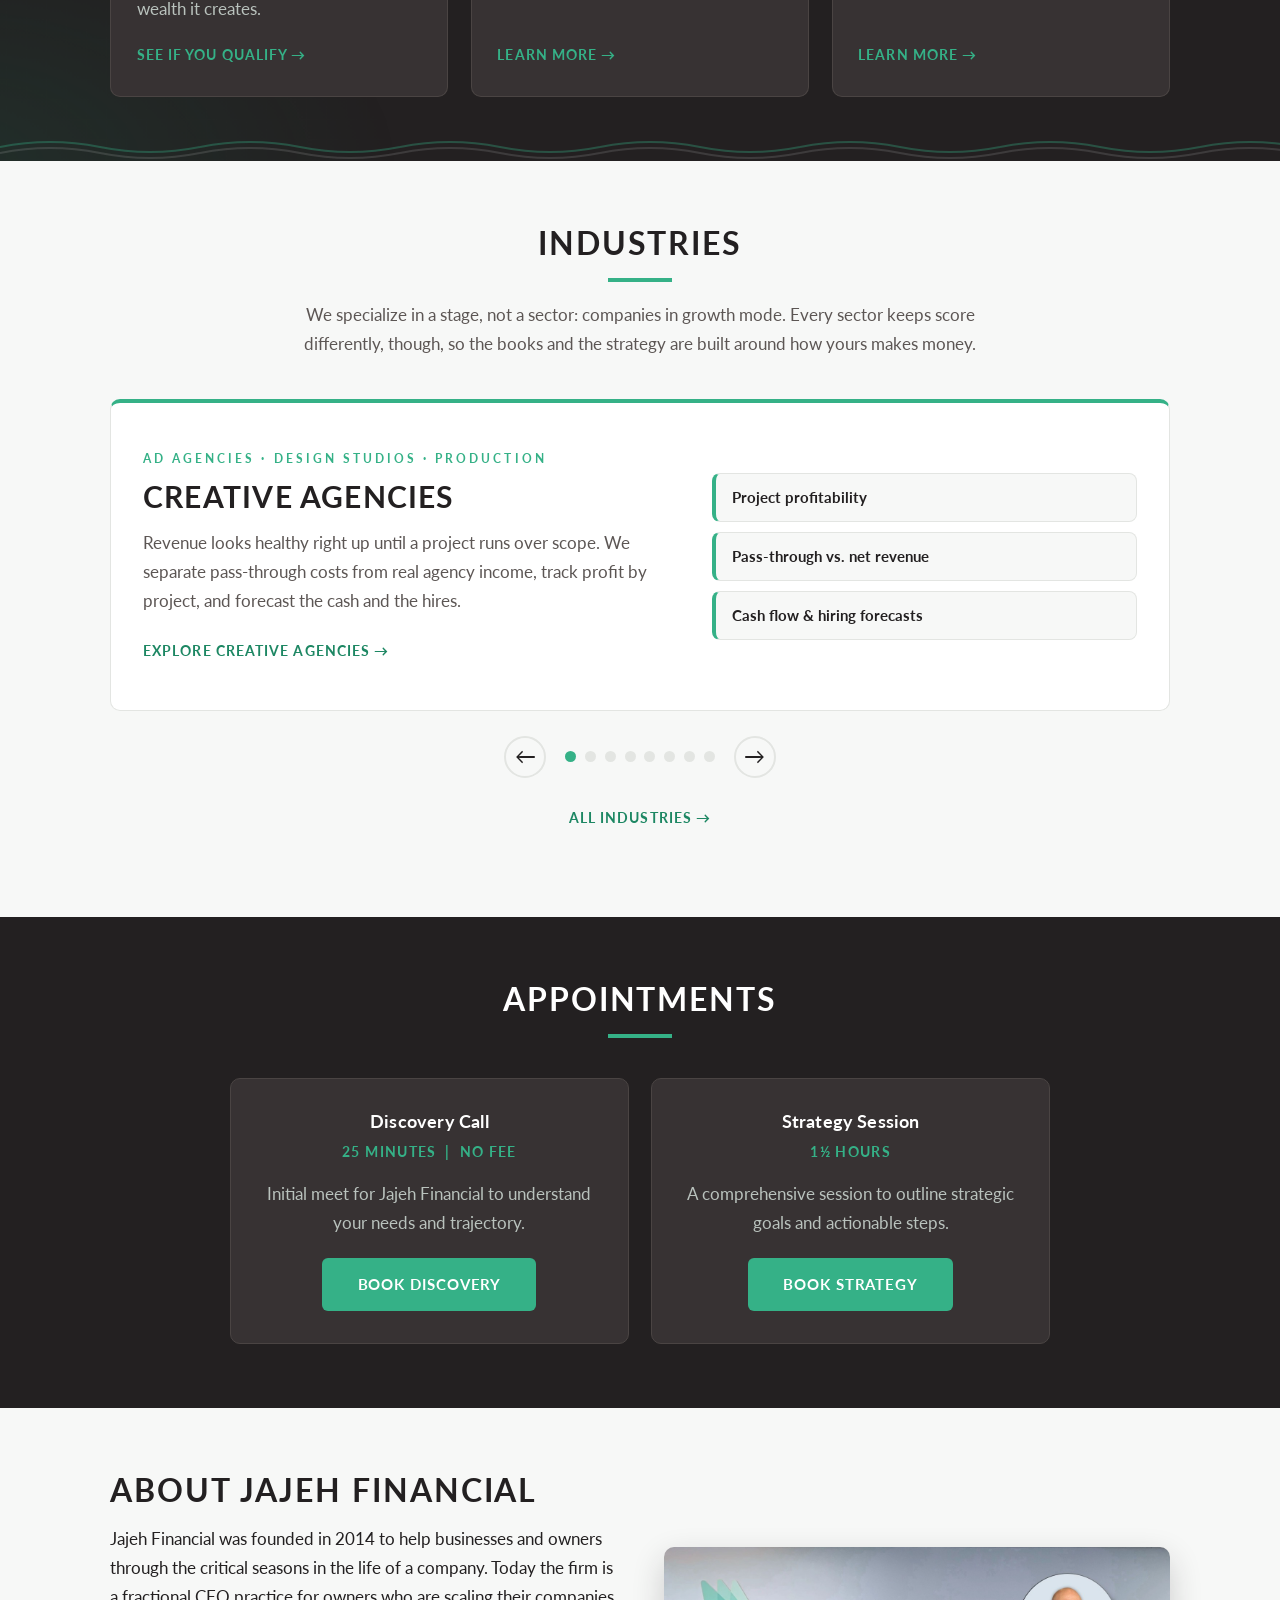
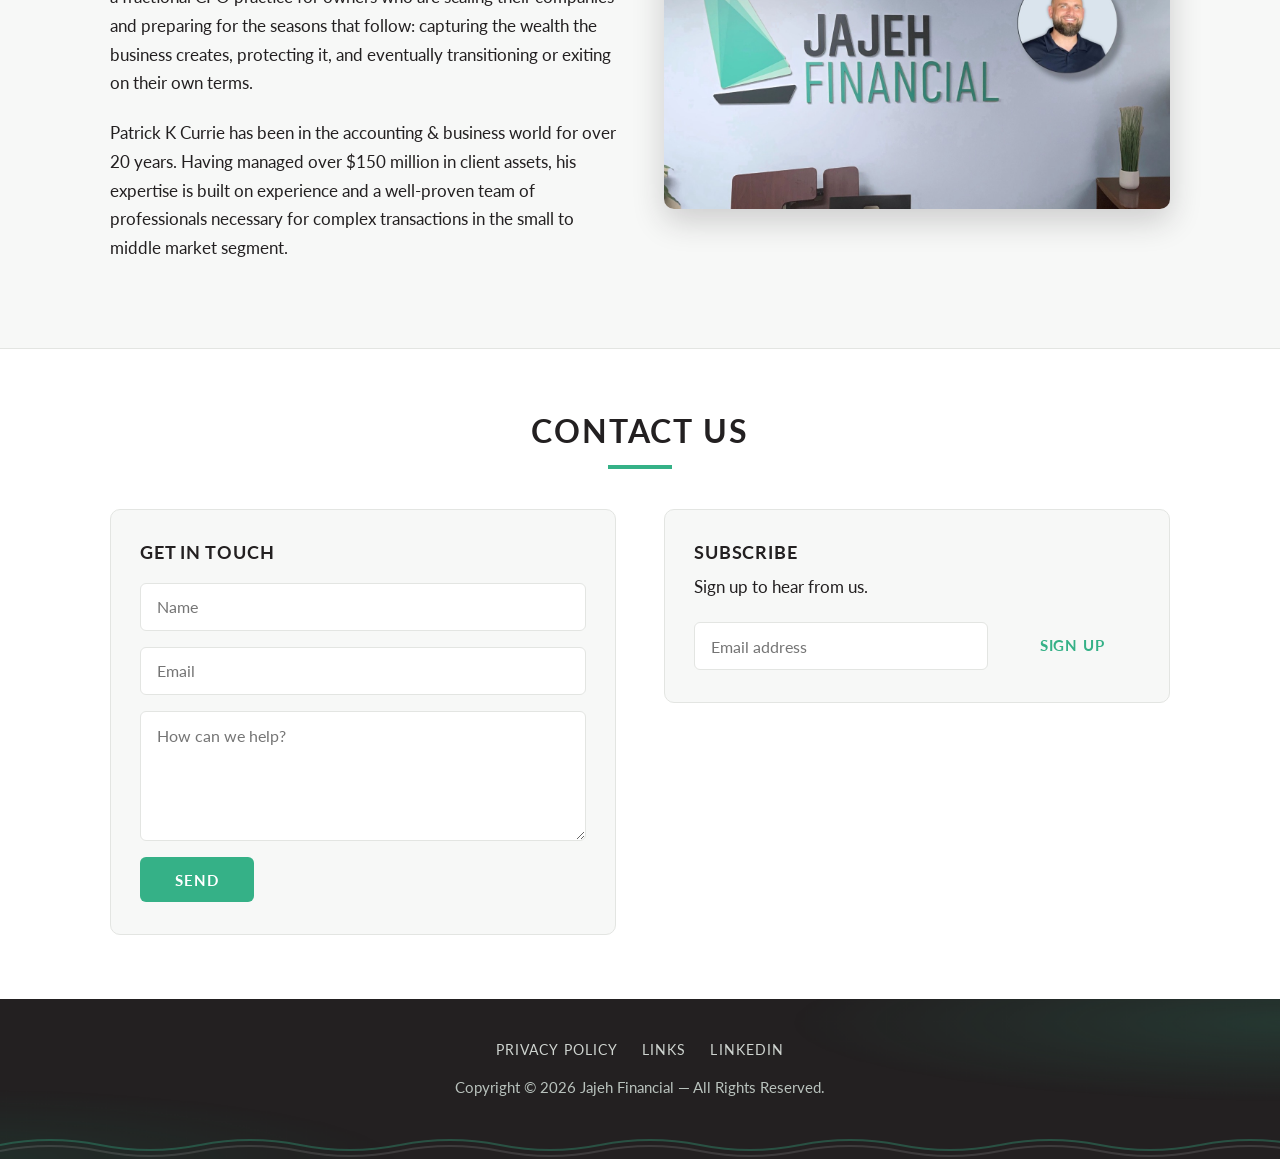
==== commit b246f3e1: "Add Food Service as an industry New /industries/food-service page for restaurants, cafes, coffee sho" ====
--- a/index.html
+++ b/index.html
@@ -103,7 +103,7 @@
       </div>
       <div class="ind-carousel">
         <div class="ind-track" id="ind-track" tabindex="0" aria-roledescription="carousel" aria-label="Industries we serve">
-          <article class="ind-slide" aria-roledescription="slide" aria-label="1 of 7">
+          <article class="ind-slide" aria-roledescription="slide" aria-label="1 of 8">
             <div>
               <p class="kicker">Ad Agencies &middot; Design Studios &middot; Production</p>
               <h3>Creative Agencies</h3>
@@ -116,7 +116,7 @@
               <li>Cash flow &amp; hiring forecasts</li>
             </ul>
           </article>
-          <article class="ind-slide" aria-roledescription="slide" aria-label="2 of 7">
+          <article class="ind-slide" aria-roledescription="slide" aria-label="2 of 8">
             <div>
               <p class="kicker">Tax-Exempt Organizations</p>
               <h3>Nonprofits</h3>
@@ -129,7 +129,7 @@
               <li>Board-level reporting</li>
             </ul>
           </article>
-          <article class="ind-slide" aria-roledescription="slide" aria-label="3 of 7">
+          <article class="ind-slide" aria-roledescription="slide" aria-label="3 of 8">
             <div>
               <p class="kicker">Personal Injury &middot; Contingency-Fee Firms</p>
               <h3>Injury Attorneys</h3>
@@ -142,7 +142,7 @@
               <li>Settlement distribution</li>
             </ul>
           </article>
-          <article class="ind-slide" aria-roledescription="slide" aria-label="4 of 7">
+          <article class="ind-slide" aria-roledescription="slide" aria-label="4 of 8">
             <div>
               <p class="kicker">Brokerages &middot; Investors &middot; Developers</p>
               <h3>Real Estate</h3>
@@ -155,7 +155,7 @@
               <li>Development job costing</li>
             </ul>
           </article>
-          <article class="ind-slide" aria-roledescription="slide" aria-label="5 of 7">
+          <article class="ind-slide" aria-roledescription="slide" aria-label="5 of 8">
             <div>
               <p class="kicker">New Homes &middot; General Contractors &middot; Remodels &middot; Home Services</p>
               <h3>Residential Construction</h3>
@@ -168,7 +168,20 @@
               <li>Draws, retainage &amp; change orders</li>
             </ul>
           </article>
-          <article class="ind-slide" aria-roledescription="slide" aria-label="6 of 7">
+          <article class="ind-slide" aria-roledescription="slide" aria-label="6 of 8">
+            <div>
+              <p class="kicker">Restaurants &middot; Cafes &amp; Coffee &middot; Catering &middot; Grocery</p>
+              <h3>Food Service</h3>
+              <p>Thin margins and fast money. We report prime cost every week, reconcile the point of sale, cash and tips to the bank, and build the numbers that take a concept from one profitable location to the next.</p>
+              <a class="more" href="/industries/food-service">Explore food service &rarr;</a>
+            </div>
+            <ul class="focus">
+              <li>Weekly prime cost</li>
+              <li>POS, cash &amp; tip reconciliation</li>
+              <li>Multi-unit economics</li>
+            </ul>
+          </article>
+          <article class="ind-slide" aria-roledescription="slide" aria-label="7 of 8">
             <div>
               <p class="kicker">Holding Companies &middot; PE Platforms &middot; Roll-Ups</p>
               <h3>Multi-Entity Companies</h3>
@@ -181,7 +194,7 @@
               <li>Acquisition integration</li>
             </ul>
           </article>
-          <article class="ind-slide" aria-roledescription="slide" aria-label="7 of 7">
+          <article class="ind-slide" aria-roledescription="slide" aria-label="8 of 8">
             <div>
               <p class="kicker">State-Licensed Cultivation &middot; Processing &middot; Retail</p>
               <h3>Highly Regulated Industries</h3>
--- a/assets/css/style.css
+++ b/assets/css/style.css
@@ -226,8 +226,9 @@
 /* Resource callout inside the intro (e.g. DealSheets on the real estate page) */
 .resource { display: flex; flex-wrap: wrap; align-items: center; gap: .5rem 1.2rem; background: var(--card); border: 1px solid var(--line); border-radius: 10px; padding: 1.1rem 1.4rem; margin-top: 1.8rem; }
 .resource strong { font-family: var(--head); font-weight: 700; text-transform: uppercase; letter-spacing: .08em; font-size: .82rem; color: var(--teal-deep); }
-.resource span { flex: 1 1 22em; color: var(--ink-soft); }
+.resource span { flex: 1 1 17em; color: var(--ink-soft); }
 .resource a { font-family: var(--head); font-weight: 700; text-decoration: none; white-space: nowrap; }
+.resource + .resource { margin-top: .8rem; }
 
 /* Metrics band */
 .metrics { background: var(--dark); color: #fff; }
